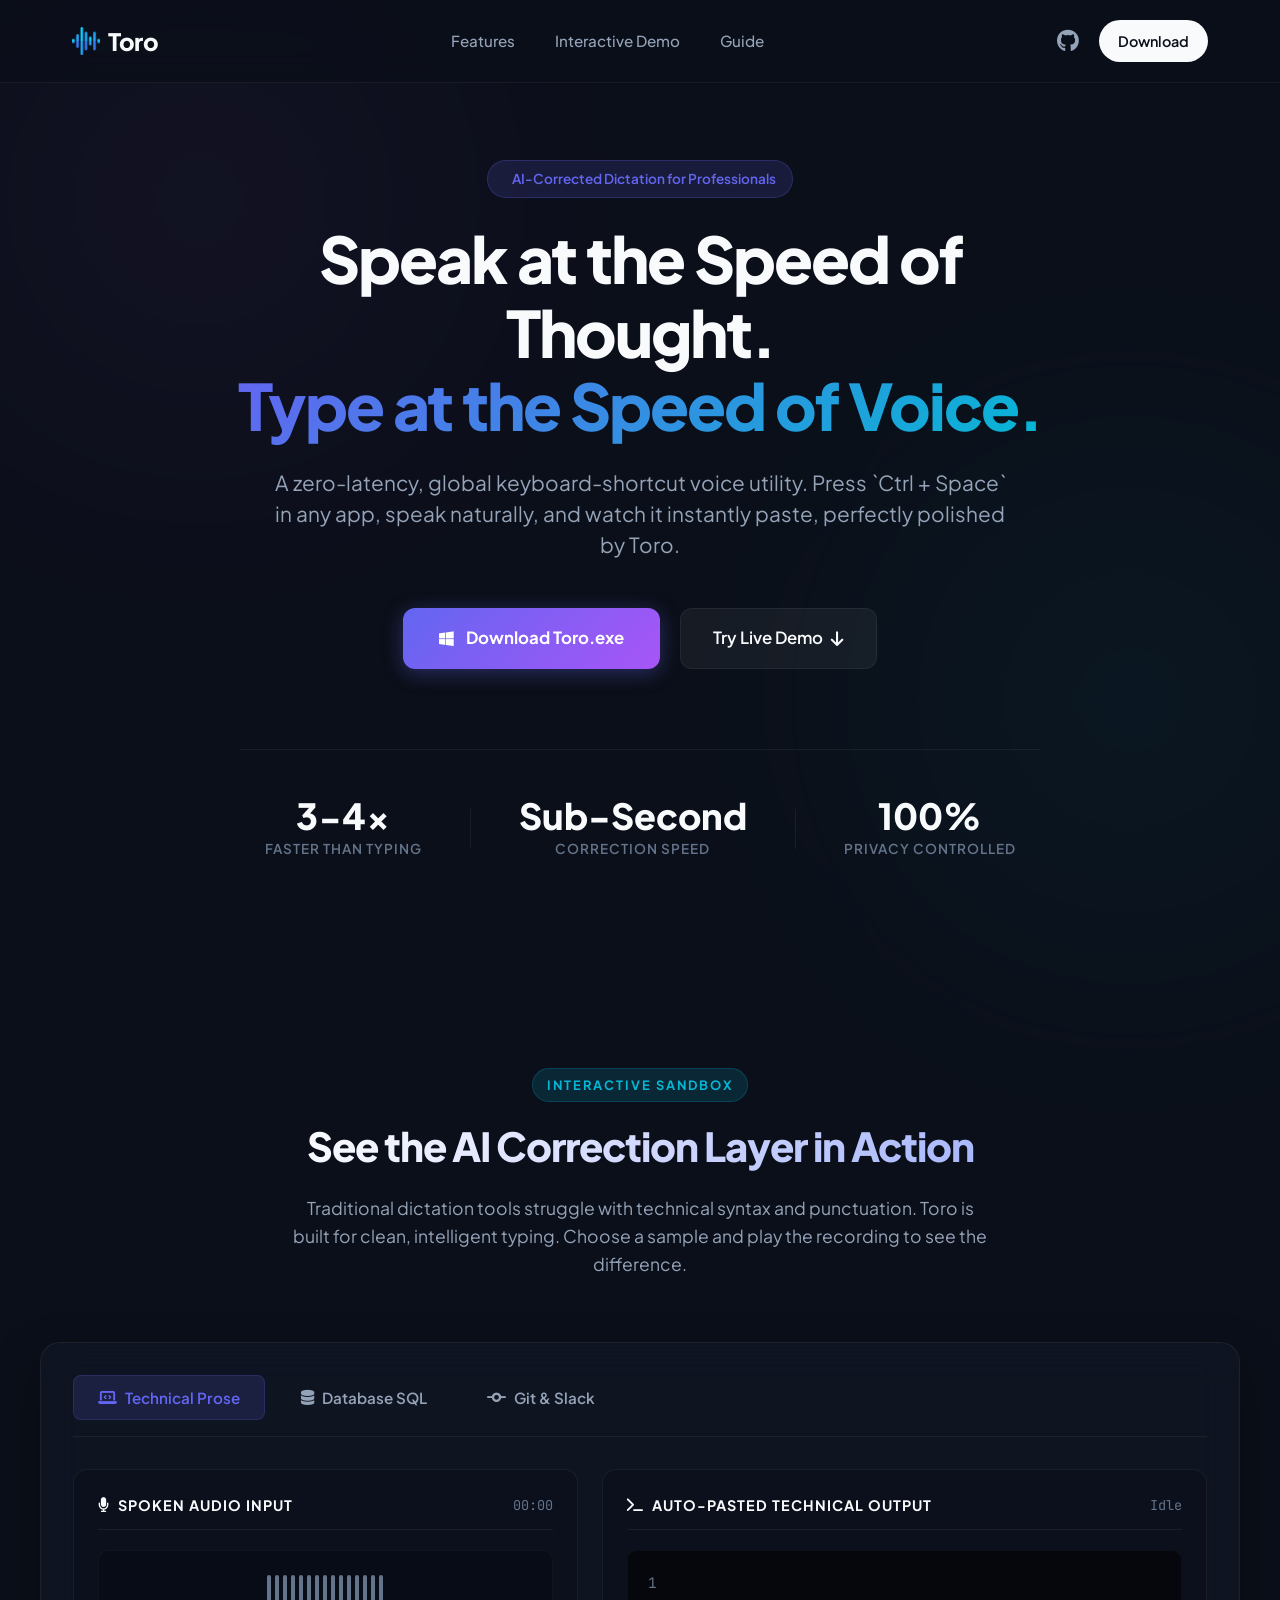
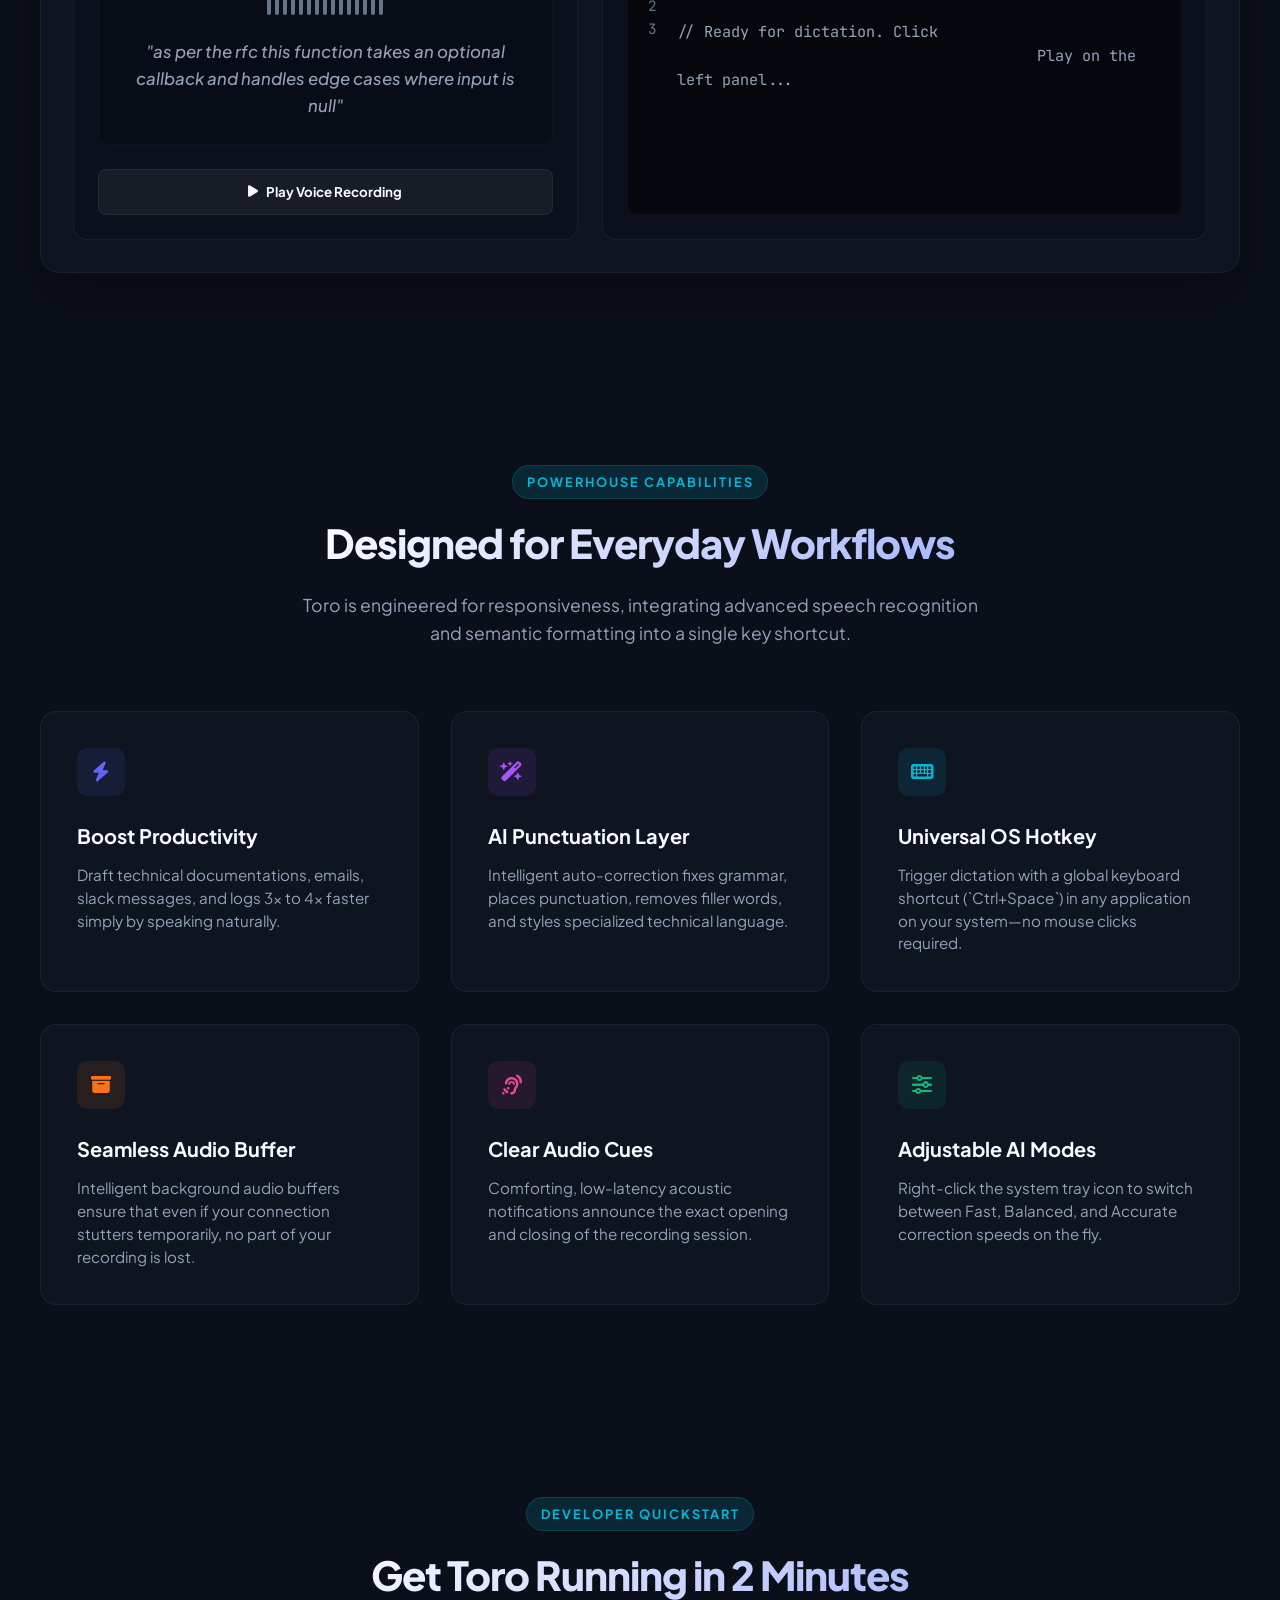
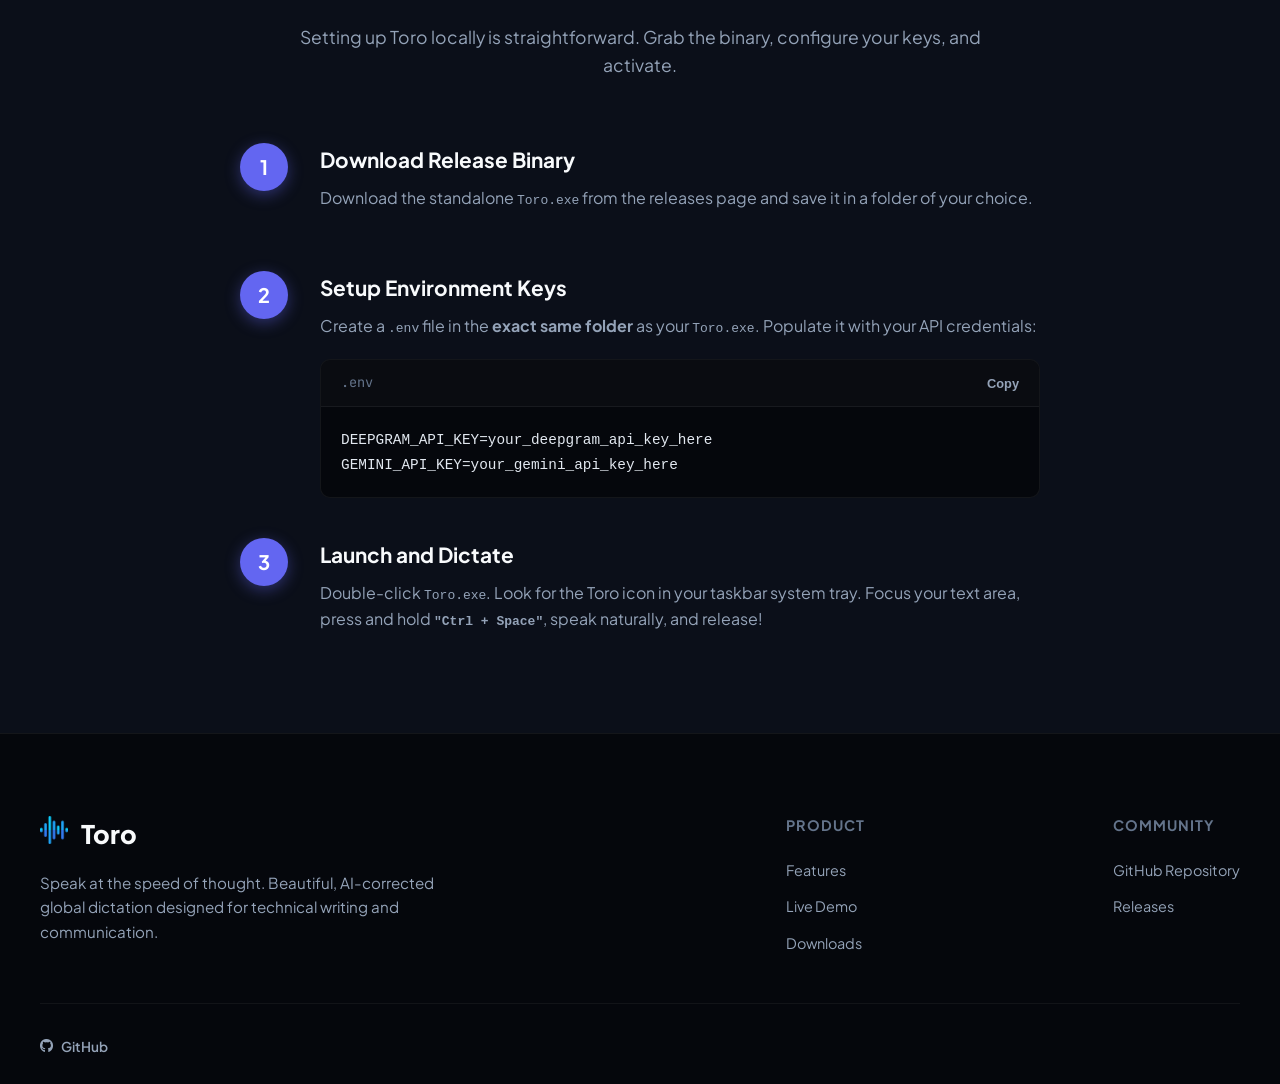
==== index.html @ bea64954 "fix: update instructions to include quotes around keyboard shortcut" ====
<!DOCTYPE html>
<html lang="en">

<head>
    <meta charset="UTF-8">
    <meta name="viewport" content="width=device-width, initial-scale=1.0">
    <title>Toro | AI-Corrected Dictation for Everyone</title>
    <meta name="description"
        content="Toro is a zero-latency, global keyboard-triggered voice-to-text desktop utility. Dictate naturally and watch your words auto-correct instantly in any application.">

    <!-- Google Fonts -->
    <link rel="preconnect" href="https://fonts.googleapis.com">
    <link rel="preconnect" href="https://fonts.gstatic.com" crossorigin>
    <link
        href="https://fonts.googleapis.com/css2?family=JetBrains+Mono:wght@400;500;700&family=Plus+Jakarta+Sans:wght@400;500;600;700;800&display=swap"
        rel="stylesheet">

    <!-- Stylesheet -->
    <link rel="stylesheet" href="styles.css">

    <!-- FontAwesome Icons -->
    <link rel="stylesheet" href="https://cdnjs.cloudflare.com/ajax/libs/font-awesome/6.4.0/css/all.min.css">
</head>

<body>
    <!-- Background Glows -->
    <div class="glow-bg glow-purple"></div>
    <div class="glow-bg glow-cyan"></div>

    <!-- Navigation Header -->
    <header class="navbar" id="site-header">
        <div class="nav-container">
            <a href="#" class="nav-logo" id="nav-logo-link">
                <span class="logo-icon"><img src="assets/icon.ico" alt="Toro Logo Icon" class="logo-img-icon"></span>
                <span class="logo-text">Toro</span>
            </a>
            <nav class="nav-links" id="main-navigation">
                <a href="#features" class="nav-item">Features</a>
                <a href="#interactive-simulator" class="nav-item">Interactive Demo</a>
                <a href="#installation" class="nav-item">Guide</a>
            </nav>
            <div class="nav-actions">
                <a href="https://github.com/ramprasanth0/toro-app" target="_blank" class="github-btn"
                    id="github-nav-btn" aria-label="View on GitHub">
                    <i class="fab fa-github"></i>
                </a>
                <a href="#installation" class="cta-nav-btn" id="cta-header-download">Download</a>
            </div>
        </div>
    </header>

    <!-- Main Content -->
    <main>
        <!-- Hero Section -->
        <section class="hero-section" id="hero">
            <div class="hero-container">
                <div class="badge-container">
                    <span class="hero-badge"><i class="fa-solid fa-sparkles"></i> AI-Corrected Dictation for
                        Professionals</span>
                </div>
                <h1 class="hero-title">
                    Speak at the Speed of Thought.<br>
                    <span class="gradient-text">Type at the Speed of Voice.</span>
                </h1>
                <p class="hero-subtitle">
                    A zero-latency, global keyboard-shortcut voice utility. Press `Ctrl + Space` in any app, speak
                    naturally, and watch it instantly paste, perfectly polished by Toro.
                </p>
                <div class="hero-ctas">
                    <a href="#installation" class="hero-cta-primary" id="cta-hero-download">
                        <i class="fa-brands fa-windows"></i> Download Toro.exe
                    </a>
                    <a href="#interactive-simulator" class="hero-cta-secondary" id="cta-hero-demo">
                        Try Live Demo <i class="fa-solid fa-arrow-down"></i>
                    </a>
                </div>
                <div class="hero-metrics">
                    <div class="metric-card">
                        <span class="metric-num">3-4x</span>
                        <span class="metric-label">Faster than Typing</span>
                    </div>
                    <div class="divider"></div>
                    <div class="metric-card">
                        <span class="metric-num">Sub-Second</span>
                        <span class="metric-label">Correction Speed</span>
                    </div>
                    <div class="divider"></div>
                    <div class="metric-card">
                        <span class="metric-num">100%</span>
                        <span class="metric-label">Privacy Controlled</span>
                    </div>
                </div>
            </div>
        </section>

        <!-- Interactive Simulator Section -->
        <section class="simulator-section" id="interactive-simulator">
            <div class="section-container">
                <div class="section-header">
                    <span class="section-badge">Interactive Sandbox</span>
                    <h2 class="section-title">See the AI Correction Layer in Action</h2>
                    <p class="section-description">Traditional dictation tools struggle with technical syntax and
                        punctuation. Toro is built for clean, intelligent typing. Choose a sample and play the recording
                        to see the difference.</p>
                </div>

                <div class="simulator-widget">
                    <div class="simulator-tabs">
                        <button class="sim-tab active" data-sample="1" id="tab-sample-1">
                            <i class="fa-solid fa-laptop-code"></i> Technical Prose
                        </button>
                        <button class="sim-tab" data-sample="2" id="tab-sample-2">
                            <i class="fa-solid fa-database"></i> Database SQL
                        </button>
                        <button class="sim-tab" data-sample="3" id="tab-sample-3">
                            <i class="fa-solid fa-code-commit"></i> Git & Slack
                        </button>
                    </div>

                    <div class="simulator-body">
                        <!-- Left Panel: Input Audio Stream -->
                        <div class="sim-panel sim-input-panel">
                            <div class="panel-header">
                                <span class="panel-title"><i class="fa-solid fa-microphone"></i> Spoken Audio
                                    Input</span>
                                <span class="audio-timer" id="audio-duration">00:00</span>
                            </div>
                            <div class="audio-visualizer-box">
                                <div class="visualizer-bars" id="visualizer-waves">
                                    <span class="bar"></span><span class="bar"></span><span class="bar"></span><span
                                        class="bar"></span><span class="bar"></span><span class="bar"></span><span
                                        class="bar"></span><span class="bar"></span><span class="bar"></span><span
                                        class="bar"></span><span class="bar"></span><span class="bar"></span><span
                                        class="bar"></span><span class="bar"></span><span class="bar"></span>
                                </div>
                                <p class="spoken-transcript" id="spoken-text-display">"as per the rfc this function
                                    takes an optional callback and handles edge cases where input is null"</p>
                            </div>
                            <div class="panel-actions">
                                <button class="play-audio-btn" id="play-sample-trigger">
                                    <i class="fa-solid fa-play"></i> Play Voice Recording
                                </button>
                            </div>
                        </div>

                        <!-- Right Panel: Output Editor -->
                        <div class="sim-panel sim-output-panel">
                            <div class="panel-header">
                                <span class="panel-title"><i class="fa-solid fa-terminal"></i> Auto-Pasted Technical
                                    Output</span>
                                <span class="copy-status" id="paste-status-indicator">Idle</span>
                            </div>
                            <div class="editor-mockup">
                                <div class="editor-line-numbers">
                                    <span>1</span><span>2</span><span>3</span>
                                </div>
                                <div class="editor-content-area">
                                    <p class="editor-pasted-text" id="editor-result-text">// Ready for dictation. Click
                                        Play on the left panel...</p>
                                </div>
                            </div>
                        </div>
                    </div>
                </div>
            </div>
        </section>

        <!-- Feature Grid Section -->
        <section class="features-section" id="features">
            <div class="section-container">
                <div class="section-header">
                    <span class="section-badge">Powerhouse Capabilities</span>
                    <h2 class="section-title">Designed for Everyday Workflows</h2>
                    <p class="section-description">Toro is engineered for responsiveness, integrating advanced speech
                        recognition and semantic formatting into a single key shortcut.</p>
                </div>

                <div class="features-grid">
                    <div class="feature-card">
                        <div class="card-icon-container purple-tint">
                            <i class="fa-solid fa-bolt"></i>
                        </div>
                        <h3 class="card-title">Boost Productivity</h3>
                        <p class="card-text">Draft technical documentations, emails, slack messages, and logs 3x to 4x
                            faster simply by speaking naturally.</p>
                    </div>

                    <div class="feature-card">
                        <div class="card-icon-container blue-tint">
                            <i class="fa-solid fa-wand-magic-sparkles"></i>
                        </div>
                        <h3 class="card-title">AI Punctuation Layer</h3>
                        <p class="card-text">Intelligent auto-correction fixes grammar, places punctuation, removes
                            filler words, and styles specialized technical language.</p>
                    </div>

                    <div class="feature-card">
                        <div class="card-icon-container cyan-tint">
                            <i class="fa-solid fa-keyboard"></i>
                        </div>
                        <h3 class="card-title">Universal OS Hotkey</h3>
                        <p class="card-text">Trigger dictation with a global keyboard shortcut (`Ctrl+Space`) in any
                            application on your system—no mouse clicks required.</p>
                    </div>

                    <div class="feature-card">
                        <div class="card-icon-container orange-tint">
                            <i class="fa-solid fa-box-archive"></i>
                        </div>
                        <h3 class="card-title">Seamless Audio Buffer</h3>
                        <p class="card-text">Intelligent background audio buffers ensure that even if your connection
                            stutters temporarily, no part of your recording is lost.</p>
                    </div>

                    <div class="feature-card">
                        <div class="card-icon-container pink-tint">
                            <i class="fa-solid fa-ear-listen"></i>
                        </div>
                        <h3 class="card-title">Clear Audio Cues</h3>
                        <p class="card-text">Comforting, low-latency acoustic notifications announce the exact opening
                            and closing of the recording session.</p>
                    </div>

                    <div class="feature-card">
                        <div class="card-icon-container green-tint">
                            <i class="fa-solid fa-sliders"></i>
                        </div>
                        <h3 class="card-title">Adjustable AI Modes</h3>
                        <p class="card-text">Right-click the system tray icon to switch between Fast, Balanced, and
                            Accurate correction speeds on the fly.</p>
                    </div>
                </div>
            </div>
        </section>

        <!-- Installation & Configuration Guide -->
        <section class="guide-section" id="installation">
            <div class="section-container">
                <div class="section-header">
                    <span class="section-badge">Developer Quickstart</span>
                    <h2 class="section-title">Get Toro Running in 2 Minutes</h2>
                    <p class="section-description">Setting up Toro locally is straightforward. Grab the binary,
                        configure your keys, and activate.</p>
                </div>

                <div class="guide-steps">
                    <div class="guide-step">
                        <div class="step-circle">1</div>
                        <div class="step-info">
                            <h3>Download Release Binary</h3>
                            <p>Download the standalone <code>Toro.exe</code> from the releases page and save it in a
                                folder of your choice.</p>
                        </div>
                    </div>

                    <div class="guide-step">
                        <div class="step-circle">2</div>
                        <div class="step-info">
                            <h3>Setup Environment Keys</h3>
                            <p>Create a <code>.env</code> file in the <strong>exact same folder</strong> as your
                                <code>Toro.exe</code>. Populate it with your API credentials:
                            </p>
                            <div class="code-editor-box">
                                <div class="code-header">
                                    <span>.env</span>
                                    <button class="copy-code-btn"
                                        onclick="navigator.clipboard.writeText('DEEPGRAM_API_KEY=your_key_here\nGEMINI_API_KEY=your_key_here'); alert('Copied to clipboard!')"
                                        aria-label="Copy code block">Copy</button>
                                </div>
                                <pre><code>DEEPGRAM_API_KEY=your_deepgram_api_key_here
GEMINI_API_KEY=your_gemini_api_key_here</code></pre>
                            </div>
                        </div>
                    </div>

                    <div class="guide-step">
                        <div class="step-circle">3</div>
                        <div class="step-info">
                            <h3>Launch and Dictate</h3>
                            <p>Double-click <code>Toro.exe</code>. Look for the Toro icon in your taskbar system tray.
                                Focus your text area, press and hold <strong><code>"Ctrl + Space"</code></strong>, speak
                                naturally, and release!</p>
                        </div>
                    </div>
                </div>
            </div>
        </section>
    </main>

    <!-- Footer -->
    <footer class="site-footer">
        <div class="footer-container">
            <div class="footer-left">
                <span class="footer-logo"><img src="assets/icon.ico" alt="Toro Logo Icon"
                        class="logo-img-icon footer-logo-img"> Toro</span>
                <p>Speak at the speed of thought. Beautiful, AI-corrected global dictation designed for technical
                    writing and communication.</p>
            </div>
            <div class="footer-right">
                <div class="footer-col">
                    <h4>Product</h4>
                    <a href="#features">Features</a>
                    <a href="#interactive-simulator">Live Demo</a>
                    <a href="#installation">Downloads</a>
                </div>
                <div class="footer-col">
                    <h4>Community</h4>
                    <a href="https://github.com/ramprasanth0/toro-app" target="_blank">GitHub Repository</a>
                    <a href="https://github.com/ramprasanth0/toro-app/releases" target="_blank">Releases</a>
                </div>
            </div>
        </div>
        <div class="footer-bottom">
            <!-- <p>&copy; 2026 Toro. MIT License. Built for creators and developers.</p> -->
            <a href="https://github.com/ramprasanth0/toro-app" class="github-footer-link"
                aria-label="View Project on GitHub"><i class="fab fa-github"></i> GitHub</a>
        </div>
    </footer>

    <!-- Script -->
    <script src="app.js"></script>
</body>

</html>
---- styles.css ----
/* ==========================================================================
   Toro.ai Premium CSS Style Sheet
   ========================================================================== */

/* Variables & Design System */
:root {
    --bg-color: #0b0f19;
    --card-bg: rgba(22, 28, 45, 0.45);
    --card-border: rgba(255, 255, 255, 0.06);
    --card-hover-border: rgba(99, 102, 241, 0.4);
    
    --text-primary: #f8fafc;
    --text-secondary: #94a3b8;
    --text-muted: #64748b;
    
    --primary: #6366f1; /* Indigo */
    --primary-glow: rgba(99, 102, 241, 0.15);
    --secondary: #a855f7; /* Purple */
    --accent: #06b6d4; /* Cyan */
    --accent-glow: rgba(6, 182, 212, 0.15);
    --success: #10b981; /* Green */
    
    --font-sans: 'Plus Jakarta Sans', -apple-system, BlinkMacSystemFont, "Segoe UI", Roboto, sans-serif;
    --font-mono: 'JetBrains Mono', 'Fira Code', monospace;
    
    --transition-smooth: all 0.3s cubic-bezier(0.4, 0, 0.2, 1);
}

/* Base Styles */
* {
    margin: 0;
    padding: 0;
    box-sizing: border-box;
    scroll-behavior: smooth;
}

body {
    background-color: var(--bg-color);
    color: var(--text-primary);
    font-family: var(--font-sans);
    line-height: 1.6;
    overflow-x: hidden;
    position: relative;
}

/* Background Glow Blobs */
.glow-bg {
    position: absolute;
    width: 600px;
    height: 600px;
    border-radius: 50%;
    filter: blur(140px);
    opacity: 0.12;
    pointer-events: none;
    z-index: 0;
}

.glow-purple {
    top: -100px;
    left: -100px;
    background: radial-gradient(circle, var(--secondary) 0%, transparent 70%);
}

.glow-cyan {
    top: 400px;
    right: -150px;
    background: radial-gradient(circle, var(--accent) 0%, transparent 70%);
}

/* Scrollbar Customization */
::-webkit-scrollbar {
    width: 8px;
}

::-webkit-scrollbar-track {
    background: var(--bg-color);
}

::-webkit-scrollbar-thumb {
    background: rgba(255, 255, 255, 0.1);
    border-radius: 4px;
}

::-webkit-scrollbar-thumb:hover {
    background: var(--primary);
}

/* Navigation Navbar */
.navbar {
    position: fixed;
    top: 0;
    left: 0;
    width: 100%;
    z-index: 100;
    backdrop-filter: blur(16px);
    -webkit-backdrop-filter: blur(16px);
    background-color: rgba(11, 15, 25, 0.7);
    border-bottom: 1px solid var(--card-border);
    transition: var(--transition-smooth);
}

.nav-container {
    max-width: 1200px;
    margin: 0 auto;
    padding: 1.25rem 2rem;
    display: flex;
    justify-content: space-between;
    align-items: center;
}

.nav-logo {
    display: flex;
    align-items: center;
    text-decoration: none;
    gap: 0.5rem;
}

.logo-icon {
    display: flex;
    align-items: center;
}

.logo-img-icon {
    width: 28px;
    height: 28px;
    object-fit: contain;
}

.footer-logo-img {
    margin-right: 0.5rem;
}

.logo-text {
    font-weight: 800;
    font-size: 1.5rem;
    letter-spacing: -0.5px;
    color: var(--text-primary);
}

.logo-accent {
    color: var(--accent);
}

.nav-links {
    display: flex;
    gap: 2.5rem;
}

.nav-item {
    text-decoration: none;
    color: var(--text-secondary);
    font-size: 0.95rem;
    font-weight: 500;
    transition: var(--transition-smooth);
}

.nav-item:hover {
    color: var(--text-primary);
    text-shadow: 0 0 10px rgba(255, 255, 255, 0.2);
}

.nav-actions {
    display: flex;
    align-items: center;
    gap: 1.25rem;
}

.github-btn {
    color: var(--text-secondary);
    font-size: 1.4rem;
    transition: var(--transition-smooth);
    text-decoration: none;
}

.github-btn:hover {
    color: var(--text-primary);
    transform: scale(1.1);
}

.cta-nav-btn {
    text-decoration: none;
    color: var(--bg-color);
    background-color: var(--text-primary);
    padding: 0.6rem 1.2rem;
    border-radius: 99px;
    font-weight: 600;
    font-size: 0.9rem;
    transition: var(--transition-smooth);
}

.cta-nav-btn:hover {
    background-color: var(--accent);
    box-shadow: 0 0 15px rgba(6, 182, 212, 0.4);
    transform: translateY(-1px);
}

/* Sections Global Styling */
section {
    padding: 7rem 2rem 5rem 2rem;
    position: relative;
    z-index: 1;
}

.section-container {
    max-width: 1200px;
    margin: 0 auto;
}

.section-header {
    text-align: center;
    max-width: 700px;
    margin: 0 auto 4rem auto;
}

.section-badge {
    display: inline-block;
    font-size: 0.8rem;
    font-weight: 700;
    text-transform: uppercase;
    letter-spacing: 2px;
    color: var(--accent);
    margin-bottom: 0.75rem;
    background: var(--accent-glow);
    padding: 0.35rem 0.85rem;
    border-radius: 99px;
    border: 1px solid rgba(6, 182, 212, 0.2);
}

.section-title {
    font-size: 2.5rem;
    font-weight: 800;
    letter-spacing: -1px;
    margin-bottom: 1rem;
    background: linear-gradient(135deg, #fff 0%, #a5b4fc 100%);
    -webkit-background-clip: text;
    background-clip: text;
    -webkit-text-fill-color: transparent;
}

.section-description {
    color: var(--text-secondary);
    font-size: 1.1rem;
}

/* Hero Section */
.hero-section {
    padding-top: 10rem;
    padding-bottom: 6rem;
    text-align: center;
}

.hero-container {
    max-width: 900px;
    margin: 0 auto;
    display: flex;
    flex-direction: column;
    align-items: center;
}

.badge-container {
    margin-bottom: 1.5rem;
}

.hero-badge {
    display: flex;
    align-items: center;
    gap: 0.5rem;
    font-size: 0.85rem;
    font-weight: 600;
    color: var(--primary);
    background: var(--primary-glow);
    padding: 0.45rem 1rem;
    border-radius: 99px;
    border: 1px solid rgba(99, 102, 241, 0.25);
}

.hero-title {
    font-size: 4rem;
    font-weight: 850;
    line-height: 1.15;
    letter-spacing: -2px;
    margin-bottom: 1.5rem;
    color: var(--text-primary);
}

.gradient-text {
    background: linear-gradient(135deg, var(--primary) 0%, var(--accent) 100%);
    -webkit-background-clip: text;
    background-clip: text;
    -webkit-text-fill-color: transparent;
}

.hero-subtitle {
    font-size: 1.3rem;
    color: var(--text-secondary);
    max-width: 750px;
    margin-bottom: 3rem;
    line-height: 1.5;
}

.hero-ctas {
    display: flex;
    gap: 1.25rem;
    margin-bottom: 5rem;
}

.hero-cta-primary {
    display: inline-flex;
    align-items: center;
    gap: 0.75rem;
    text-decoration: none;
    color: #fff;
    background: linear-gradient(135deg, var(--primary) 0%, var(--secondary) 100%);
    padding: 1rem 2.25rem;
    border-radius: 12px;
    font-weight: 700;
    font-size: 1.05rem;
    transition: var(--transition-smooth);
    box-shadow: 0 4px 20px rgba(99, 102, 241, 0.35);
}

.hero-cta-primary:hover {
    transform: translateY(-2px);
    box-shadow: 0 6px 30px rgba(99, 102, 241, 0.55);
}

.hero-cta-secondary {
    display: inline-flex;
    align-items: center;
    gap: 0.5rem;
    text-decoration: none;
    color: var(--text-primary);
    background: rgba(255, 255, 255, 0.05);
    padding: 1rem 2rem;
    border-radius: 12px;
    border: 1px solid var(--card-border);
    font-weight: 600;
    font-size: 1.05rem;
    transition: var(--transition-smooth);
}

.hero-cta-secondary:hover {
    background: rgba(255, 255, 255, 0.1);
    border-color: var(--text-secondary);
    transform: translateY(-2px);
}

.hero-metrics {
    display: flex;
    align-items: center;
    justify-content: center;
    gap: 3rem;
    width: 100%;
    max-width: 800px;
    border-top: 1px solid var(--card-border);
    padding-top: 3rem;
}

.metric-card {
    display: flex;
    flex-direction: column;
    gap: 0.25rem;
}

.metric-num {
    font-size: 2.25rem;
    font-weight: 800;
    color: var(--text-primary);
    font-family: var(--font-sans);
    line-height: 1;
}

.metric-label {
    font-size: 0.85rem;
    color: var(--text-muted);
    font-weight: 600;
    text-transform: uppercase;
    letter-spacing: 1px;
}

.divider {
    width: 1px;
    height: 40px;
    background-color: var(--card-border);
}

/* Interactive Simulator */
.simulator-widget {
    background: var(--card-bg);
    border: 1px solid var(--card-border);
    border-radius: 20px;
    padding: 2rem;
    backdrop-filter: blur(20px);
    -webkit-backdrop-filter: blur(20px);
    box-shadow: 0 20px 50px rgba(0, 0, 0, 0.3);
}

.simulator-tabs {
    display: flex;
    gap: 0.75rem;
    margin-bottom: 2rem;
    border-bottom: 1px solid var(--card-border);
    padding-bottom: 1rem;
}

.sim-tab {
    background: none;
    border: none;
    color: var(--text-secondary);
    padding: 0.75rem 1.5rem;
    font-family: var(--font-sans);
    font-size: 0.95rem;
    font-weight: 600;
    cursor: pointer;
    border-radius: 8px;
    transition: var(--transition-smooth);
    display: flex;
    align-items: center;
    gap: 0.5rem;
}

.sim-tab:hover {
    color: var(--text-primary);
    background: rgba(255, 255, 255, 0.03);
}

.sim-tab.active {
    color: var(--primary);
    background: var(--primary-glow);
    border: 1px solid rgba(99, 102, 241, 0.2);
}

.simulator-body {
    display: grid;
    grid-template-columns: 1fr 1.2fr;
    gap: 1.5rem;
    align-items: stretch;
}

.sim-panel {
    background: rgba(11, 15, 25, 0.6);
    border: 1px solid var(--card-border);
    border-radius: 14px;
    padding: 1.5rem;
    display: flex;
    flex-direction: column;
    justify-content: space-between;
}

.panel-header {
    display: flex;
    justify-content: space-between;
    align-items: center;
    border-bottom: 1px solid var(--card-border);
    padding-bottom: 0.75rem;
    margin-bottom: 1.25rem;
}

.panel-title {
    font-size: 0.9rem;
    font-weight: 700;
    color: var(--text-primary);
    text-transform: uppercase;
    letter-spacing: 1px;
    display: flex;
    align-items: center;
    gap: 0.5rem;
}

.audio-timer, .copy-status {
    font-family: var(--font-mono);
    font-size: 0.85rem;
    color: var(--text-muted);
}

.copy-status.active {
    color: var(--success);
    font-weight: 600;
}

.audio-visualizer-box {
    background: rgba(0, 0, 0, 0.2);
    border: 1px solid rgba(255, 255, 255, 0.03);
    border-radius: 10px;
    padding: 1.5rem;
    min-height: 180px;
    display: flex;
    flex-direction: column;
    justify-content: center;
    align-items: center;
    gap: 1.5rem;
    margin-bottom: 1.5rem;
}

.visualizer-bars {
    display: flex;
    align-items: center;
    gap: 4px;
    height: 40px;
}

.visualizer-bars .bar {
    width: 4px;
    height: 100%;
    background-color: var(--text-muted);
    border-radius: 2px;
    transition: var(--transition-smooth);
}

/* Wave Playing Animation */
.visualizer-bars.playing .bar {
    background-color: var(--accent);
    animation: bounce 1s ease-in-out infinite alternate;
}

.visualizer-bars.playing .bar:nth-child(2) { animation-delay: 0.1s; }
.visualizer-bars.playing .bar:nth-child(3) { animation-delay: 0.25s; }
.visualizer-bars.playing .bar:nth-child(4) { animation-delay: 0.15s; }
.visualizer-bars.playing .bar:nth-child(5) { animation-delay: 0.4s; }
.visualizer-bars.playing .bar:nth-child(6) { animation-delay: 0.2s; }
.visualizer-bars.playing .bar:nth-child(7) { animation-delay: 0.3s; }
.visualizer-bars.playing .bar:nth-child(8) { animation-delay: 0.45s; }
.visualizer-bars.playing .bar:nth-child(9) { animation-delay: 0.1s; }
.visualizer-bars.playing .bar:nth-child(10) { animation-delay: 0.35s; }
.visualizer-bars.playing .bar:nth-child(11) { animation-delay: 0.2s; }
.visualizer-bars.playing .bar:nth-child(12) { animation-delay: 0.4s; }
.visualizer-bars.playing .bar:nth-child(13) { animation-delay: 0.15s; }
.visualizer-bars.playing .bar:nth-child(14) { animation-delay: 0.3s; }
.visualizer-bars.playing .bar:nth-child(15) { animation-delay: 0.25s; }

@keyframes bounce {
    0% { height: 10%; }
    100% { height: 100%; }
}

.spoken-transcript {
    font-size: 1.05rem;
    color: var(--text-secondary);
    text-align: center;
    font-style: italic;
    font-weight: 500;
}

.play-audio-btn {
    width: 100%;
    background: rgba(255, 255, 255, 0.05);
    color: var(--text-primary);
    border: 1px solid var(--card-border);
    padding: 0.85rem;
    border-radius: 8px;
    font-family: var(--font-sans);
    font-weight: 700;
    cursor: pointer;
    transition: var(--transition-smooth);
    display: flex;
    align-items: center;
    justify-content: center;
    gap: 0.5rem;
}

.play-audio-btn:hover {
    background: var(--primary);
    box-shadow: 0 4px 15px rgba(99, 102, 241, 0.3);
    border-color: var(--primary);
}

/* Center Pipeline Animation */
.pipeline-connector {
    display: flex;
    flex-direction: column;
    justify-content: center;
    align-items: center;
    gap: 2rem;
    position: relative;
}

.pipeline-line {
    position: absolute;
    width: 2px;
    height: 80%;
    background: linear-gradient(to bottom, var(--accent) 0%, var(--primary) 50%, var(--success) 100%);
    opacity: 0.2;
    z-index: 0;
}

.pipeline-node {
    width: 48px;
    height: 48px;
    border-radius: 50%;
    background: rgba(22, 28, 45, 0.9);
    border: 1px solid var(--card-border);
    display: flex;
    align-items: center;
    justify-content: center;
    color: var(--text-muted);
    font-size: 1.1rem;
    z-index: 1;
    position: relative;
    transition: var(--transition-smooth);
}

.pipeline-node.active {
    color: #fff;
    border-color: var(--primary);
    box-shadow: 0 0 15px var(--primary-glow);
    transform: scale(1.1);
}

.pipeline-node#node-stt.active {
    border-color: var(--accent);
    box-shadow: 0 0 15px var(--accent-glow);
}

.pipeline-node#node-paste.active {
    border-color: var(--success);
    box-shadow: 0 0 15px rgba(16, 185, 129, 0.2);
}

.node-tooltip {
    position: absolute;
    bottom: -22px;
    font-size: 0.65rem;
    font-weight: 700;
    text-transform: uppercase;
    letter-spacing: 1px;
    color: var(--text-muted);
    white-space: nowrap;
}

.pipeline-node.active .node-tooltip {
    color: var(--text-primary);
}

/* Output Editor */
.editor-mockup {
    background: #05070c;
    border: 1px solid rgba(255, 255, 255, 0.03);
    border-radius: 10px;
    padding: 1.25rem;
    display: flex;
    font-family: var(--font-mono);
    min-height: 250px;
    flex-grow: 1;
}

.editor-line-numbers {
    display: flex;
    flex-direction: column;
    color: var(--text-muted);
    text-align: right;
    padding-right: 1.25rem;
    user-select: none;
    font-size: 0.9rem;
    line-height: 1.6;
}

.editor-content-area {
    color: var(--text-primary);
    font-size: 0.95rem;
    line-height: 1.6;
    white-space: pre-wrap;
    flex-grow: 1;
}

.editor-pasted-text {
    color: var(--text-secondary);
}

.editor-pasted-text.active {
    color: #a5b4fc;
}

/* Feature Grid */
.features-grid {
    display: grid;
    grid-template-columns: repeat(auto-fill, minmax(350px, 1fr));
    gap: 2rem;
}

.feature-card {
    background: var(--card-bg);
    border: 1px solid var(--card-border);
    border-radius: 16px;
    padding: 2.25rem;
    transition: var(--transition-smooth);
    display: flex;
    flex-direction: column;
    align-items: flex-start;
}

.feature-card:hover {
    border-color: var(--card-hover-border);
    box-shadow: 0 10px 30px rgba(99, 102, 241, 0.05);
    transform: translateY(-3px);
}

.card-icon-container {
    width: 48px;
    height: 48px;
    border-radius: 10px;
    display: flex;
    align-items: center;
    justify-content: center;
    font-size: 1.25rem;
    margin-bottom: 1.5rem;
}

.purple-tint { background: rgba(99, 102, 241, 0.1); color: var(--primary); }
.blue-tint { background: rgba(168, 85, 247, 0.1); color: var(--secondary); }
.cyan-tint { background: rgba(6, 182, 212, 0.1); color: var(--accent); }
.orange-tint { background: rgba(249, 115, 22, 0.1); color: #f97316; }
.pink-tint { background: rgba(236, 72, 153, 0.1); color: #ec4899; }
.green-tint { background: rgba(16, 185, 129, 0.1); color: var(--success); }

.card-title {
    font-size: 1.25rem;
    font-weight: 700;
    margin-bottom: 0.75rem;
    color: var(--text-primary);
}

.card-text {
    color: var(--text-secondary);
    font-size: 0.95rem;
    line-height: 1.5;
}

/* Visual Diagrams Showcase */
.diagrams-section {
    background: rgba(11, 15, 25, 0.4);
    border-top: 1px solid var(--card-border);
    border-bottom: 1px solid var(--card-border);
}

.diagrams-container {
    display: flex;
    flex-direction: column;
    gap: 3.5rem;
    max-width: 950px;
    margin: 0 auto;
}

.diagram-card {
    background: var(--card-bg);
    border: 1px solid var(--card-border);
    border-radius: 20px;
    padding: 2.5rem;
    backdrop-filter: blur(20px);
    -webkit-backdrop-filter: blur(20px);
    box-shadow: 0 15px 35px rgba(0, 0, 0, 0.2);
    transition: var(--transition-smooth);
}

.diagram-card:hover {
    border-color: var(--card-hover-border);
    box-shadow: 0 20px 45px rgba(99, 102, 241, 0.08);
}

.diagram-card h3 {
    font-size: 1.4rem;
    font-weight: 750;
    margin-bottom: 0.5rem;
    color: var(--text-primary);
    display: flex;
    align-items: center;
    gap: 0.75rem;
}

.diagram-card h3 i {
    color: var(--accent);
}

.diagram-caption {
    color: var(--text-secondary);
    font-size: 0.95rem;
    margin-bottom: 1.75rem;
}

.diagram-img-wrapper {
    background: rgba(0, 0, 0, 0.25);
    border-radius: 12px;
    padding: 1rem;
    border: 1px solid rgba(255, 255, 255, 0.03);
    overflow: hidden;
    display: flex;
    justify-content: center;
    align-items: center;
}

.diagram-img {
    max-width: 100%;
    height: auto;
    border-radius: 8px;
    transition: var(--transition-smooth);
}

.diagram-img:hover {
    transform: scale(1.008);
}

/* Quickstart Guide */
.guide-steps {
    display: flex;
    flex-direction: column;
    gap: 2.5rem;
    max-width: 800px;
    margin: 0 auto;
}

.guide-step {
    display: flex;
    gap: 2rem;
    align-items: flex-start;
}

.step-circle {
    width: 48px;
    height: 48px;
    border-radius: 50%;
    background: var(--primary);
    color: #fff;
    font-weight: 700;
    font-size: 1.25rem;
    display: flex;
    align-items: center;
    justify-content: center;
    flex-shrink: 0;
    box-shadow: 0 4px 15px rgba(99, 102, 241, 0.4);
}

.step-info {
    flex-grow: 1;
}

.step-info h3 {
    font-size: 1.3rem;
    font-weight: 700;
    margin-bottom: 0.5rem;
}

.step-info p {
    color: var(--text-secondary);
    margin-bottom: 1.25rem;
}

.inner-link {
    color: var(--accent);
    text-decoration: none;
    font-weight: 600;
    transition: var(--transition-smooth);
}

.inner-link:hover {
    text-decoration: underline;
}

.code-editor-box {
    background: #05070c;
    border: 1px solid var(--card-border);
    border-radius: 10px;
    overflow: hidden;
}

.code-header {
    background: rgba(255, 255, 255, 0.02);
    border-bottom: 1px solid var(--card-border);
    padding: 0.75rem 1.25rem;
    display: flex;
    justify-content: space-between;
    align-items: center;
    font-family: var(--font-mono);
    font-size: 0.85rem;
    color: var(--text-muted);
}

.copy-code-btn {
    background: none;
    border: none;
    color: var(--text-secondary);
    cursor: pointer;
    font-size: 0.8rem;
    font-weight: 600;
    transition: var(--transition-smooth);
}

.copy-code-btn:hover {
    color: var(--text-primary);
}

.code-editor-box pre {
    padding: 1.25rem;
    font-family: var(--font-mono);
    font-size: 0.9rem;
    overflow-x: auto;
    color: #e2e8f0;
}

/* Footer Section */
.site-footer {
    background: #05070c;
    border-top: 1px solid var(--card-border);
    padding: 5rem 2rem 2rem 2rem;
    position: relative;
    z-index: 1;
}

.footer-container {
    max-width: 1200px;
    margin: 0 auto 3rem auto;
    display: grid;
    grid-template-columns: 1.5fr 1fr;
    gap: 4rem;
}

.footer-logo {
    font-size: 1.6rem;
    font-weight: 800;
    display: block;
    margin-bottom: 1rem;
}

.footer-left p {
    color: var(--text-secondary);
    max-width: 400px;
    font-size: 0.95rem;
}

.footer-right {
    display: flex;
    justify-content: space-between;
    gap: 3rem;
}

.footer-col {
    display: flex;
    flex-direction: column;
    gap: 0.85rem;
}

.footer-col h4 {
    font-size: 0.9rem;
    text-transform: uppercase;
    letter-spacing: 1px;
    color: var(--text-muted);
    font-weight: 700;
    margin-bottom: 0.5rem;
}

.footer-col a {
    text-decoration: none;
    color: var(--text-secondary);
    font-size: 0.9rem;
    transition: var(--transition-smooth);
}

.footer-col a:hover {
    color: var(--text-primary);
}

.footer-bottom {
    max-width: 1200px;
    margin: 0 auto;
    border-top: 1px solid rgba(255, 255, 255, 0.05);
    padding-top: 2rem;
    display: flex;
    justify-content: space-between;
    align-items: center;
    color: var(--text-muted);
    font-size: 0.85rem;
}

.github-footer-link {
    color: var(--text-secondary);
    text-decoration: none;
    display: flex;
    align-items: center;
    gap: 0.5rem;
    font-weight: 600;
    transition: var(--transition-smooth);
}

.github-footer-link:hover {
    color: var(--text-primary);
}

/* Responsive Breakpoints */
@media (max-width: 968px) {
    .nav-links { display: none; }
    
    .hero-title { font-size: 3rem; }
    
    .simulator-body {
        grid-template-columns: 1fr;
        gap: 2rem;
    }
    
    .pipeline-connector {
        flex-direction: row;
        width: 100%;
        height: 60px;
    }
    
    .pipeline-line {
        width: 80%;
        height: 2px;
        background: linear-gradient(to right, var(--accent) 0%, var(--primary) 50%, var(--success) 100%);
    }
    
    .node-tooltip {
        bottom: -25px;
    }
    
    .architecture-content {
        grid-template-columns: 1fr;
        gap: 3rem;
    }
    
    .footer-container {
        grid-template-columns: 1fr;
        gap: 3rem;
    }
    
    .footer-right {
        justify-content: flex-start;
        gap: 5rem;
    }
}

@media (max-width: 576px) {
    .hero-title { font-size: 2.25rem; }
    .hero-metrics { flex-direction: column; gap: 2rem; }
    .divider { display: none; }
    .features-grid { grid-template-columns: 1fr; }
    .guide-step { flex-direction: column; gap: 1rem; }
    .footer-right { flex-direction: column; gap: 2rem; }
}
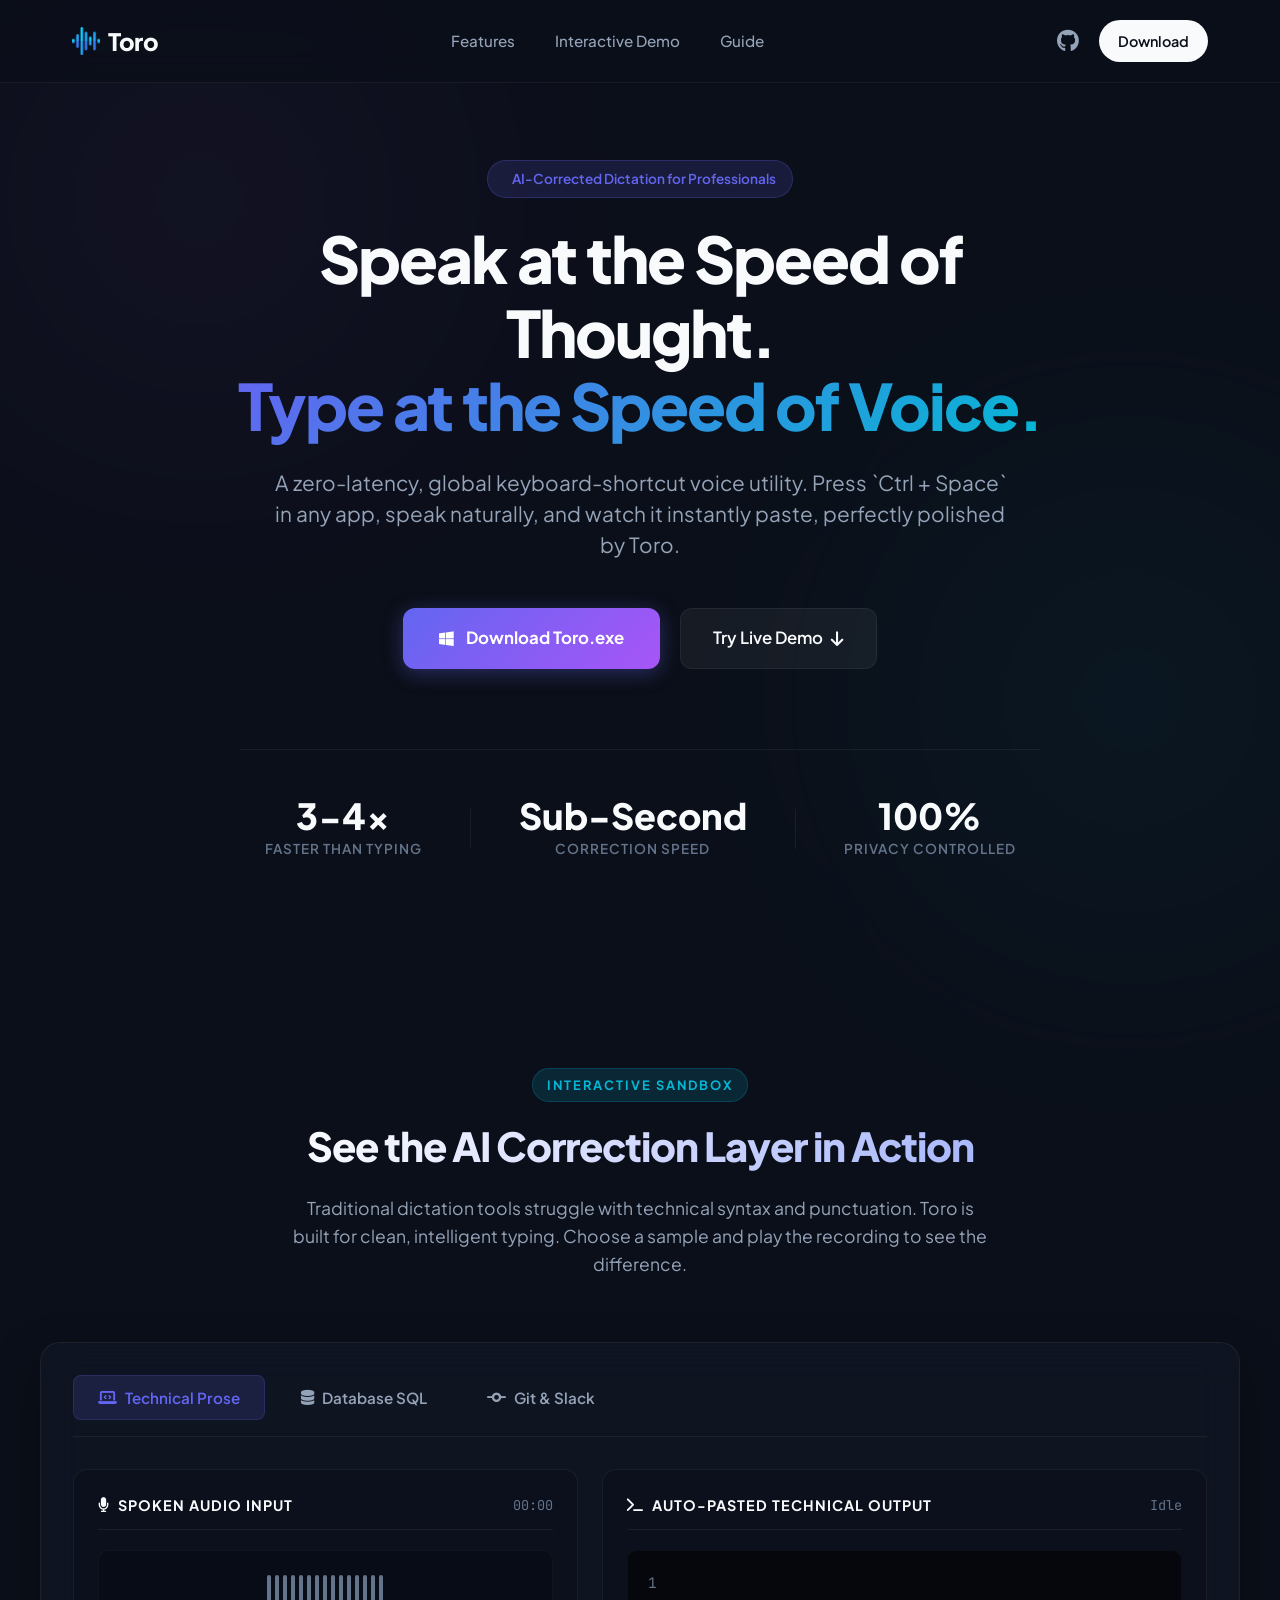
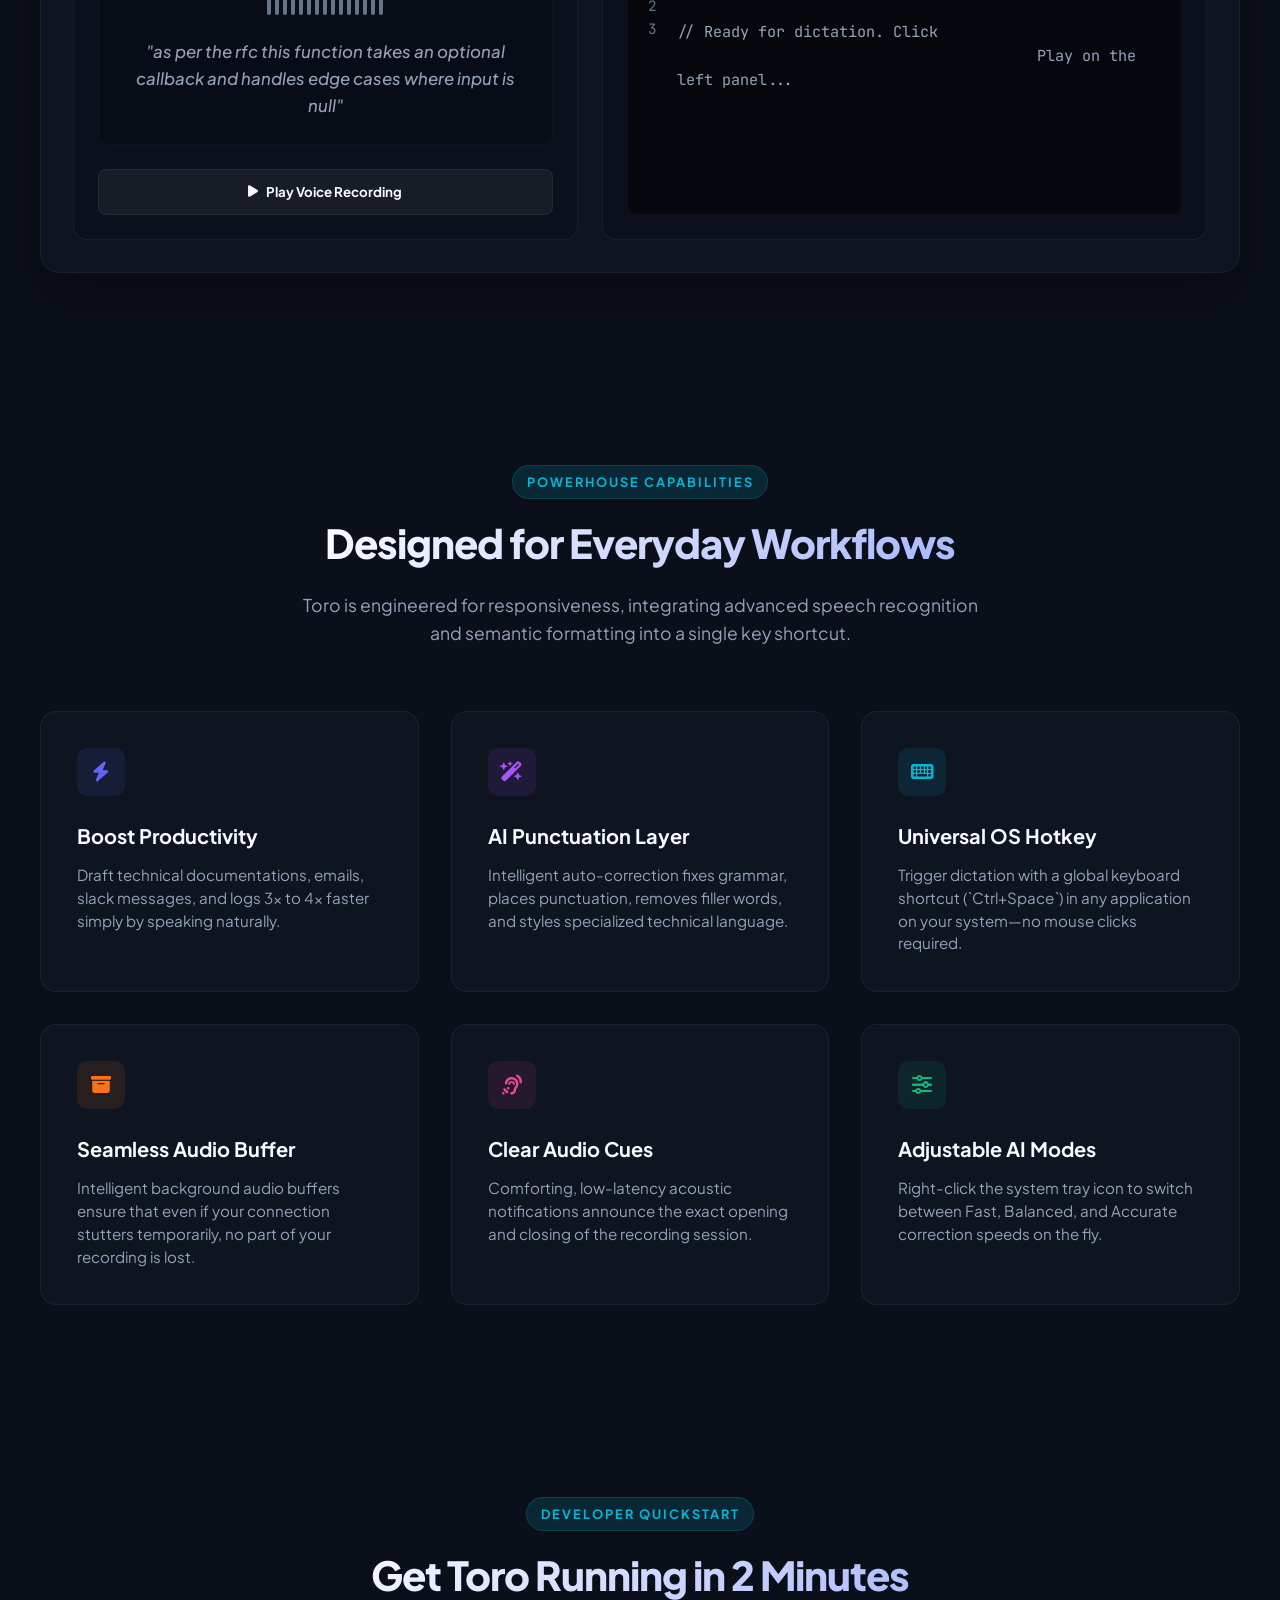
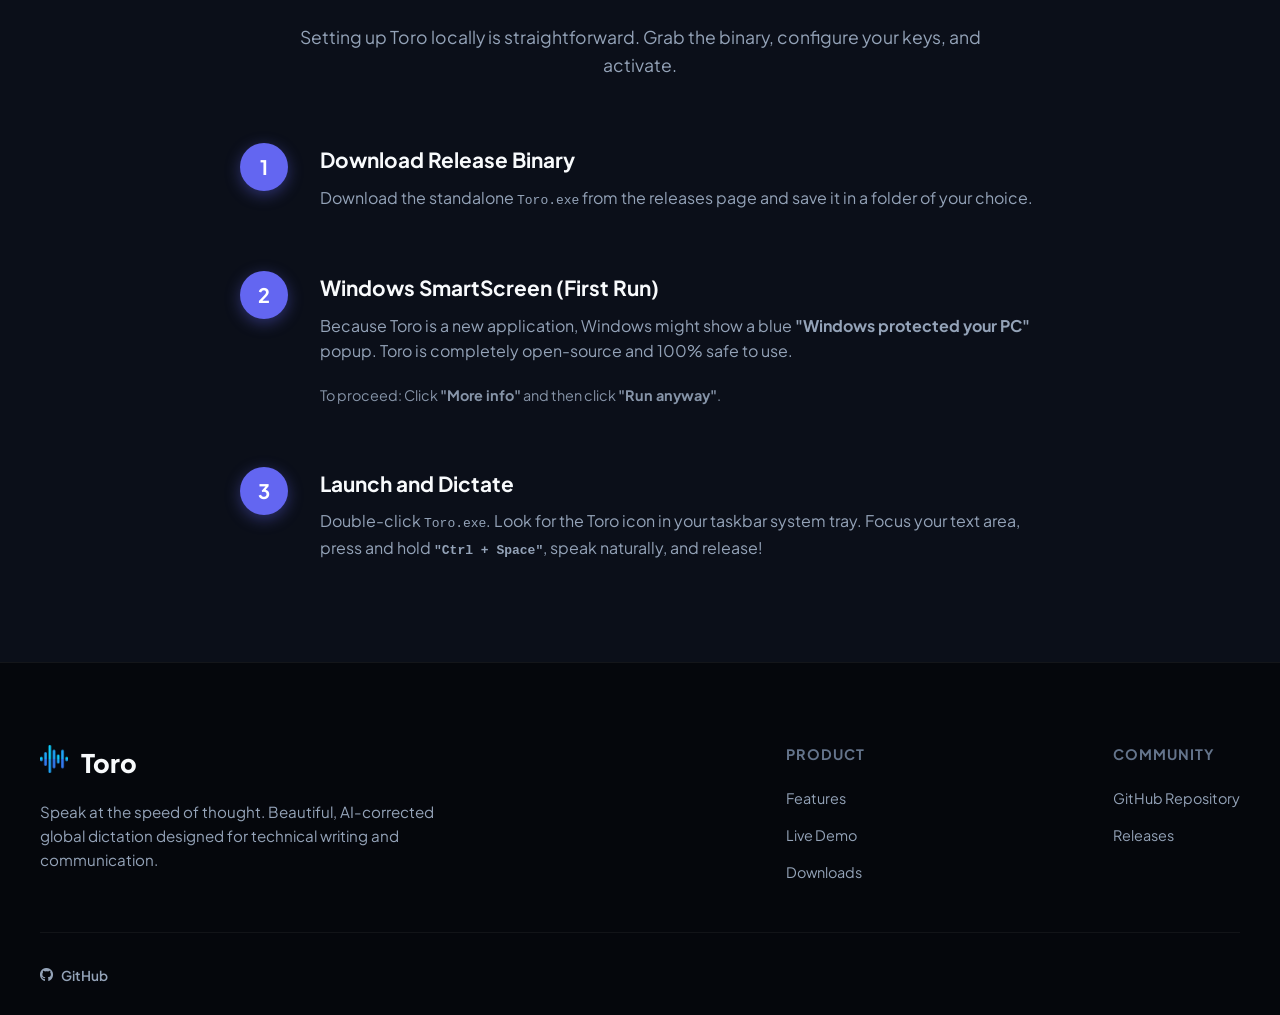
==== commit 7167ccfb: "docs: Add Windows SmartScreen bypass guide and remove leftover .env instructions" ====
--- a/index.html
+++ b/index.html
@@ -256,20 +256,11 @@
                     <div class="guide-step">
                         <div class="step-circle">2</div>
                         <div class="step-info">
-                            <h3>Setup Environment Keys</h3>
-                            <p>Create a <code>.env</code> file in the <strong>exact same folder</strong> as your
-                                <code>Toro.exe</code>. Populate it with your API credentials:
+                            <h3>Windows SmartScreen (First Run)</h3>
+                            <p>Because Toro is a new application, Windows might show a blue <strong>"Windows protected your PC"</strong> popup. Toro is completely open-source and 100% safe to use.</p>
+                            <p style="margin-top: 10px; font-size: 0.9em; opacity: 0.9;">
+                                To proceed: Click <strong>"More info"</strong> and then click <strong>"Run anyway"</strong>.
                             </p>
-                            <div class="code-editor-box">
-                                <div class="code-header">
-                                    <span>.env</span>
-                                    <button class="copy-code-btn"
-                                        onclick="navigator.clipboard.writeText('DEEPGRAM_API_KEY=your_key_here\nGEMINI_API_KEY=your_key_here'); alert('Copied to clipboard!')"
-                                        aria-label="Copy code block">Copy</button>
-                                </div>
-                                <pre><code>DEEPGRAM_API_KEY=your_deepgram_api_key_here
-GEMINI_API_KEY=your_gemini_api_key_here</code></pre>
-                            </div>
                         </div>
                     </div>
 
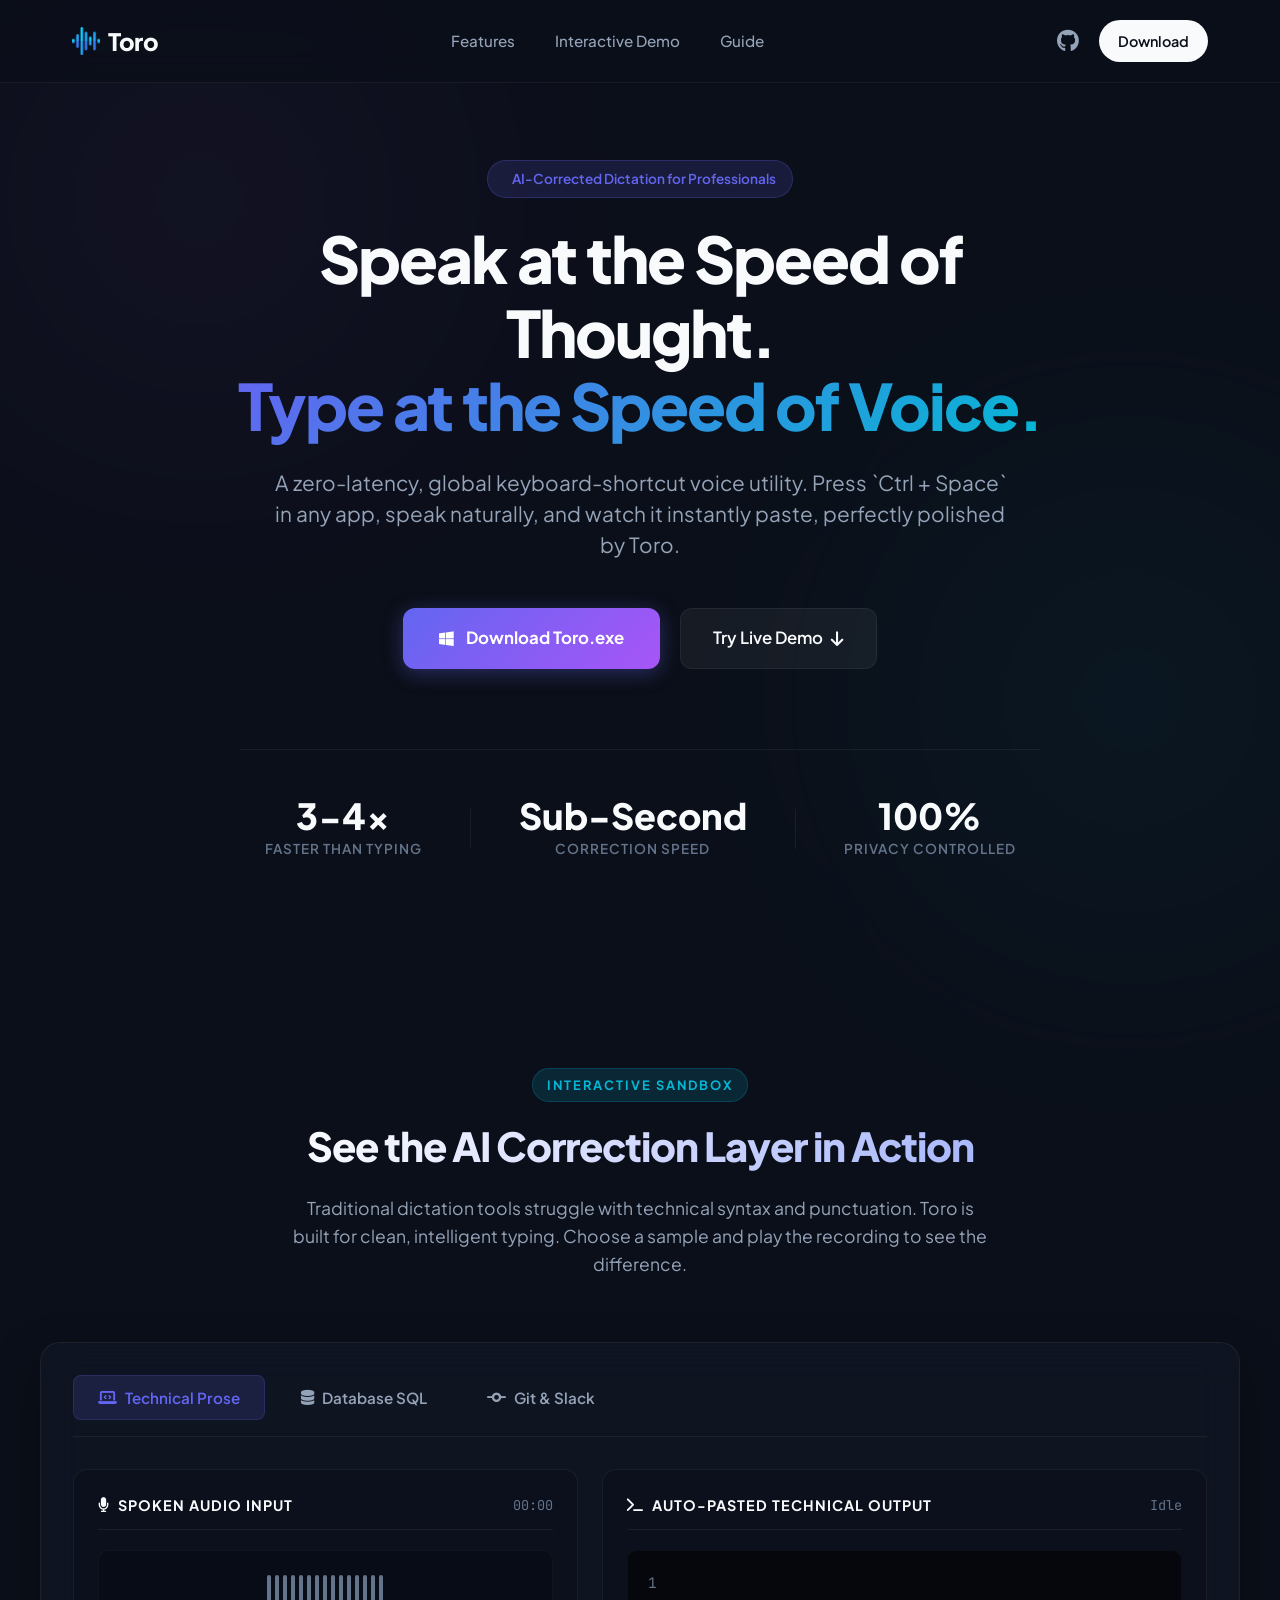
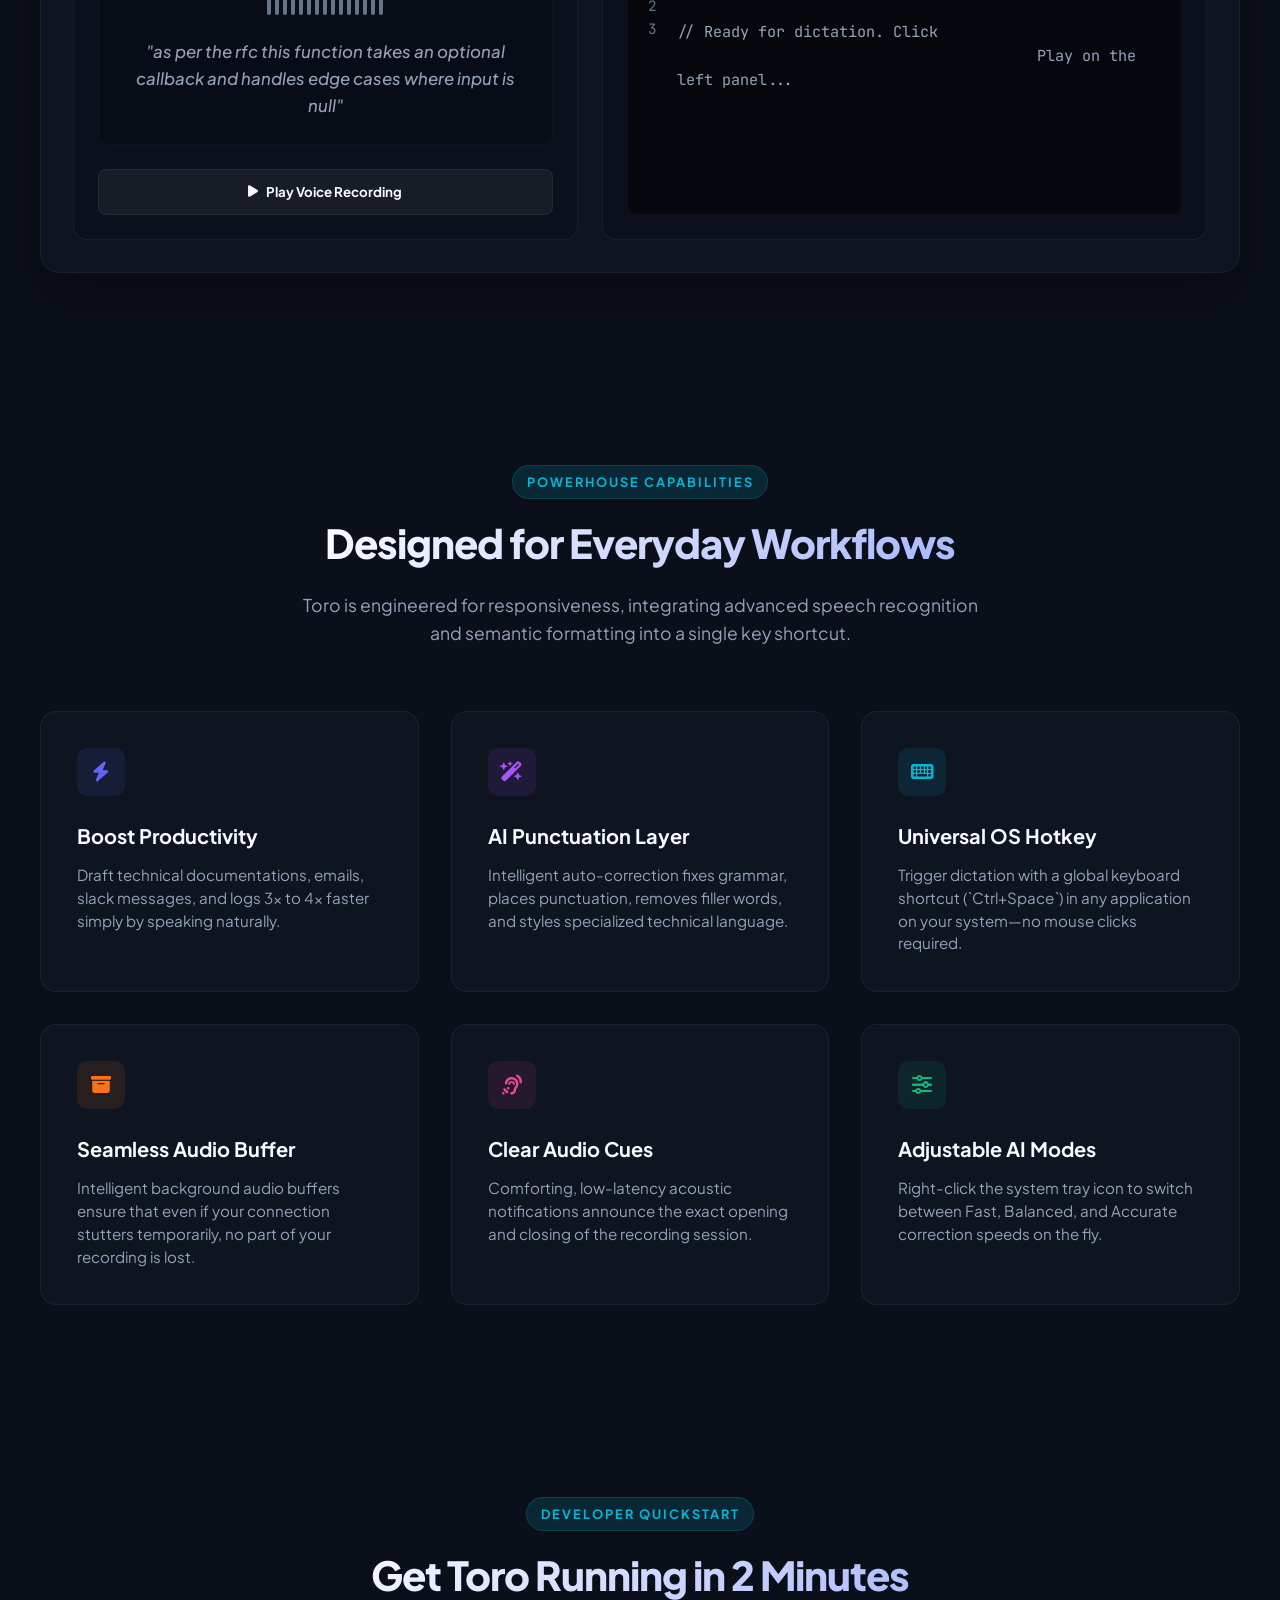
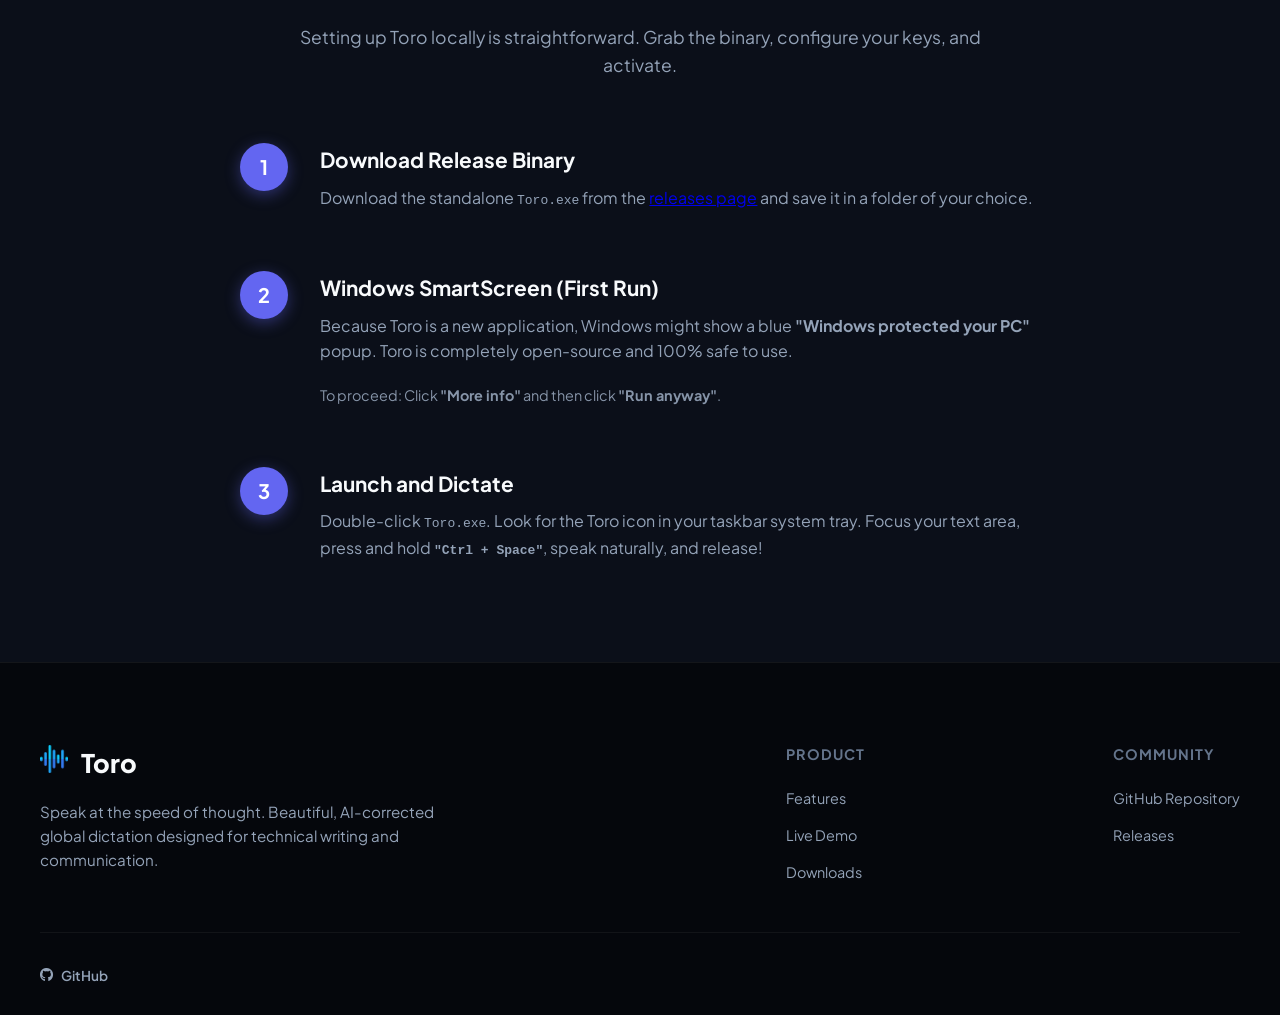
==== commit d24fb1a0: "docs: Add hyperlink to releases page in quickstart section" ====
--- a/index.html
+++ b/index.html
@@ -248,7 +248,7 @@
                         <div class="step-circle">1</div>
                         <div class="step-info">
                             <h3>Download Release Binary</h3>
-                            <p>Download the standalone <code>Toro.exe</code> from the releases page and save it in a
+                            <p>Download the standalone <code>Toro.exe</code> from the <a href="https://github.com/ramprasanth0/Toro-app/releases" target="_blank">releases page</a> and save it in a
                                 folder of your choice.</p>
                         </div>
                     </div>
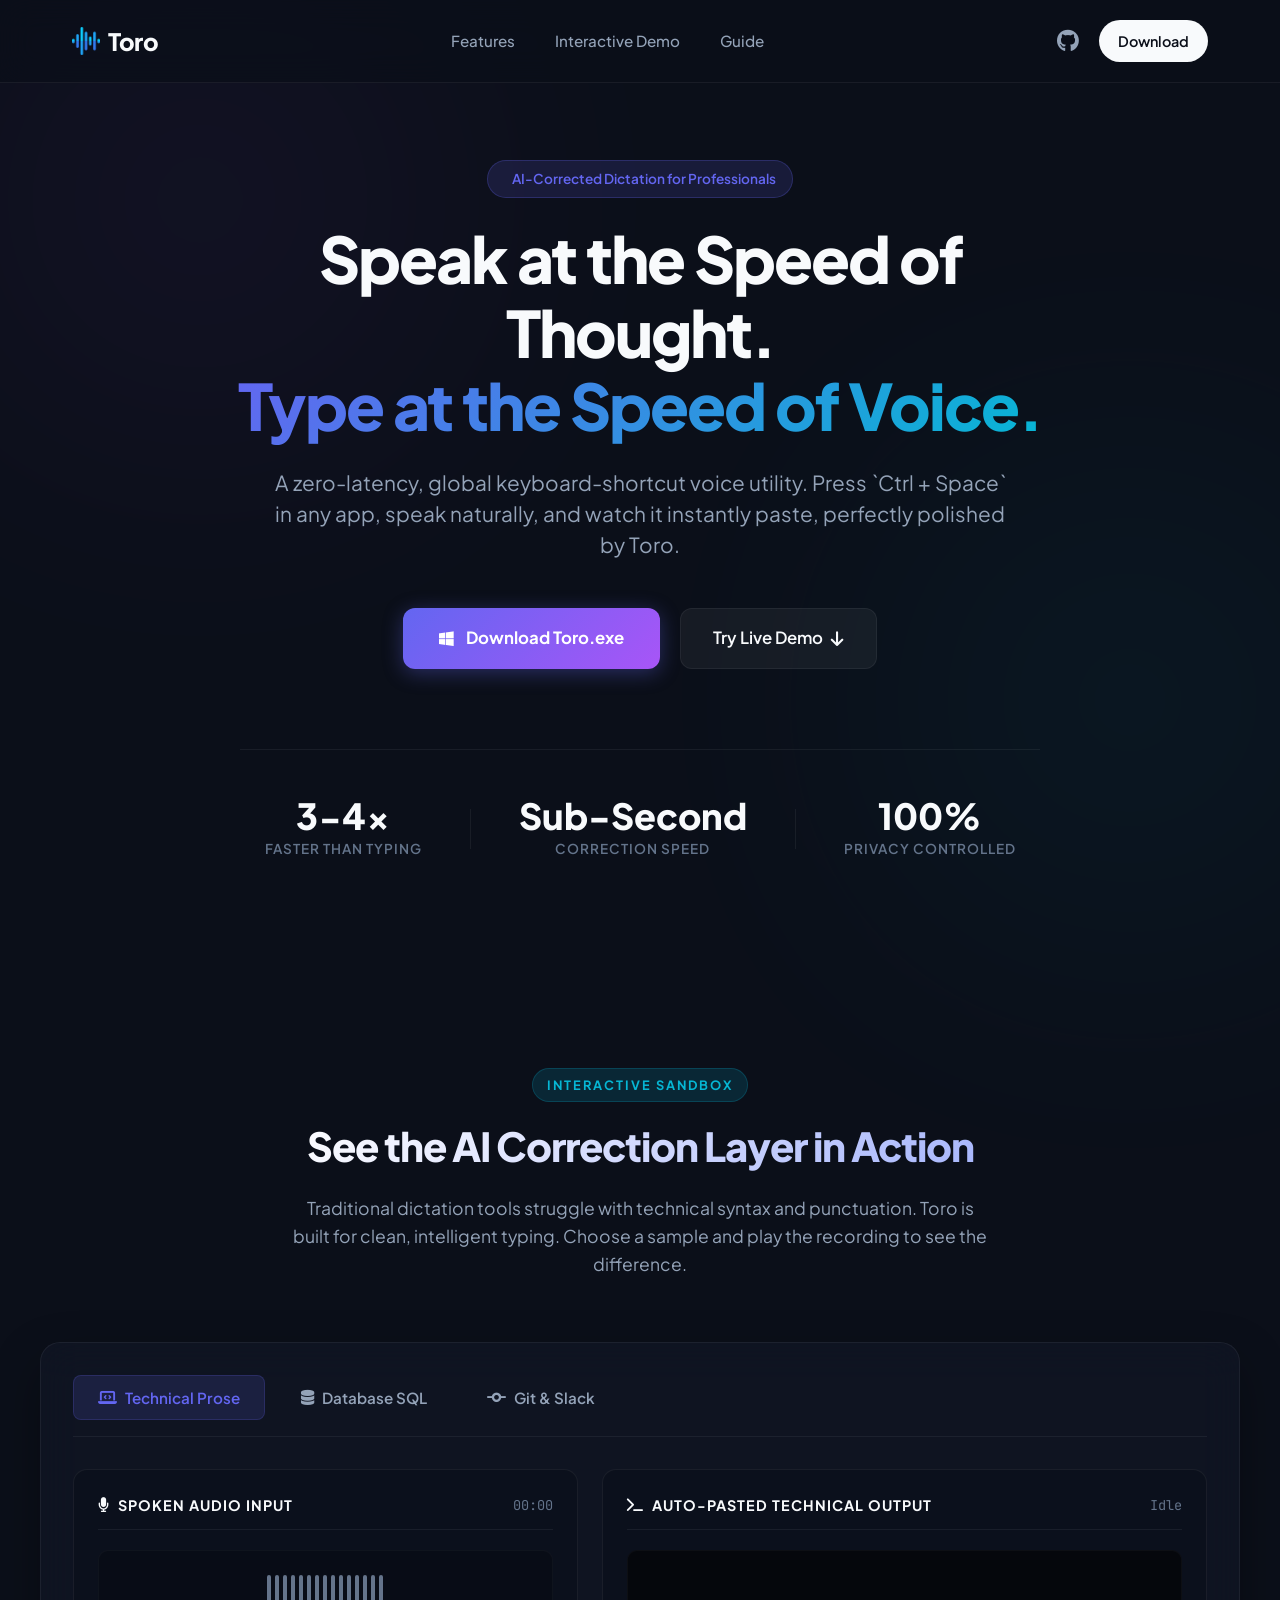
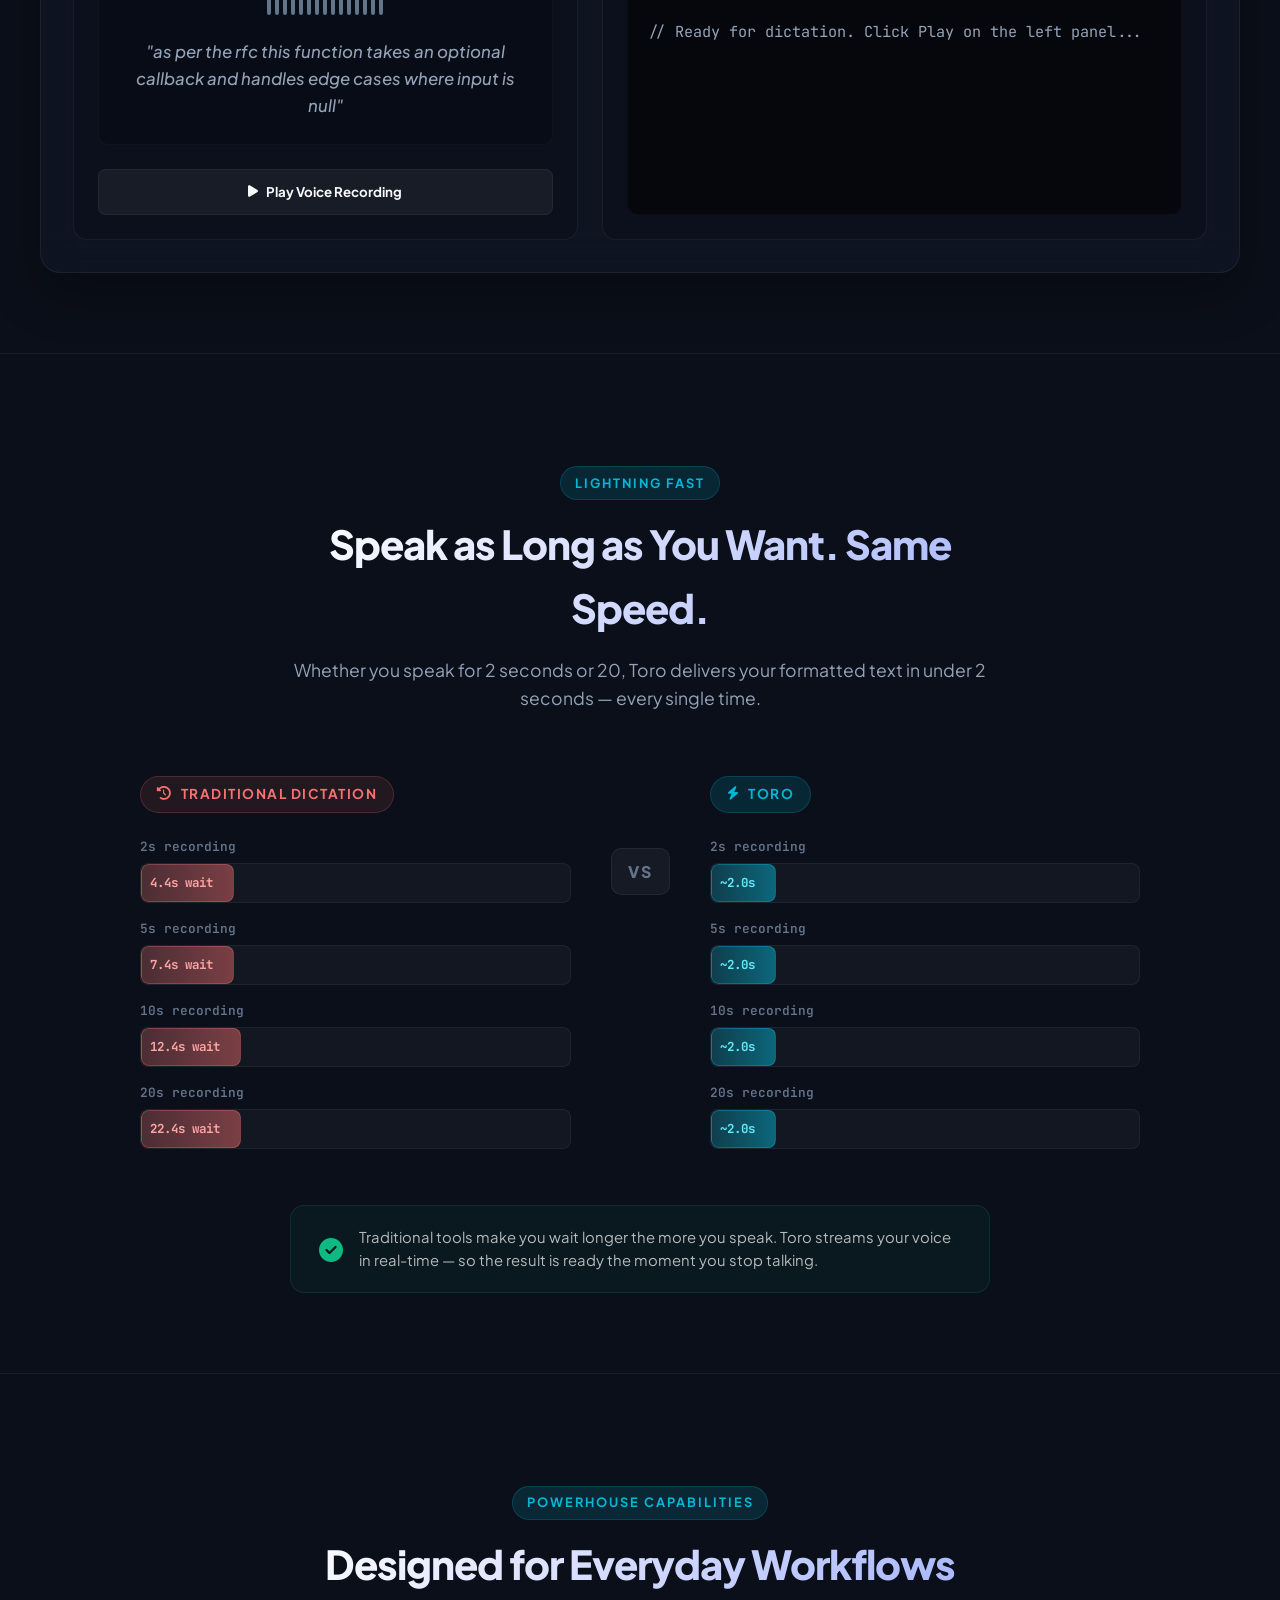
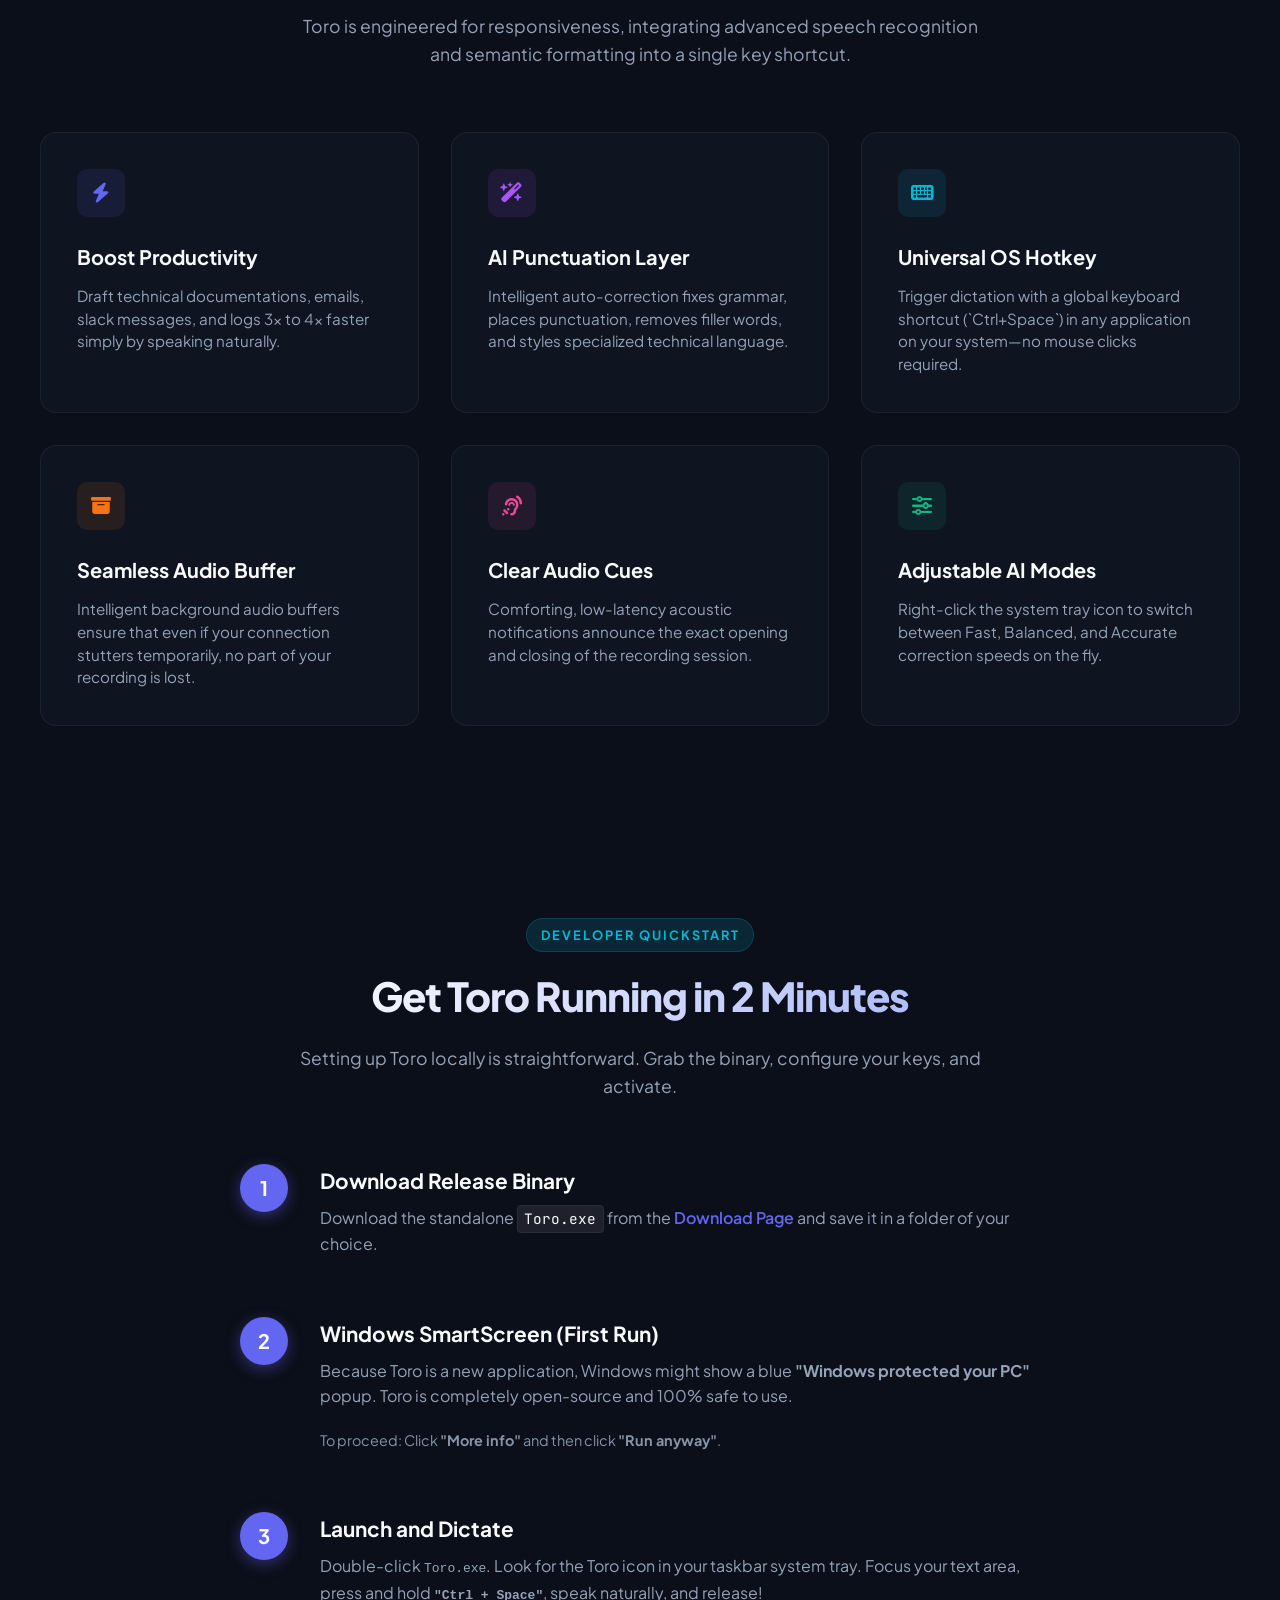
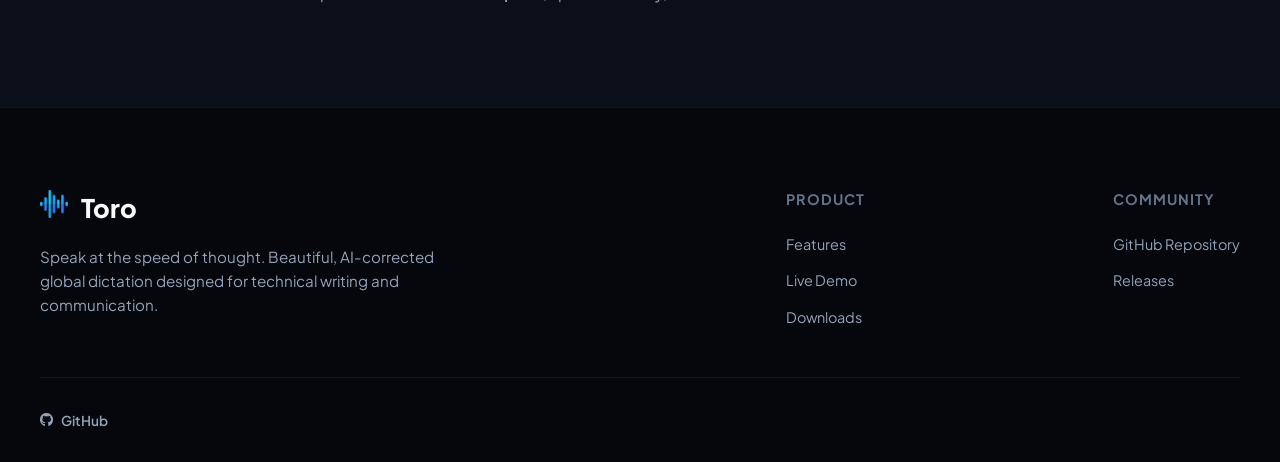
==== commit ff387d01: "Update landing page: add speed comparison and improve user flow" ====
--- a/index.html
+++ b/index.html
@@ -44,7 +44,7 @@
                     id="github-nav-btn" aria-label="View on GitHub">
                     <i class="fab fa-github"></i>
                 </a>
-                <a href="#installation" class="cta-nav-btn" id="cta-header-download">Download</a>
+                <a href="/thank-you.html" class="cta-nav-btn" id="cta-header-download">Download</a>
             </div>
         </div>
     </header>
@@ -67,7 +67,7 @@
                     naturally, and watch it instantly paste, perfectly polished by Toro.
                 </p>
                 <div class="hero-ctas">
-                    <a href="#installation" class="hero-cta-primary" id="cta-hero-download">
+                    <a href="/thank-you.html" class="hero-cta-primary" id="cta-hero-download">
                         <i class="fa-brands fa-windows"></i> Download Toro.exe
                     </a>
                     <a href="#interactive-simulator" class="hero-cta-secondary" id="cta-hero-demo">
@@ -151,16 +151,120 @@
                                 <span class="copy-status" id="paste-status-indicator">Idle</span>
                             </div>
                             <div class="editor-mockup">
-                                <div class="editor-line-numbers">
-                                    <span>1</span><span>2</span><span>3</span>
-                                </div>
+
                                 <div class="editor-content-area">
-                                    <p class="editor-pasted-text" id="editor-result-text">// Ready for dictation. Click
-                                        Play on the left panel...</p>
-                                </div>
-                            </div>
-                        </div>
-                    </div>
+                                    <p class="editor-pasted-text" id="editor-result-text">// Ready for dictation. Click Play on the left panel...</p>
+                                </div>
+                            </div>
+                        </div>
+                    </div>
+                </div>
+            </div>
+        </section>
+
+        <!-- Speed Visual Section -->
+        <section class="speed-section" id="speed">
+            <div class="section-container">
+                <div class="section-header">
+                    <span class="section-badge">Lightning Fast</span>
+                    <h2 class="section-title">Speak as Long as You Want. Same Speed.</h2>
+                    <p class="section-description">Whether you speak for 2 seconds or 20, Toro delivers your
+                        formatted text in under 2 seconds — every single time.</p>
+                </div>
+
+                <div class="speed-visual-container" id="speed-visual">
+                    <!-- Left: Traditional dictation -->
+                    <div class="speed-column">
+                        <div class="speed-column-header">
+                            <span class="speed-label old-label"><i class="fa-solid fa-clock-rotate-left"></i> Traditional Dictation</span>
+                        </div>
+                        <div class="speed-bars-container">
+                            <div class="speed-bar-row">
+                                <span class="speed-bar-label">2s recording</span>
+                                <div class="speed-bar-track">
+                                    <div class="speed-bar speed-bar-old" data-width="18" style="width: 0%;">
+                                        <span class="speed-bar-time">4.4s wait</span>
+                                    </div>
+                                </div>
+                            </div>
+                            <div class="speed-bar-row">
+                                <span class="speed-bar-label">5s recording</span>
+                                <div class="speed-bar-track">
+                                    <div class="speed-bar speed-bar-old" data-width="35" style="width: 0%;">
+                                        <span class="speed-bar-time">7.4s wait</span>
+                                    </div>
+                                </div>
+                            </div>
+                            <div class="speed-bar-row">
+                                <span class="speed-bar-label">10s recording</span>
+                                <div class="speed-bar-track">
+                                    <div class="speed-bar speed-bar-old" data-width="58" style="width: 0%;">
+                                        <span class="speed-bar-time">12.4s wait</span>
+                                    </div>
+                                </div>
+                            </div>
+                            <div class="speed-bar-row">
+                                <span class="speed-bar-label">20s recording</span>
+                                <div class="speed-bar-track">
+                                    <div class="speed-bar speed-bar-old" data-width="100" style="width: 0%;">
+                                        <span class="speed-bar-time">22.4s wait</span>
+                                    </div>
+                                </div>
+                            </div>
+                        </div>
+                    </div>
+
+                    <!-- Divider -->
+                    <div class="speed-divider">
+                        <span class="speed-vs">VS</span>
+                    </div>
+
+                    <!-- Right: Toro -->
+                    <div class="speed-column">
+                        <div class="speed-column-header">
+                            <span class="speed-label toro-label"><i class="fa-solid fa-bolt"></i> Toro</span>
+                        </div>
+                        <div class="speed-bars-container">
+                            <div class="speed-bar-row">
+                                <span class="speed-bar-label">2s recording</span>
+                                <div class="speed-bar-track">
+                                    <div class="speed-bar speed-bar-toro" data-width="8" style="width: 0%;">
+                                        <span class="speed-bar-time">~2.0s</span>
+                                    </div>
+                                </div>
+                            </div>
+                            <div class="speed-bar-row">
+                                <span class="speed-bar-label">5s recording</span>
+                                <div class="speed-bar-track">
+                                    <div class="speed-bar speed-bar-toro" data-width="8" style="width: 0%;">
+                                        <span class="speed-bar-time">~2.0s</span>
+                                    </div>
+                                </div>
+                            </div>
+                            <div class="speed-bar-row">
+                                <span class="speed-bar-label">10s recording</span>
+                                <div class="speed-bar-track">
+                                    <div class="speed-bar speed-bar-toro" data-width="8" style="width: 0%;">
+                                        <span class="speed-bar-time">~2.0s</span>
+                                    </div>
+                                </div>
+                            </div>
+                            <div class="speed-bar-row">
+                                <span class="speed-bar-label">20s recording</span>
+                                <div class="speed-bar-track">
+                                    <div class="speed-bar speed-bar-toro" data-width="8" style="width: 0%;">
+                                        <span class="speed-bar-time">~2.0s</span>
+                                    </div>
+                                </div>
+                            </div>
+                        </div>
+                    </div>
+                </div>
+
+                <!-- Takeaway -->
+                <div class="speed-takeaway">
+                    <div class="takeaway-icon"><i class="fa-solid fa-check-circle"></i></div>
+                    <p>Traditional tools make you wait longer the more you speak. Toro streams your voice in real-time — so the result is ready the moment you stop talking.</p>
                 </div>
             </div>
         </section>
@@ -248,7 +352,7 @@
                         <div class="step-circle">1</div>
                         <div class="step-info">
                             <h3>Download Release Binary</h3>
-                            <p>Download the standalone <code>Toro.exe</code> from the <a href="https://github.com/ramprasanth0/Toro-app/releases" target="_blank">releases page</a> and save it in a
+                            <p>Download the standalone <code class="inline-code">Toro.exe</code> from the <a href="/thank-you.html" class="highlight-link">Download Page</a> and save it in a
                                 folder of your choice.</p>
                         </div>
                     </div>
@@ -292,12 +396,12 @@
                     <h4>Product</h4>
                     <a href="#features">Features</a>
                     <a href="#interactive-simulator">Live Demo</a>
-                    <a href="#installation">Downloads</a>
+                    <a href="/thank-you.html">Downloads</a>
                 </div>
                 <div class="footer-col">
                     <h4>Community</h4>
                     <a href="https://github.com/ramprasanth0/toro-app" target="_blank">GitHub Repository</a>
-                    <a href="https://github.com/ramprasanth0/toro-app/releases" target="_blank">Releases</a>
+                    <a href="/thank-you.html">Releases</a>
                 </div>
             </div>
         </div>
--- a/styles.css
+++ b/styles.css
@@ -31,7 +31,6 @@
     margin: 0;
     padding: 0;
     box-sizing: border-box;
-    scroll-behavior: smooth;
 }
 
 body {
@@ -643,15 +642,27 @@
     flex-grow: 1;
 }
 
-.editor-line-numbers {
-    display: flex;
-    flex-direction: column;
-    color: var(--text-muted);
-    text-align: right;
-    padding-right: 1.25rem;
-    user-select: none;
-    font-size: 0.9rem;
-    line-height: 1.6;
+/* Quickstart Guide Inline Classes */
+.inline-code {
+    background: rgba(255, 255, 255, 0.08);
+    color: var(--text-primary);
+    padding: 0.2rem 0.4rem;
+    border-radius: 4px;
+    font-family: var(--font-mono);
+    font-size: 0.9em;
+    border: 1px solid rgba(255, 255, 255, 0.05);
+}
+
+.highlight-link {
+    color: var(--primary);
+    text-decoration: none;
+    font-weight: 600;
+    transition: var(--transition-smooth);
+}
+
+.highlight-link:hover {
+    color: var(--accent);
+    text-decoration: underline;
 }
 
 .editor-content-area {
@@ -981,6 +992,157 @@
 
 .github-footer-link:hover {
     color: var(--text-primary);
+}
+
+/* Speed Comparison Visual */
+.speed-section {
+    background: rgba(11, 15, 25, 0.4);
+    border-top: 1px solid var(--card-border);
+    border-bottom: 1px solid var(--card-border);
+}
+
+.speed-visual-container {
+    display: grid;
+    grid-template-columns: 1fr auto 1fr;
+    gap: 2.5rem;
+    align-items: start;
+    max-width: 1000px;
+    margin: 0 auto;
+}
+
+.speed-column-header {
+    margin-bottom: 1.5rem;
+}
+
+.speed-label {
+    display: inline-flex;
+    align-items: center;
+    gap: 0.5rem;
+    font-size: 0.85rem;
+    font-weight: 700;
+    text-transform: uppercase;
+    letter-spacing: 1.5px;
+    padding: 0.4rem 1rem;
+    border-radius: 99px;
+}
+
+.old-label {
+    color: #f87171;
+    background: rgba(248, 113, 113, 0.1);
+    border: 1px solid rgba(248, 113, 113, 0.2);
+}
+
+.toro-label {
+    color: var(--accent);
+    background: var(--accent-glow);
+    border: 1px solid rgba(6, 182, 212, 0.2);
+}
+
+.speed-bars-container {
+    display: flex;
+    flex-direction: column;
+    gap: 1rem;
+}
+
+.speed-bar-row {
+    display: flex;
+    flex-direction: column;
+    gap: 0.35rem;
+}
+
+.speed-bar-label {
+    font-size: 0.8rem;
+    font-weight: 600;
+    color: var(--text-muted);
+    font-family: var(--font-mono);
+}
+
+.speed-bar-track {
+    background: rgba(255, 255, 255, 0.04);
+    border: 1px solid rgba(255, 255, 255, 0.05);
+    border-radius: 8px;
+    height: 40px;
+    overflow: hidden;
+    position: relative;
+}
+
+.speed-bar {
+    height: 100%;
+    border-radius: 8px;
+    display: flex;
+    align-items: center;
+    justify-content: flex-end;
+    padding-right: 0.75rem;
+    transition: width 1.2s cubic-bezier(0.25, 0.46, 0.45, 0.94);
+    min-width: fit-content;
+}
+
+.speed-bar-old {
+    background: linear-gradient(90deg, rgba(248, 113, 113, 0.25) 0%, rgba(248, 113, 113, 0.45) 100%);
+    border: 1px solid rgba(248, 113, 113, 0.3);
+}
+
+.speed-bar-toro {
+    background: linear-gradient(90deg, rgba(6, 182, 212, 0.25) 0%, rgba(6, 182, 212, 0.5) 100%);
+    border: 1px solid rgba(6, 182, 212, 0.35);
+}
+
+.speed-bar-time {
+    font-family: var(--font-mono);
+    font-size: 0.78rem;
+    font-weight: 700;
+    white-space: nowrap;
+    padding: 0 0.5rem;
+}
+
+.speed-bar-old .speed-bar-time {
+    color: #fca5a5;
+}
+
+.speed-bar-toro .speed-bar-time {
+    color: #67e8f9;
+}
+
+.speed-divider {
+    display: flex;
+    align-items: center;
+    justify-content: center;
+    padding-top: 4.5rem;
+}
+
+.speed-vs {
+    font-weight: 800;
+    font-size: 1rem;
+    color: var(--text-muted);
+    background: rgba(255, 255, 255, 0.05);
+    border: 1px solid var(--card-border);
+    padding: 0.6rem 1rem;
+    border-radius: 10px;
+    letter-spacing: 2px;
+}
+
+.speed-takeaway {
+    display: flex;
+    align-items: center;
+    gap: 1rem;
+    max-width: 700px;
+    margin: 3.5rem auto 0;
+    background: rgba(16, 185, 129, 0.06);
+    border: 1px solid rgba(16, 185, 129, 0.15);
+    border-radius: 14px;
+    padding: 1.25rem 1.75rem;
+}
+
+.takeaway-icon {
+    font-size: 1.5rem;
+    color: var(--success);
+    flex-shrink: 0;
+}
+
+.speed-takeaway p {
+    color: rgba(255, 255, 255, 0.7);
+    font-size: 0.93rem;
+    line-height: 1.55;
 }
 
 /* Responsive Breakpoints */
@@ -1014,6 +1176,15 @@
         grid-template-columns: 1fr;
         gap: 3rem;
     }
+
+    .speed-visual-container {
+        grid-template-columns: 1fr;
+        gap: 1.5rem;
+    }
+
+    .speed-divider {
+        padding-top: 0;
+    }
     
     .footer-container {
         grid-template-columns: 1fr;
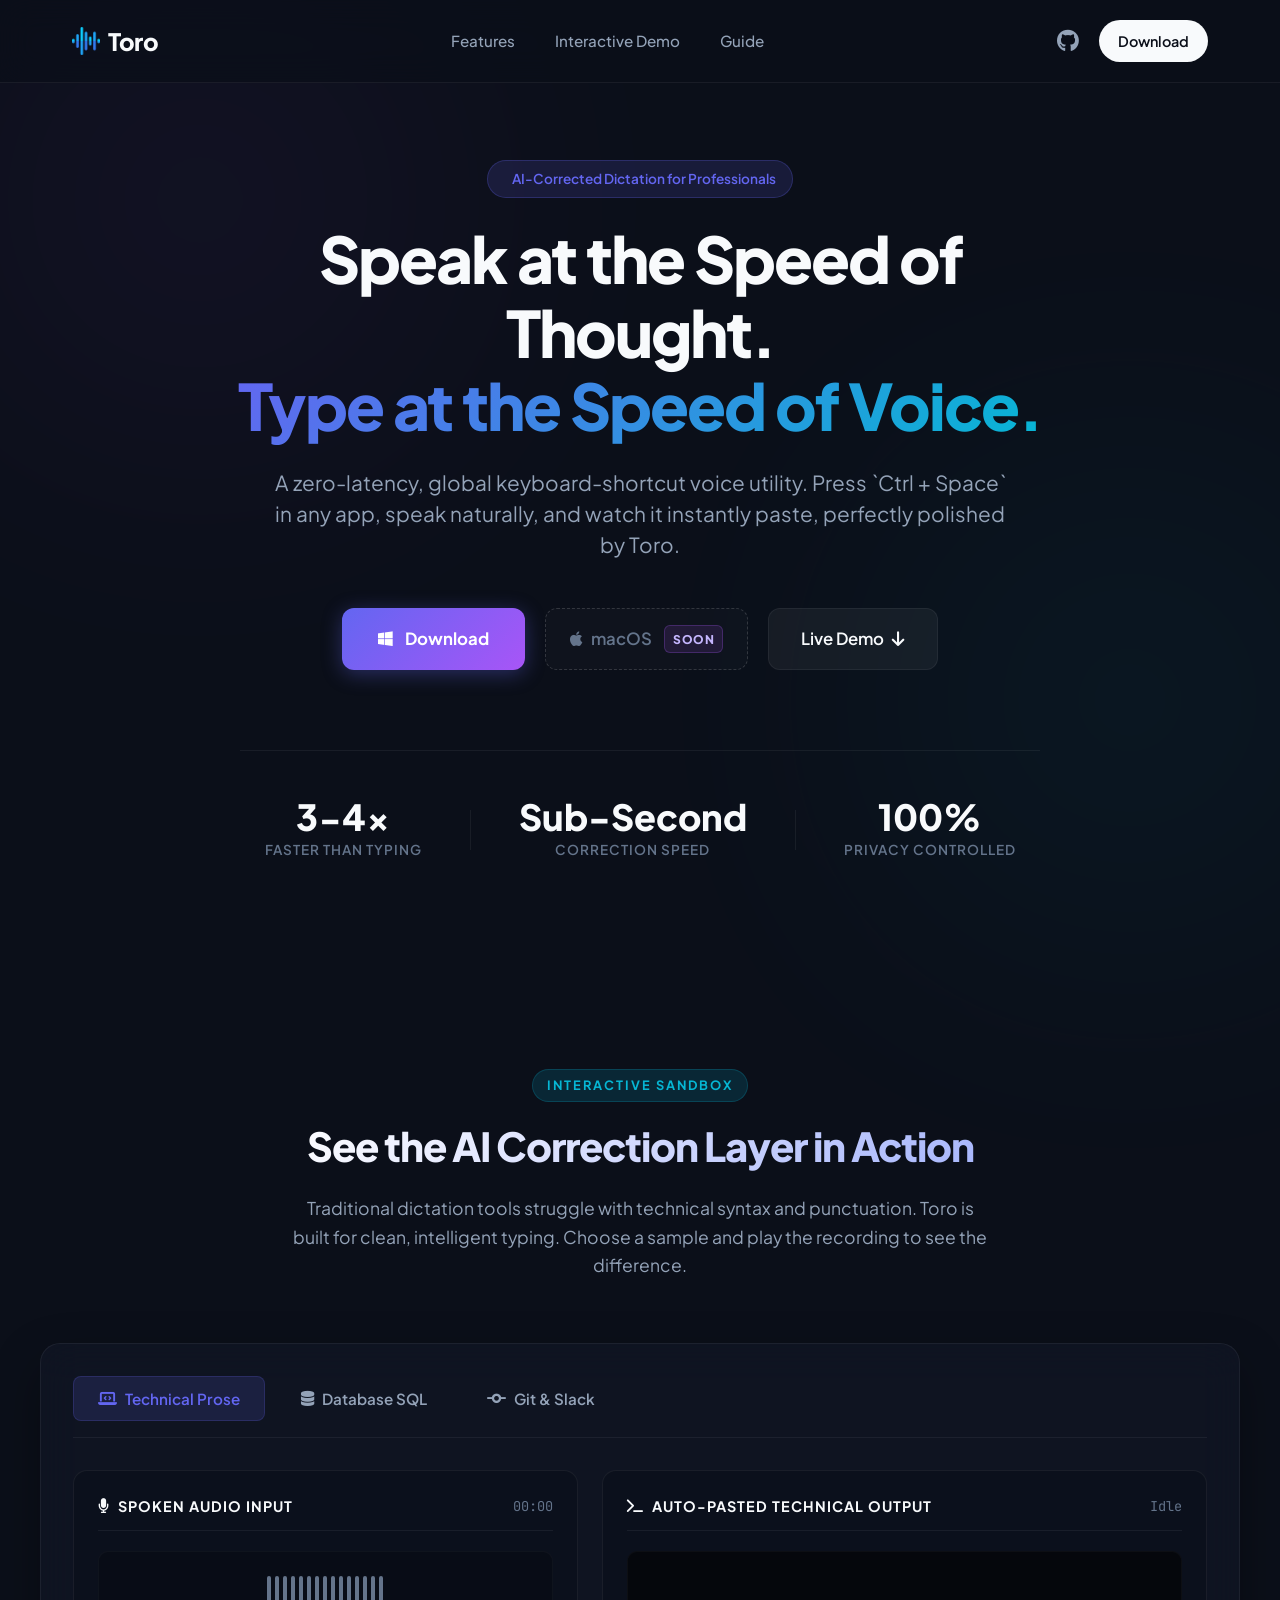
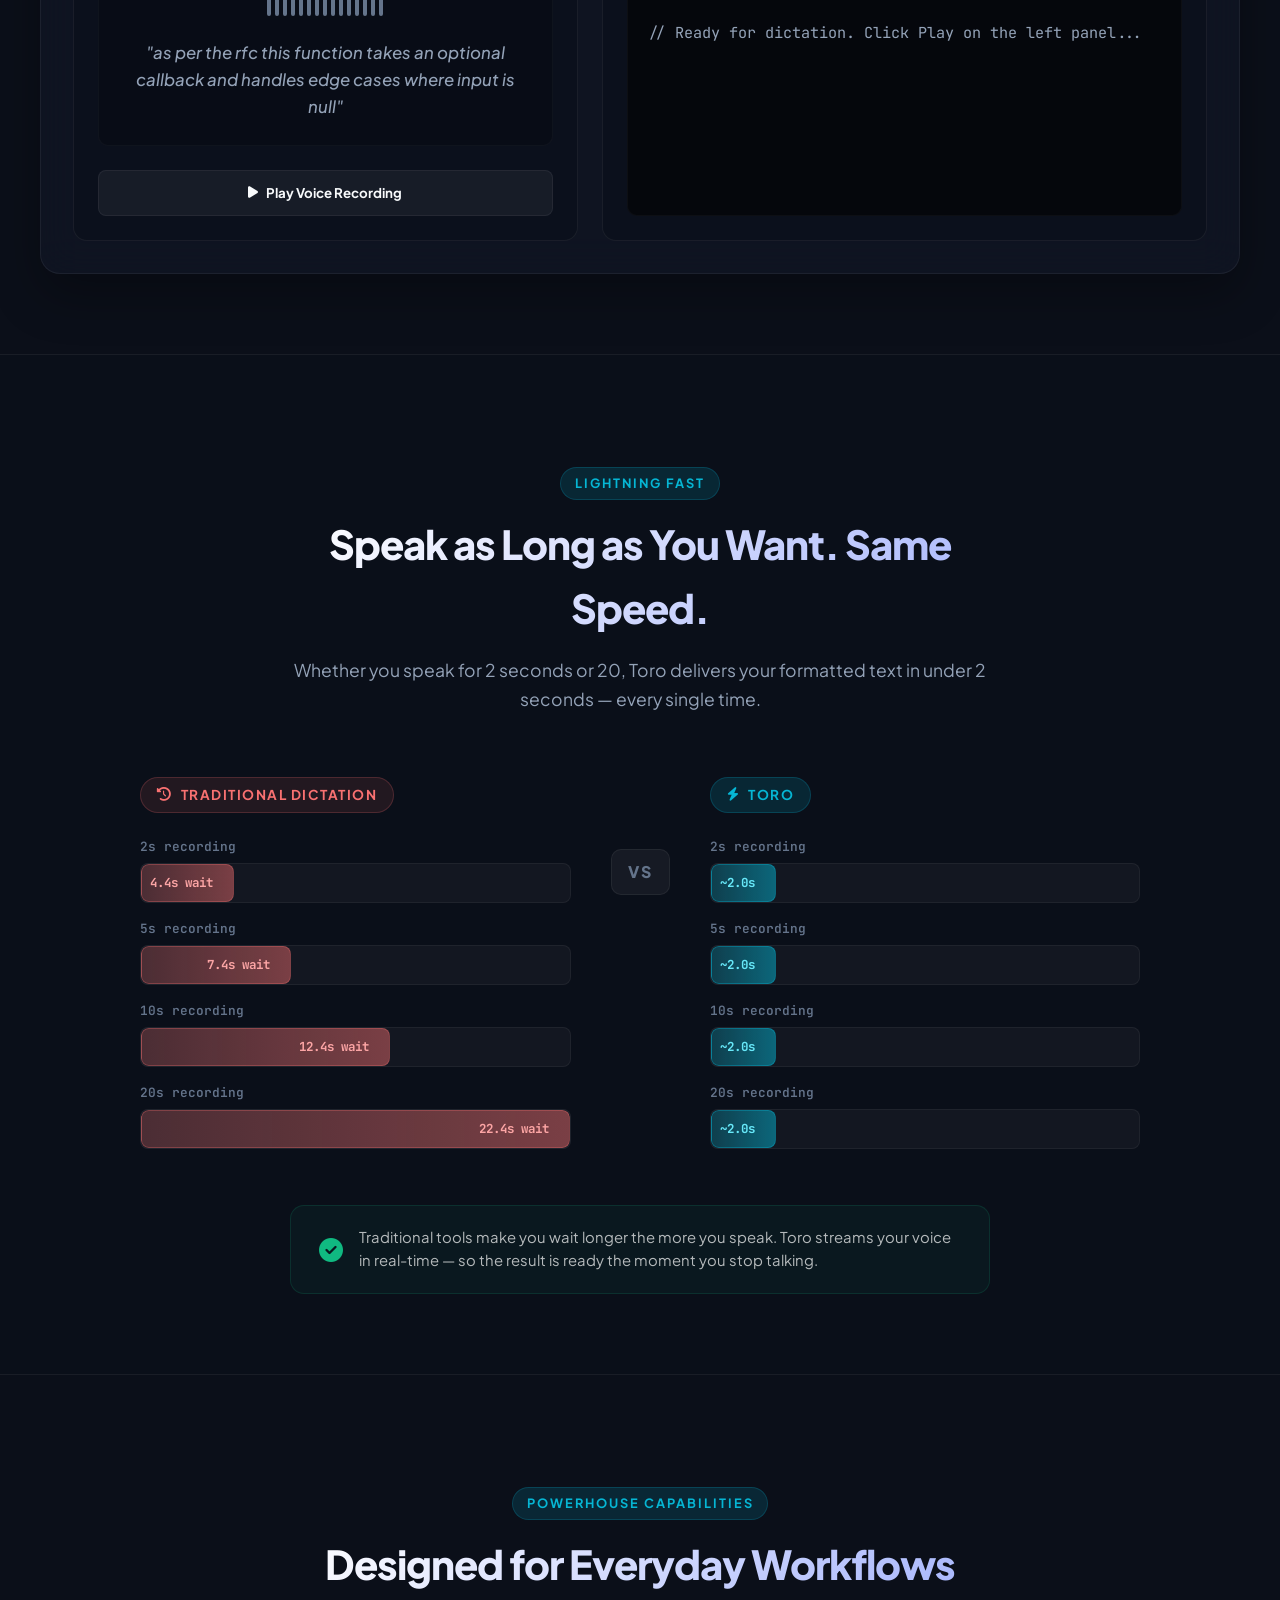
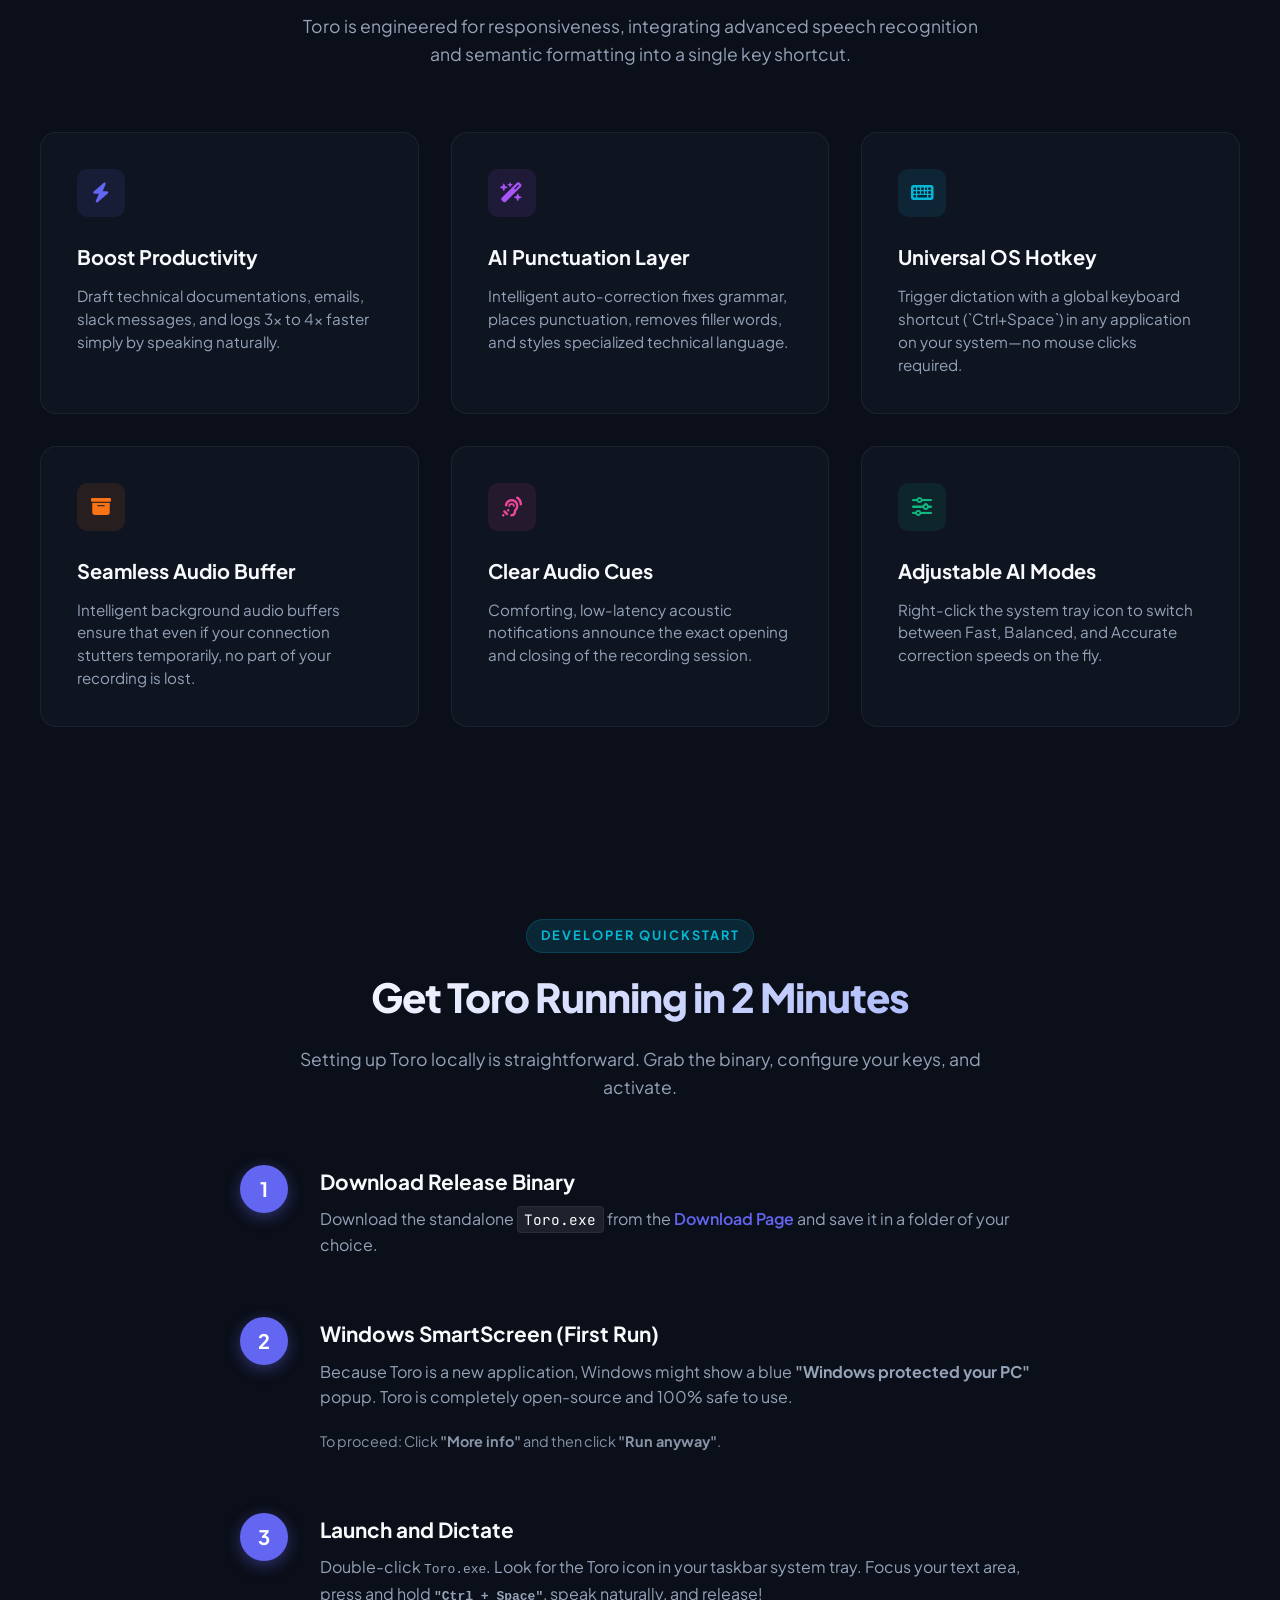
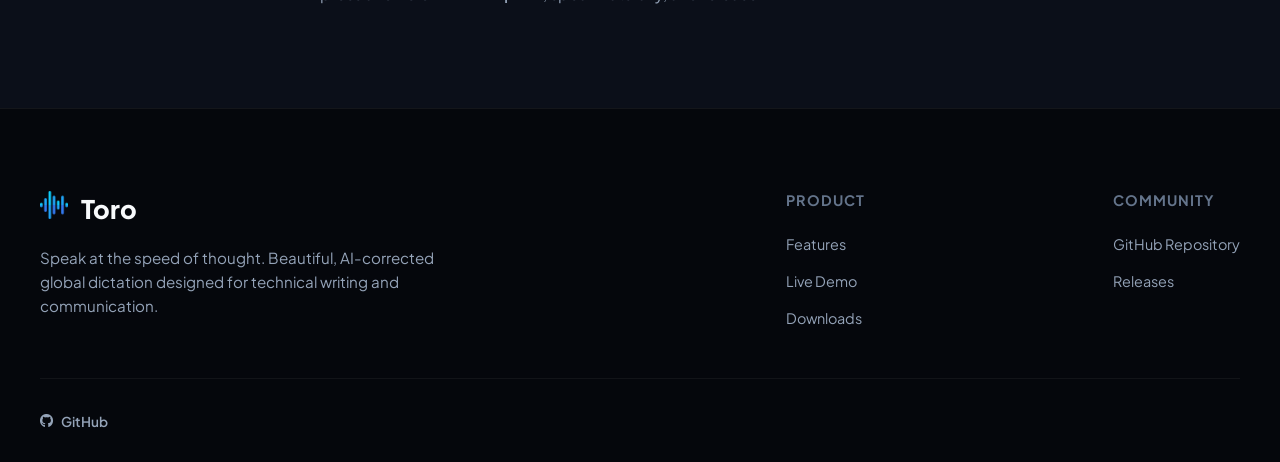
==== commit 159e29ec: "Add macOS coming soon button to hero section" ====
--- a/index.html
+++ b/index.html
@@ -68,10 +68,13 @@
                 </p>
                 <div class="hero-ctas">
                     <a href="/thank-you.html" class="hero-cta-primary" id="cta-hero-download">
-                        <i class="fa-brands fa-windows"></i> Download Toro.exe
+                        <i class="fa-brands fa-windows"></i> Download
                     </a>
+                    <div class="hero-cta-macos">
+                        <i class="fa-brands fa-apple"></i> macOS <span class="soon-badge">Soon</span>
+                    </div>
                     <a href="#interactive-simulator" class="hero-cta-secondary" id="cta-hero-demo">
-                        Try Live Demo <i class="fa-solid fa-arrow-down"></i>
+                        Live Demo <i class="fa-solid fa-arrow-down"></i>
                     </a>
                 </div>
                 <div class="hero-metrics">
--- a/styles.css
+++ b/styles.css
@@ -299,6 +299,8 @@
 
 .hero-ctas {
     display: flex;
+    flex-wrap: wrap;
+    justify-content: center;
     gap: 1.25rem;
     margin-bottom: 5rem;
 }
@@ -342,6 +344,34 @@
     background: rgba(255, 255, 255, 0.1);
     border-color: var(--text-secondary);
     transform: translateY(-2px);
+}
+
+.hero-cta-macos {
+    display: inline-flex;
+    align-items: center;
+    gap: 0.5rem;
+    color: var(--text-muted);
+    background: rgba(255, 255, 255, 0.02);
+    padding: 1rem 1.5rem;
+    border-radius: 12px;
+    border: 1px dashed rgba(255, 255, 255, 0.15);
+    font-weight: 600;
+    font-size: 1.05rem;
+    cursor: not-allowed;
+    user-select: none;
+}
+
+.soon-badge {
+    background: rgba(168, 85, 247, 0.12);
+    color: #c4b5fd;
+    font-size: 0.75rem;
+    font-weight: 800;
+    text-transform: uppercase;
+    padding: 0.2rem 0.5rem;
+    border-radius: 6px;
+    margin-left: 0.25rem;
+    border: 1px solid rgba(168, 85, 247, 0.25);
+    letter-spacing: 0.5px;
 }
 
 .hero-metrics {
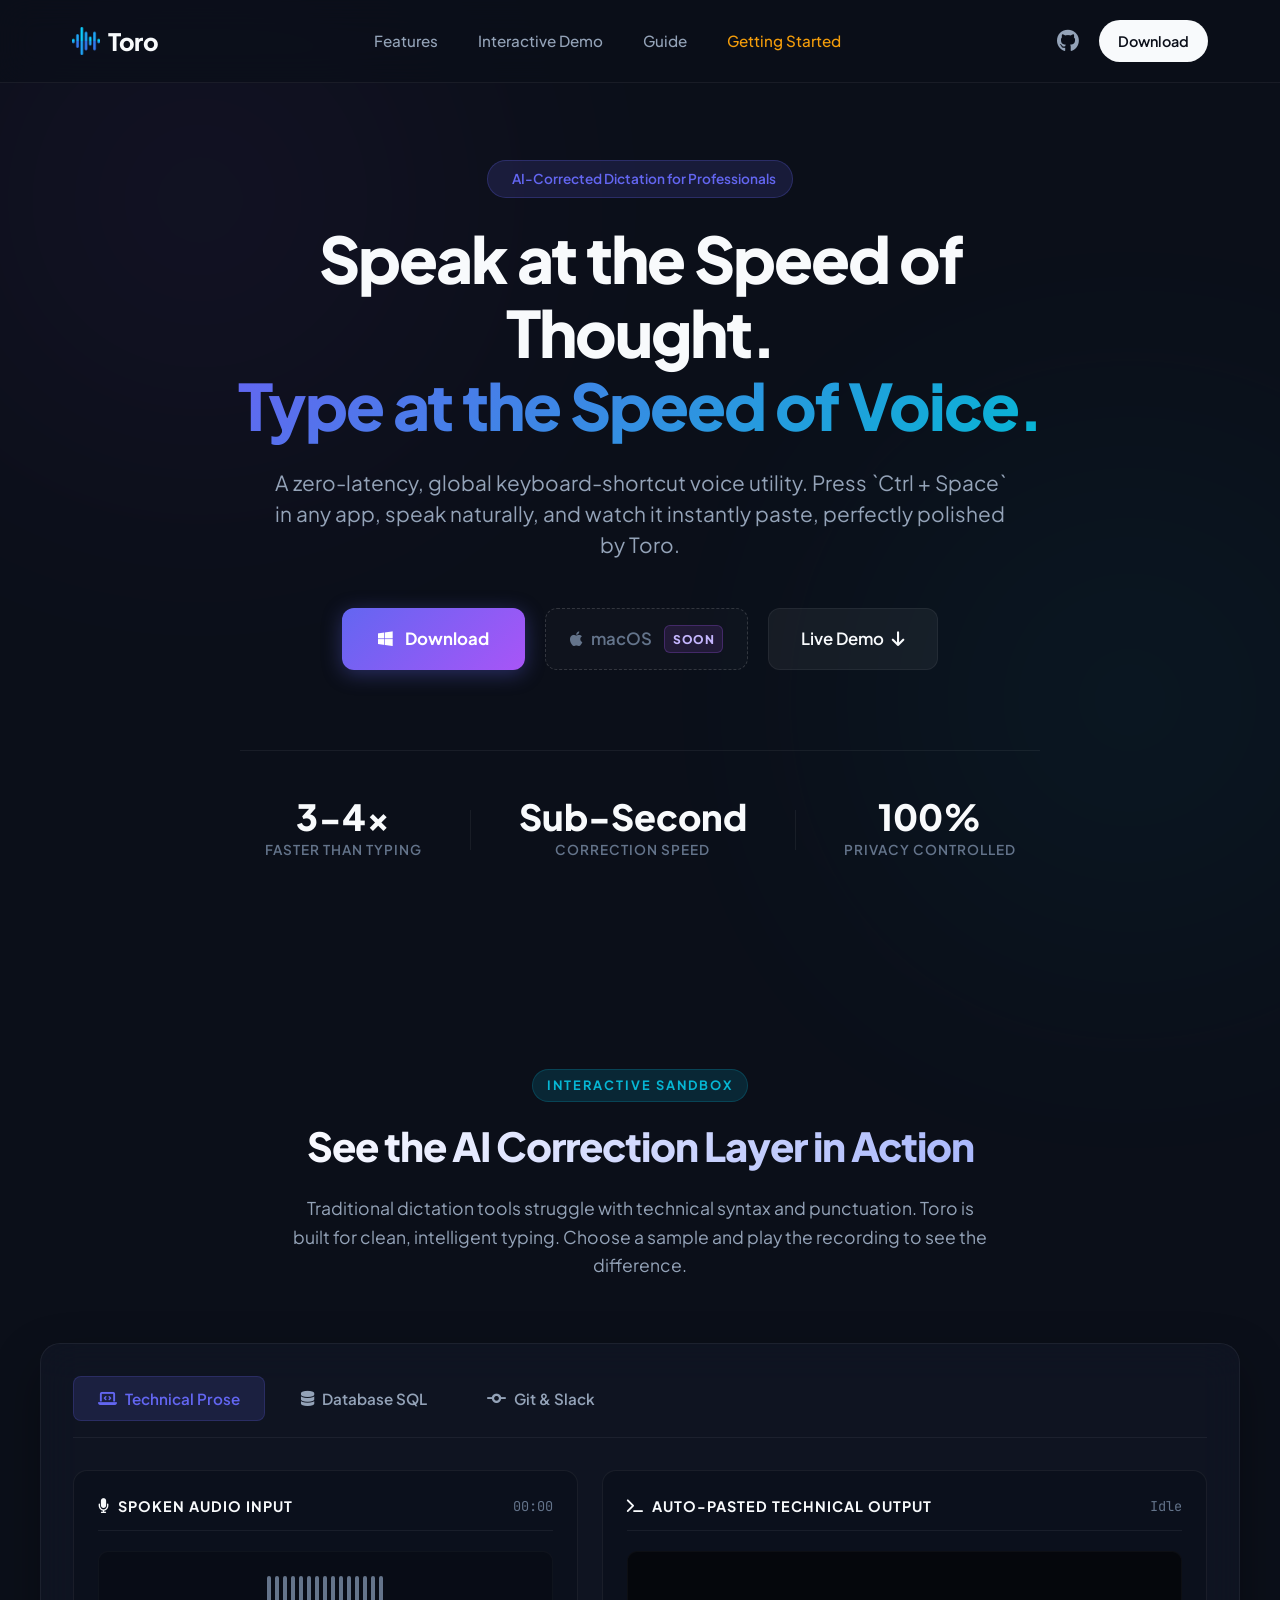
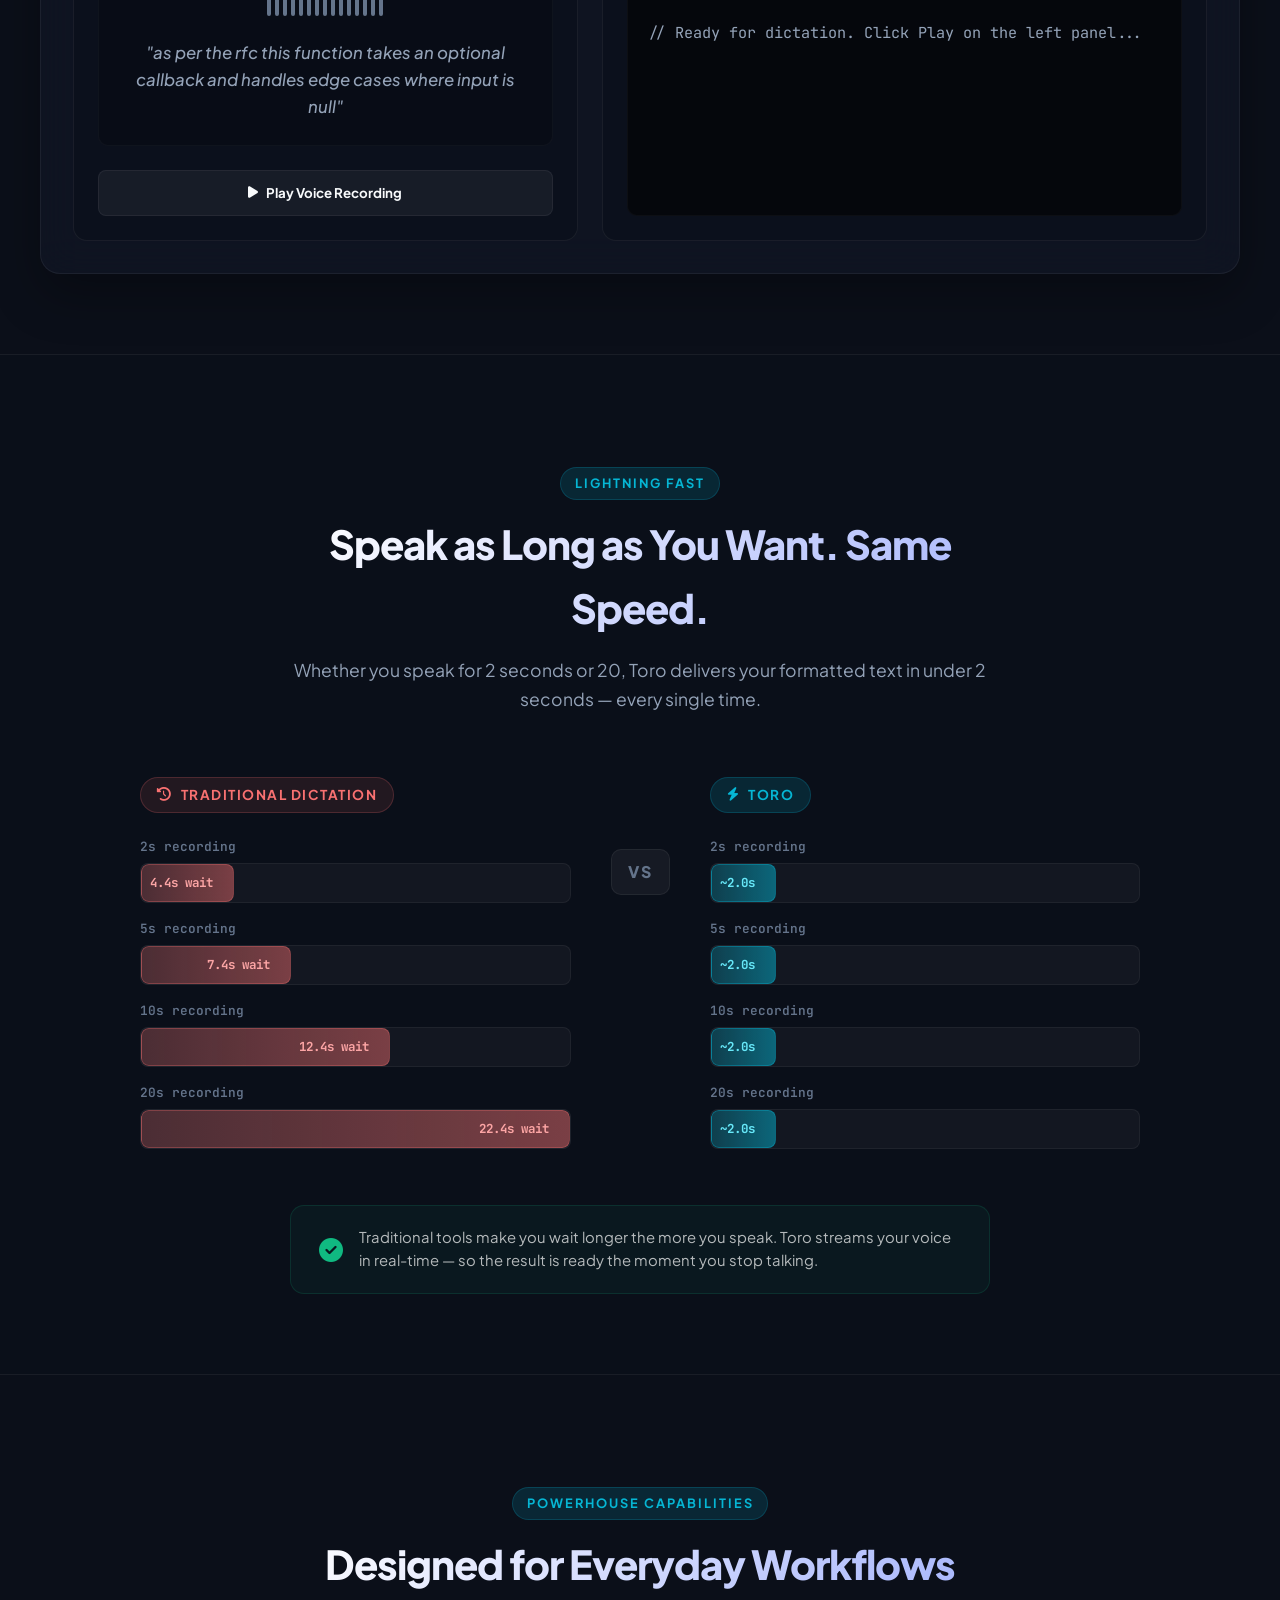
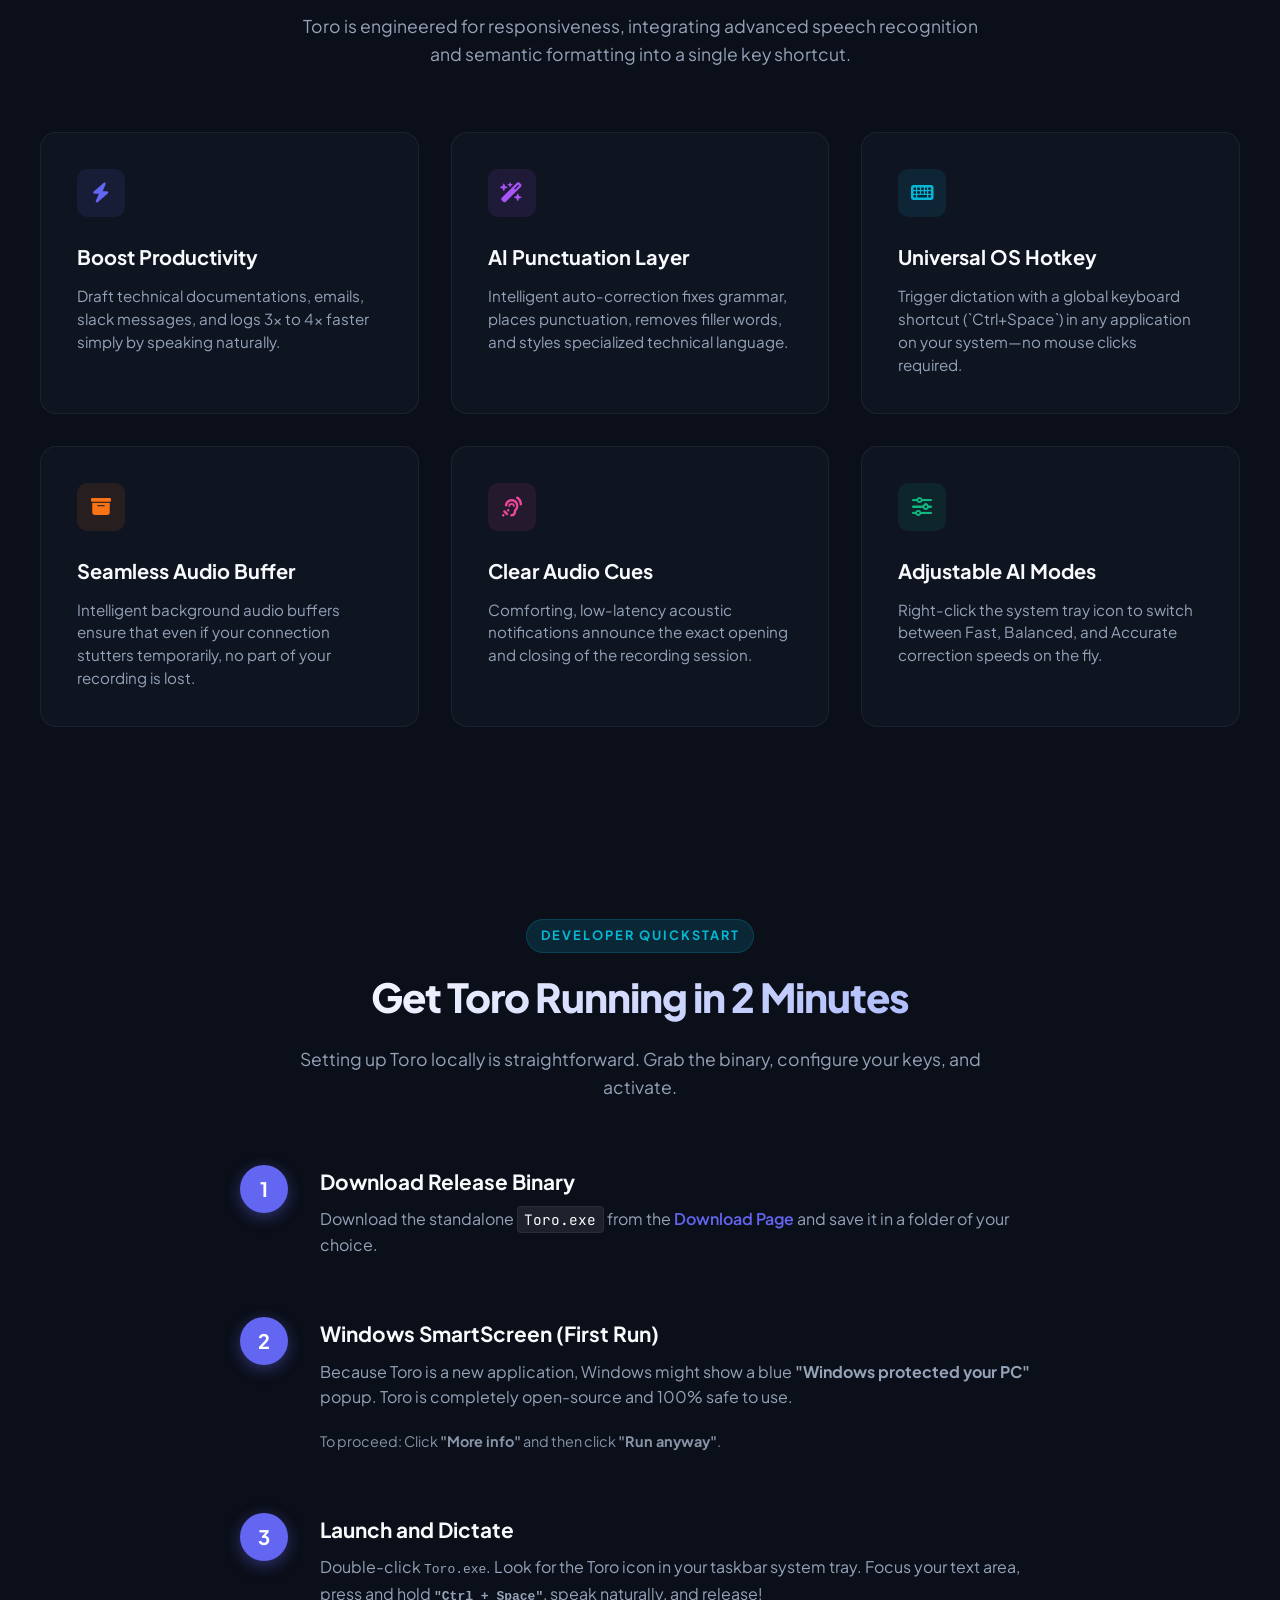
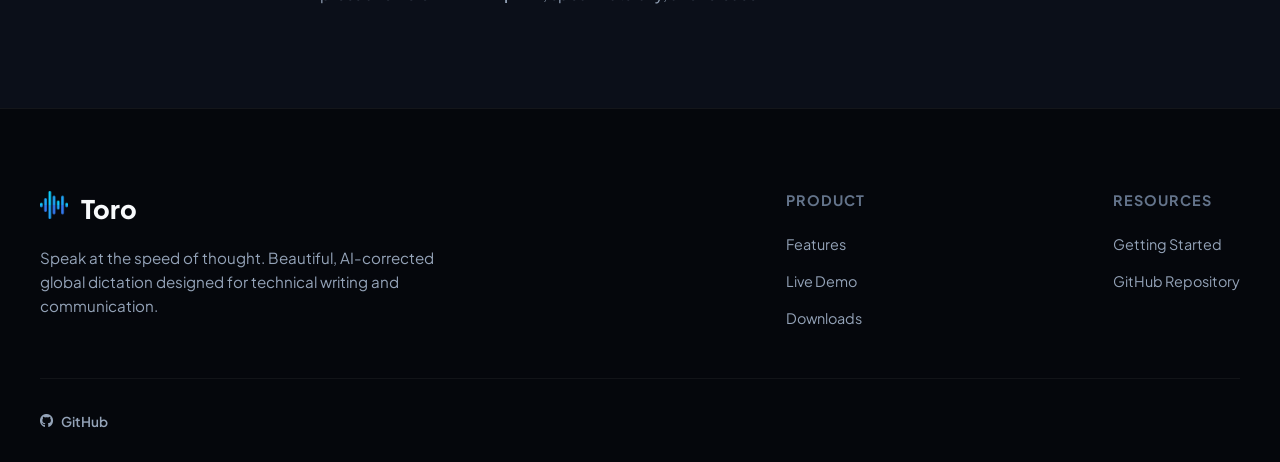
==== commit 30394228: "feat: add getting started documentation page and update sitemap and navigation" ====
--- a/index.html
+++ b/index.html
@@ -38,6 +38,7 @@
                 <a href="#features" class="nav-item">Features</a>
                 <a href="#interactive-simulator" class="nav-item">Interactive Demo</a>
                 <a href="#installation" class="nav-item">Guide</a>
+                <a href="/getting-started.html" class="nav-item" style="color: #f59e0b;">Getting Started</a>
             </nav>
             <div class="nav-actions">
                 <a href="https://github.com/ramprasanth0/toro-app" target="_blank" class="github-btn"
@@ -402,9 +403,9 @@
                     <a href="/thank-you.html">Downloads</a>
                 </div>
                 <div class="footer-col">
-                    <h4>Community</h4>
+                    <h4>Resources</h4>
+                    <a href="/getting-started.html">Getting Started</a>
                     <a href="https://github.com/ramprasanth0/toro-app" target="_blank">GitHub Repository</a>
-                    <a href="/thank-you.html">Releases</a>
                 </div>
             </div>
         </div>
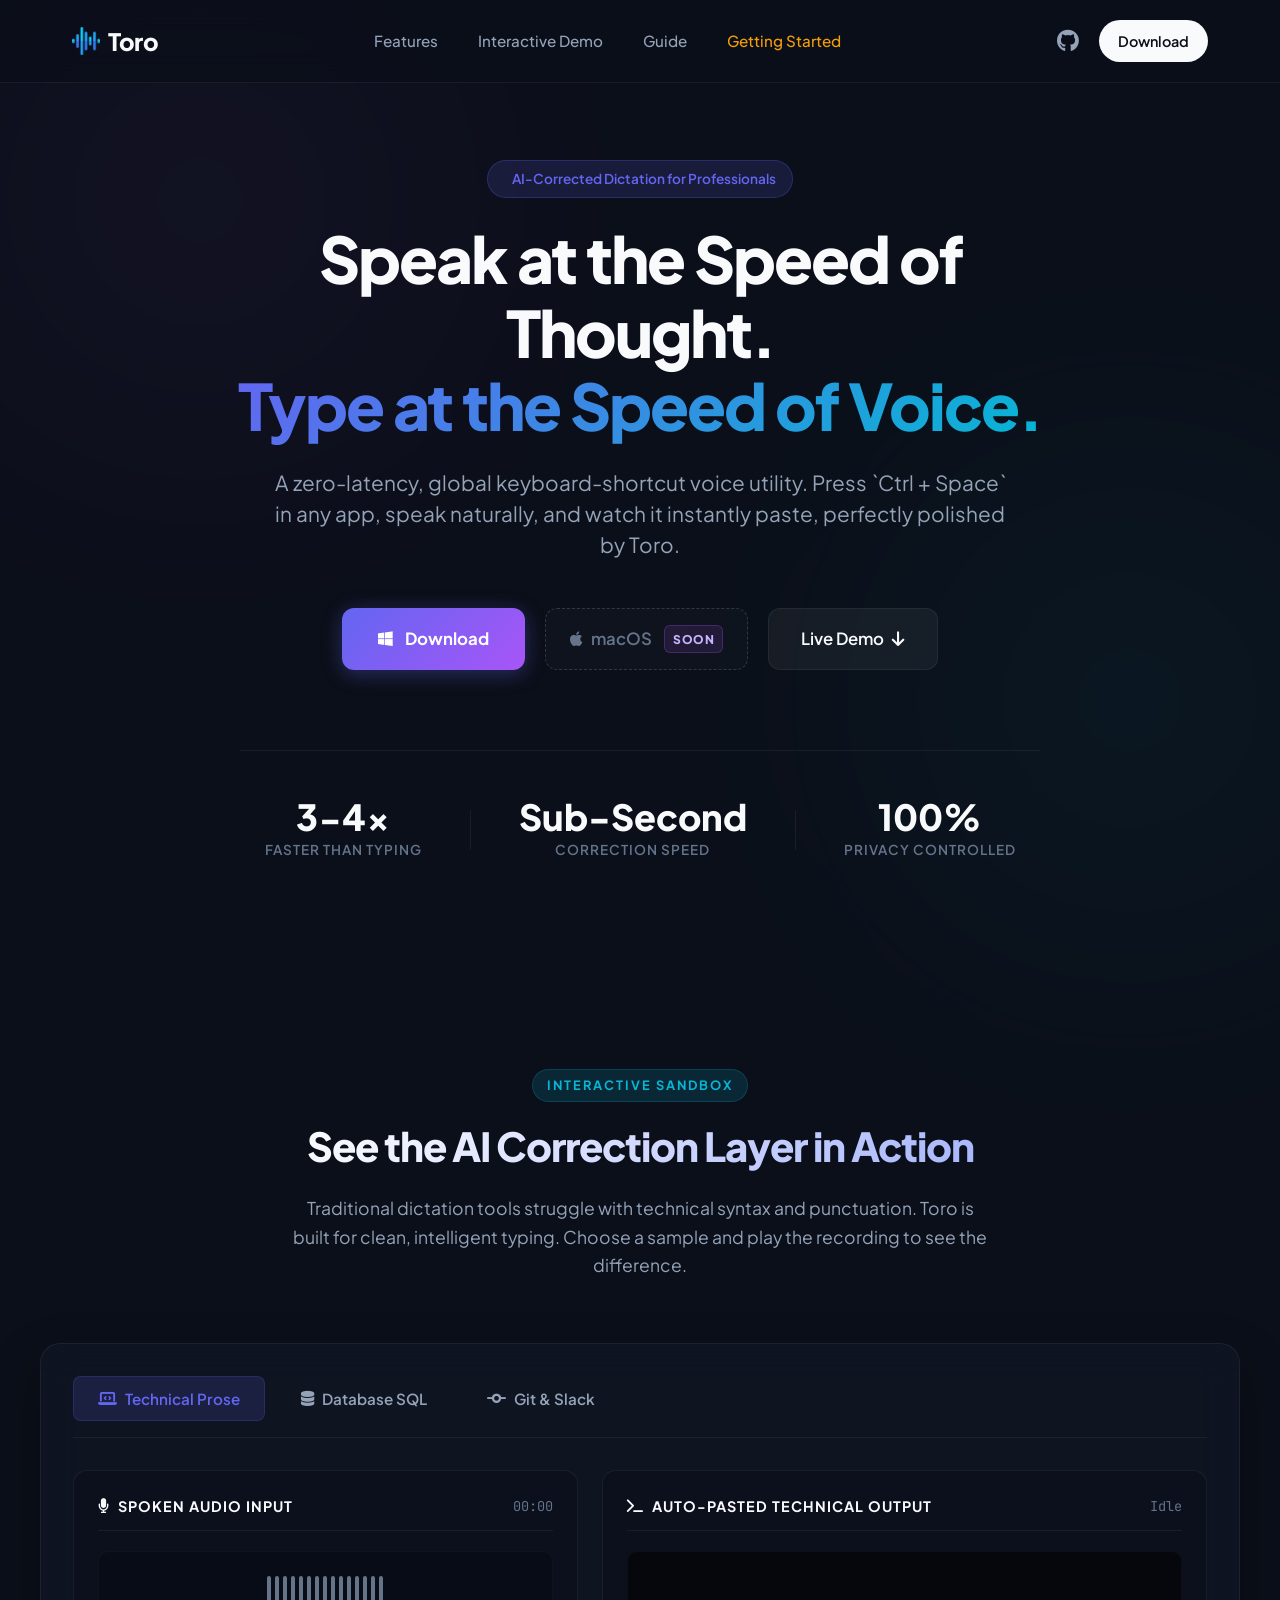
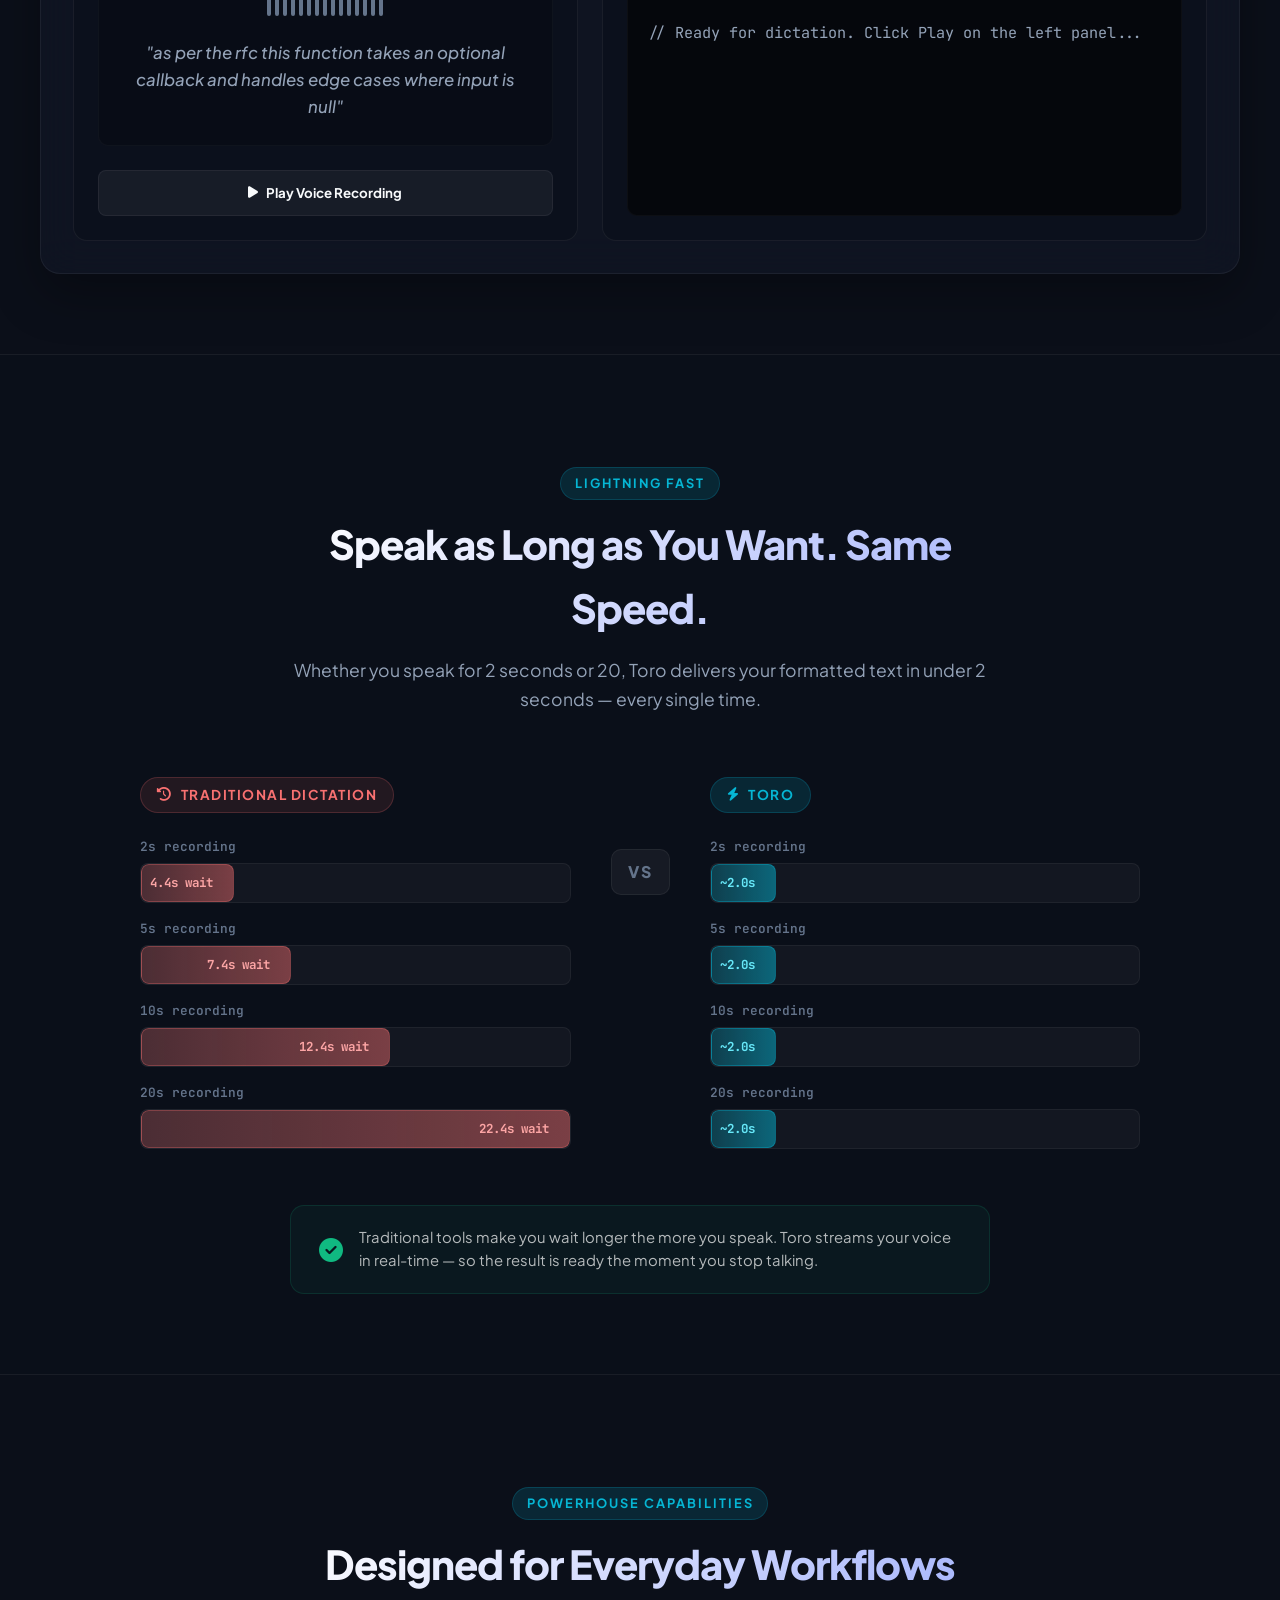
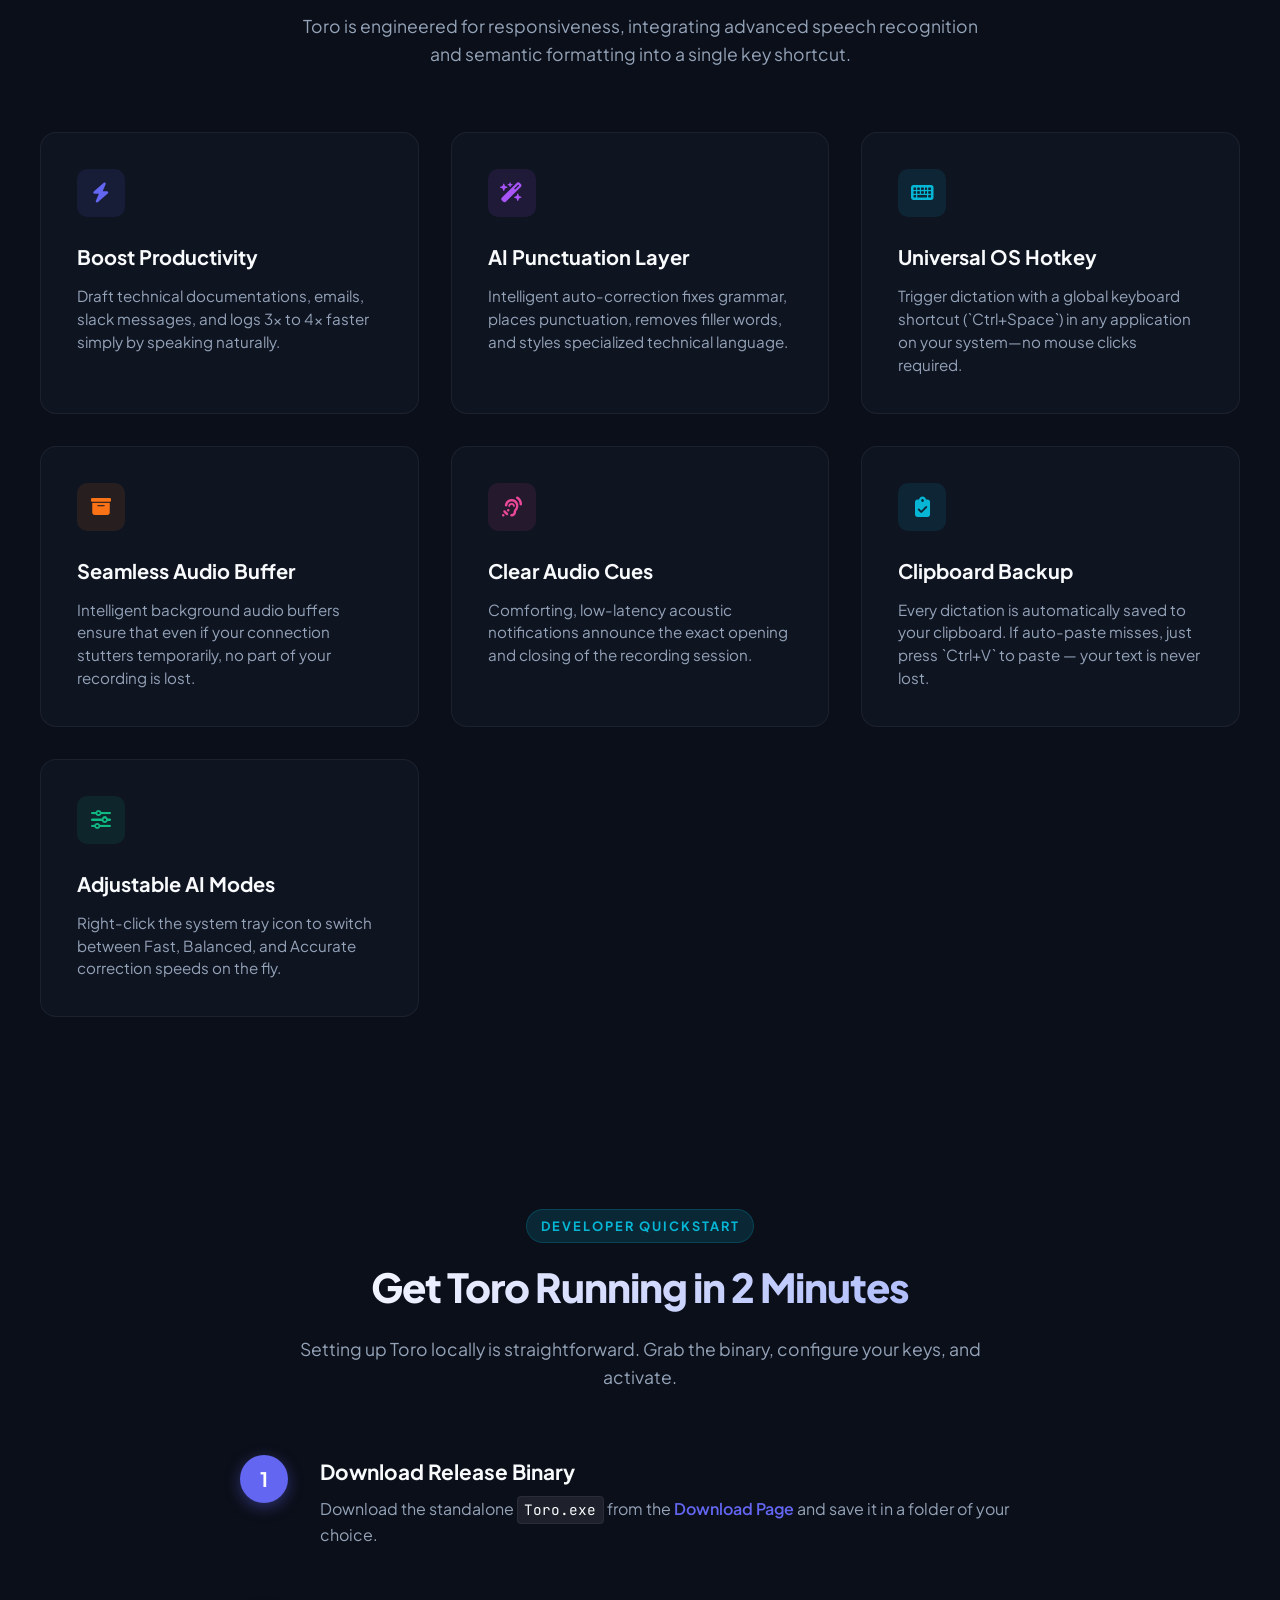
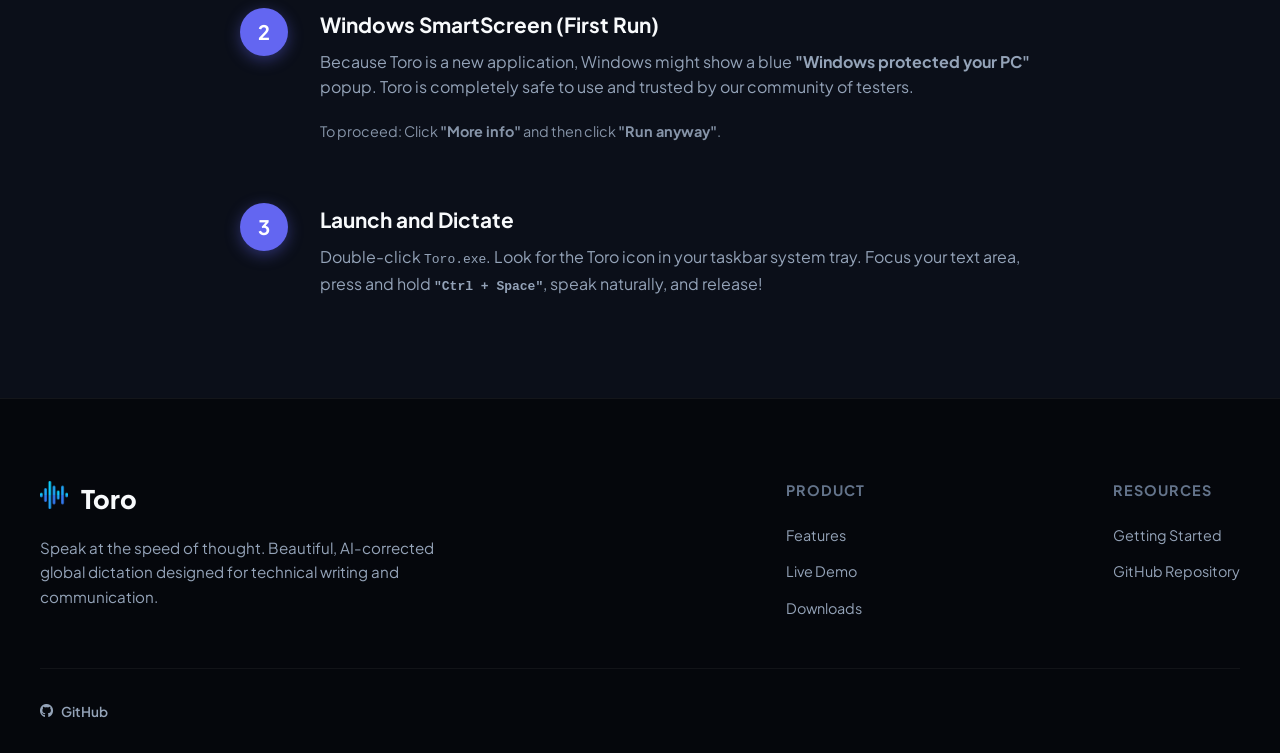
==== commit b4e3e6fb: "feat: update security messaging, and implement detailed usage limit tables in documentatio." ====
--- a/index.html
+++ b/index.html
@@ -330,6 +330,15 @@
                     </div>
 
                     <div class="feature-card">
+                        <div class="card-icon-container cyan-tint">
+                            <i class="fa-solid fa-clipboard-check"></i>
+                        </div>
+                        <h3 class="card-title">Clipboard Backup</h3>
+                        <p class="card-text">Every dictation is automatically saved to your clipboard. If auto-paste
+                            misses, just press `Ctrl+V` to paste — your text is never lost.</p>
+                    </div>
+
+                    <div class="feature-card">
                         <div class="card-icon-container green-tint">
                             <i class="fa-solid fa-sliders"></i>
                         </div>
@@ -365,7 +374,7 @@
                         <div class="step-circle">2</div>
                         <div class="step-info">
                             <h3>Windows SmartScreen (First Run)</h3>
-                            <p>Because Toro is a new application, Windows might show a blue <strong>"Windows protected your PC"</strong> popup. Toro is completely open-source and 100% safe to use.</p>
+                            <p>Because Toro is a new application, Windows might show a blue <strong>"Windows protected your PC"</strong> popup. Toro is completely safe to use and trusted by our community of testers.</p>
                             <p style="margin-top: 10px; font-size: 0.9em; opacity: 0.9;">
                                 To proceed: Click <strong>"More info"</strong> and then click <strong>"Run anyway"</strong>.
                             </p>
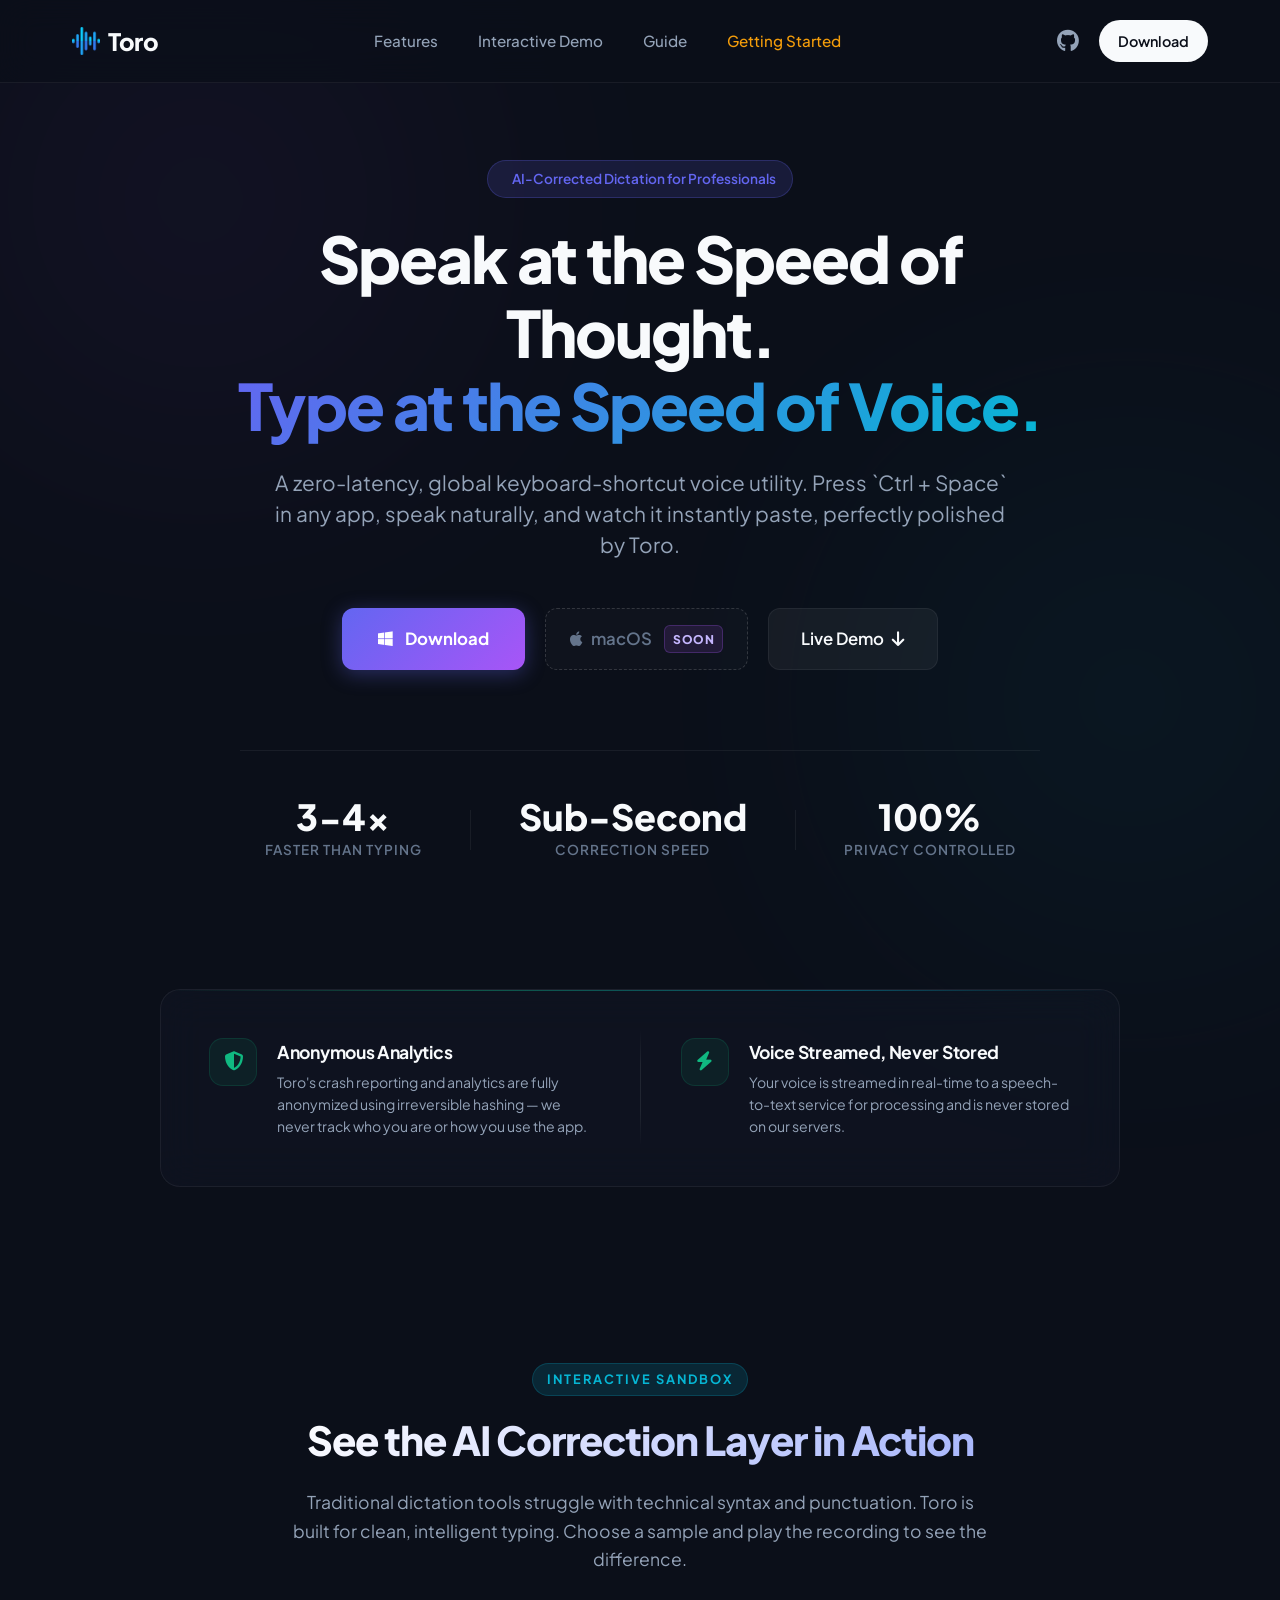
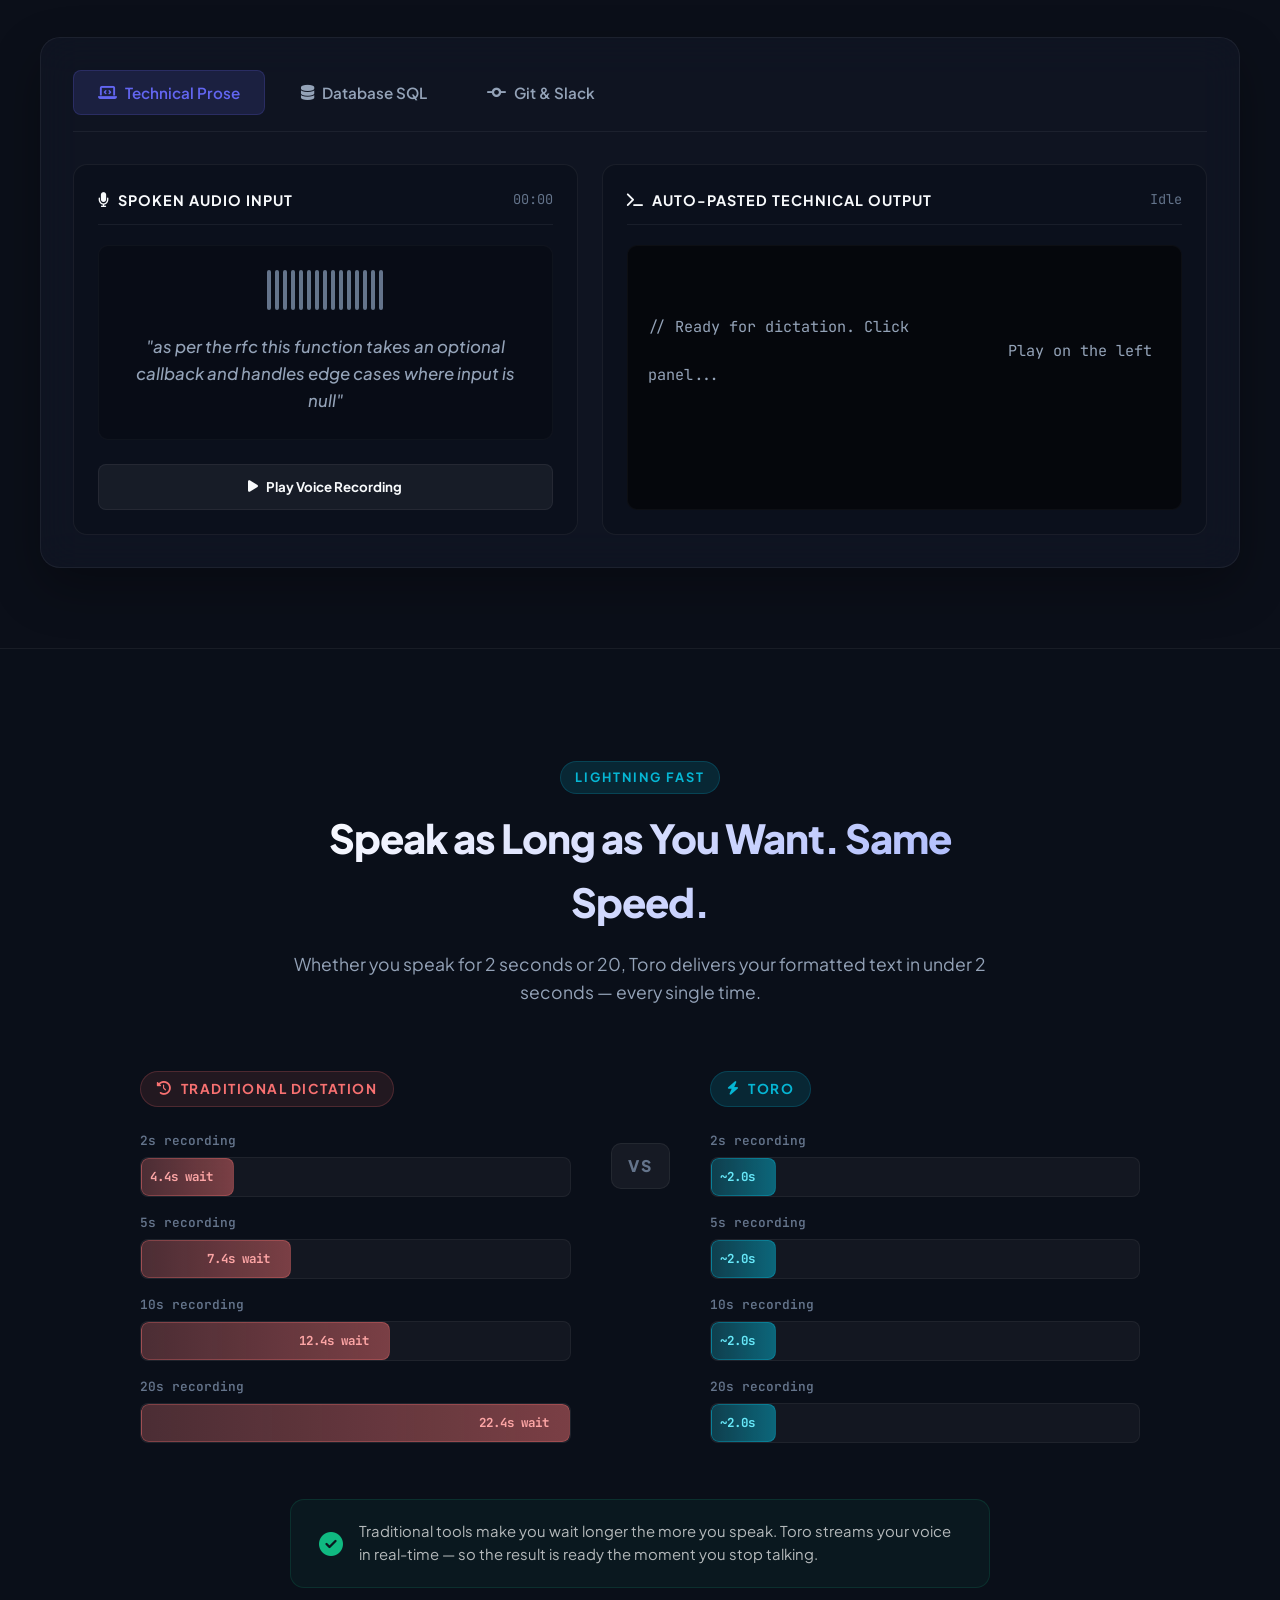
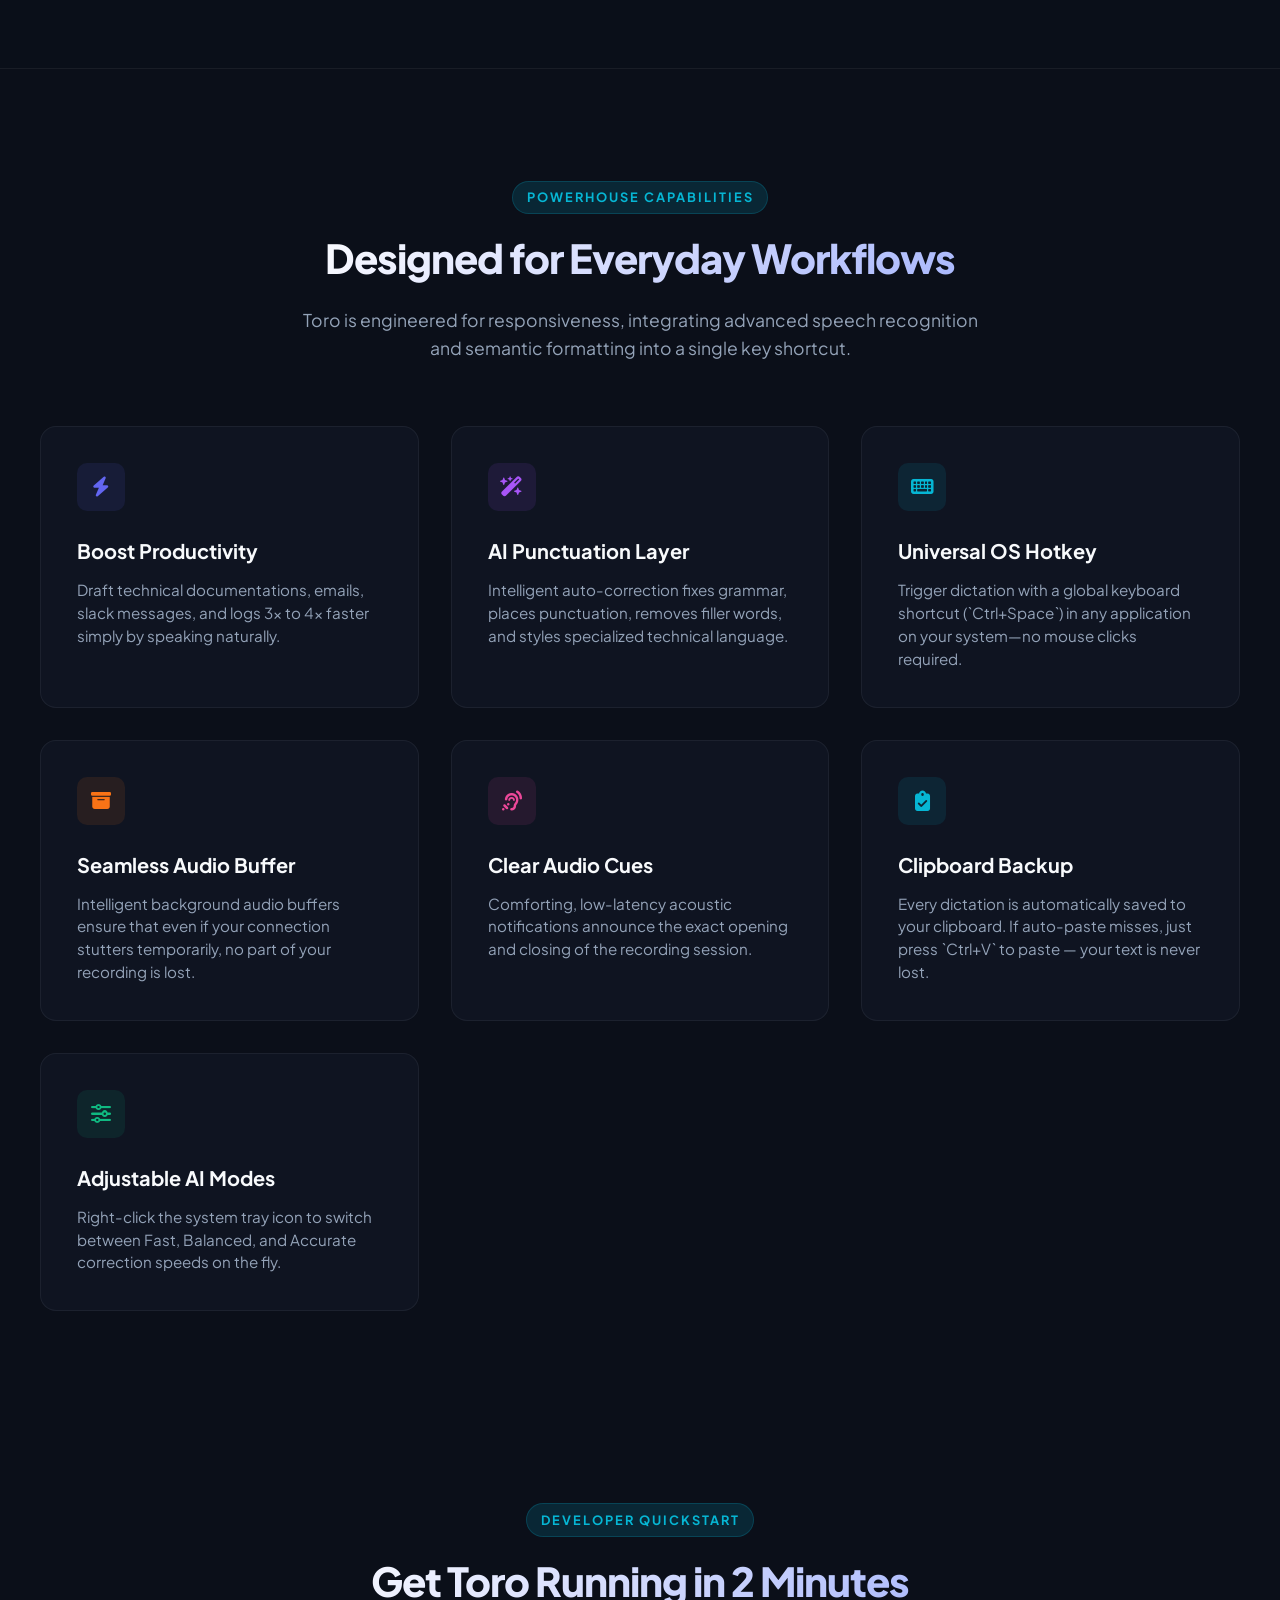
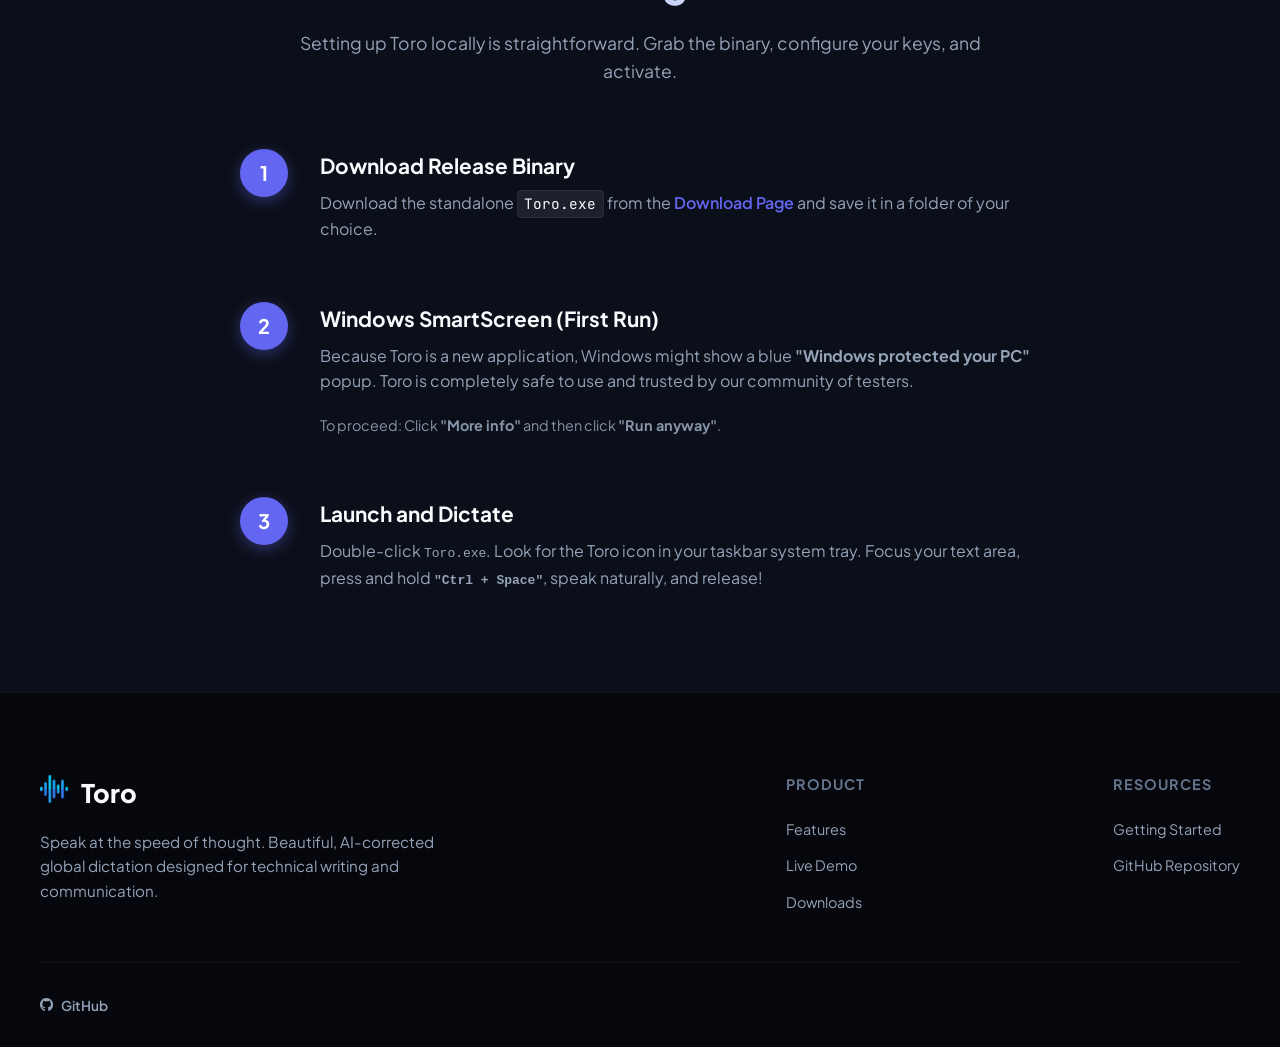
==== commit 901307a6: "feat: add privacy trust section to landing page highlighting data anonymity and streaming processing" ====
--- a/index.html
+++ b/index.html
@@ -97,6 +97,37 @@
             </div>
         </section>
 
+        <!-- Privacy Trust Section -->
+        <section class="privacy-section" id="privacy-trust">
+            <div class="section-container">
+                <div class="privacy-strip">
+                    <div class="privacy-pillar" id="privacy-no-pii">
+                        <div class="privacy-icon-ring">
+                            <i class="fa-solid fa-shield-halved"></i>
+                        </div>
+                        <div class="privacy-pillar-content">
+                            <h3 class="privacy-pillar-title">Anonymous Analytics</h3>
+                            <p class="privacy-pillar-text">Toro's crash reporting and analytics are fully anonymized
+                                using irreversible hashing — we never track who you are or how you use the app.</p>
+                        </div>
+                    </div>
+
+                    <div class="privacy-divider-line"></div>
+
+                    <div class="privacy-pillar" id="privacy-no-storage">
+                        <div class="privacy-icon-ring">
+                            <i class="fa-solid fa-bolt"></i>
+                        </div>
+                        <div class="privacy-pillar-content">
+                            <h3 class="privacy-pillar-title">Voice Streamed, Never Stored</h3>
+                            <p class="privacy-pillar-text">Your voice is streamed in real-time to a speech-to-text
+                                service for processing and is never stored on our servers.</p>
+                        </div>
+                    </div>
+                </div>
+            </div>
+        </section>
+
         <!-- Interactive Simulator Section -->
         <section class="simulator-section" id="interactive-simulator">
             <div class="section-container">
@@ -157,7 +188,8 @@
                             <div class="editor-mockup">
 
                                 <div class="editor-content-area">
-                                    <p class="editor-pasted-text" id="editor-result-text">// Ready for dictation. Click Play on the left panel...</p>
+                                    <p class="editor-pasted-text" id="editor-result-text">// Ready for dictation. Click
+                                        Play on the left panel...</p>
                                 </div>
                             </div>
                         </div>
@@ -180,7 +212,8 @@
                     <!-- Left: Traditional dictation -->
                     <div class="speed-column">
                         <div class="speed-column-header">
-                            <span class="speed-label old-label"><i class="fa-solid fa-clock-rotate-left"></i> Traditional Dictation</span>
+                            <span class="speed-label old-label"><i class="fa-solid fa-clock-rotate-left"></i>
+                                Traditional Dictation</span>
                         </div>
                         <div class="speed-bars-container">
                             <div class="speed-bar-row">
@@ -268,7 +301,8 @@
                 <!-- Takeaway -->
                 <div class="speed-takeaway">
                     <div class="takeaway-icon"><i class="fa-solid fa-check-circle"></i></div>
-                    <p>Traditional tools make you wait longer the more you speak. Toro streams your voice in real-time — so the result is ready the moment you stop talking.</p>
+                    <p>Traditional tools make you wait longer the more you speak. Toro streams your voice in real-time —
+                        so the result is ready the moment you stop talking.</p>
                 </div>
             </div>
         </section>
@@ -365,7 +399,8 @@
                         <div class="step-circle">1</div>
                         <div class="step-info">
                             <h3>Download Release Binary</h3>
-                            <p>Download the standalone <code class="inline-code">Toro.exe</code> from the <a href="/thank-you.html" class="highlight-link">Download Page</a> and save it in a
+                            <p>Download the standalone <code class="inline-code">Toro.exe</code> from the <a
+                                    href="/thank-you.html" class="highlight-link">Download Page</a> and save it in a
                                 folder of your choice.</p>
                         </div>
                     </div>
@@ -374,9 +409,12 @@
                         <div class="step-circle">2</div>
                         <div class="step-info">
                             <h3>Windows SmartScreen (First Run)</h3>
-                            <p>Because Toro is a new application, Windows might show a blue <strong>"Windows protected your PC"</strong> popup. Toro is completely safe to use and trusted by our community of testers.</p>
+                            <p>Because Toro is a new application, Windows might show a blue <strong>"Windows protected
+                                    your PC"</strong> popup. Toro is completely safe to use and trusted by our community
+                                of testers.</p>
                             <p style="margin-top: 10px; font-size: 0.9em; opacity: 0.9;">
-                                To proceed: Click <strong>"More info"</strong> and then click <strong>"Run anyway"</strong>.
+                                To proceed: Click <strong>"More info"</strong> and then click <strong>"Run
+                                    anyway"</strong>.
                             </p>
                         </div>
                     </div>
@@ -429,4 +467,4 @@
     <script src="app.js"></script>
 </body>
 
-</html>
+</html>
--- a/styles.css
+++ b/styles.css
@@ -1173,6 +1173,99 @@
     color: rgba(255, 255, 255, 0.7);
     font-size: 0.93rem;
     line-height: 1.55;
+}
+
+/* Privacy Trust Section */
+.privacy-section {
+    padding: 2rem 2rem 4rem 2rem;
+}
+
+.privacy-strip {
+    display: flex;
+    align-items: stretch;
+    gap: 0;
+    max-width: 960px;
+    margin: 0 auto;
+    background: rgba(22, 28, 45, 0.35);
+    border: 1px solid rgba(255, 255, 255, 0.06);
+    border-radius: 20px;
+    padding: 2.5rem 3rem;
+    backdrop-filter: blur(20px);
+    -webkit-backdrop-filter: blur(20px);
+    position: relative;
+    overflow: hidden;
+    transition: var(--transition-smooth);
+}
+
+.privacy-strip::before {
+    content: '';
+    position: absolute;
+    top: 0;
+    left: 0;
+    right: 0;
+    height: 1px;
+    background: linear-gradient(90deg, transparent 0%, rgba(16, 185, 129, 0.4) 30%, rgba(6, 182, 212, 0.4) 70%, transparent 100%);
+}
+
+.privacy-strip:hover {
+    border-color: rgba(16, 185, 129, 0.15);
+    box-shadow: 0 8px 40px rgba(16, 185, 129, 0.04);
+}
+
+.privacy-pillar {
+    flex: 1;
+    display: flex;
+    align-items: flex-start;
+    gap: 1.25rem;
+    padding: 0.5rem 0;
+}
+
+.privacy-icon-ring {
+    width: 48px;
+    height: 48px;
+    border-radius: 14px;
+    display: flex;
+    align-items: center;
+    justify-content: center;
+    font-size: 1.2rem;
+    flex-shrink: 0;
+    background: rgba(16, 185, 129, 0.08);
+    color: var(--success);
+    border: 1px solid rgba(16, 185, 129, 0.15);
+    transition: var(--transition-smooth);
+}
+
+.privacy-pillar:hover .privacy-icon-ring {
+    background: rgba(16, 185, 129, 0.14);
+    border-color: rgba(16, 185, 129, 0.3);
+    box-shadow: 0 0 20px rgba(16, 185, 129, 0.1);
+    transform: scale(1.05);
+}
+
+.privacy-pillar-content {
+    display: flex;
+    flex-direction: column;
+    gap: 0.4rem;
+}
+
+.privacy-pillar-title {
+    font-size: 1.1rem;
+    font-weight: 700;
+    color: var(--text-primary);
+    letter-spacing: -0.3px;
+}
+
+.privacy-pillar-text {
+    font-size: 0.88rem;
+    color: var(--text-secondary);
+    line-height: 1.55;
+}
+
+.privacy-divider-line {
+    width: 1px;
+    background: linear-gradient(to bottom, transparent 0%, rgba(255, 255, 255, 0.08) 30%, rgba(255, 255, 255, 0.08) 70%, transparent 100%);
+    margin: 0 2.5rem;
+    flex-shrink: 0;
 }
 
 /* Responsive Breakpoints */
@@ -1215,6 +1308,18 @@
     .speed-divider {
         padding-top: 0;
     }
+
+    .privacy-strip {
+        flex-direction: column;
+        padding: 2rem;
+    }
+
+    .privacy-divider-line {
+        width: 100%;
+        height: 1px;
+        margin: 1.5rem 0;
+        background: linear-gradient(90deg, transparent 0%, rgba(255, 255, 255, 0.08) 30%, rgba(255, 255, 255, 0.08) 70%, transparent 100%);
+    }
     
     .footer-container {
         grid-template-columns: 1fr;
